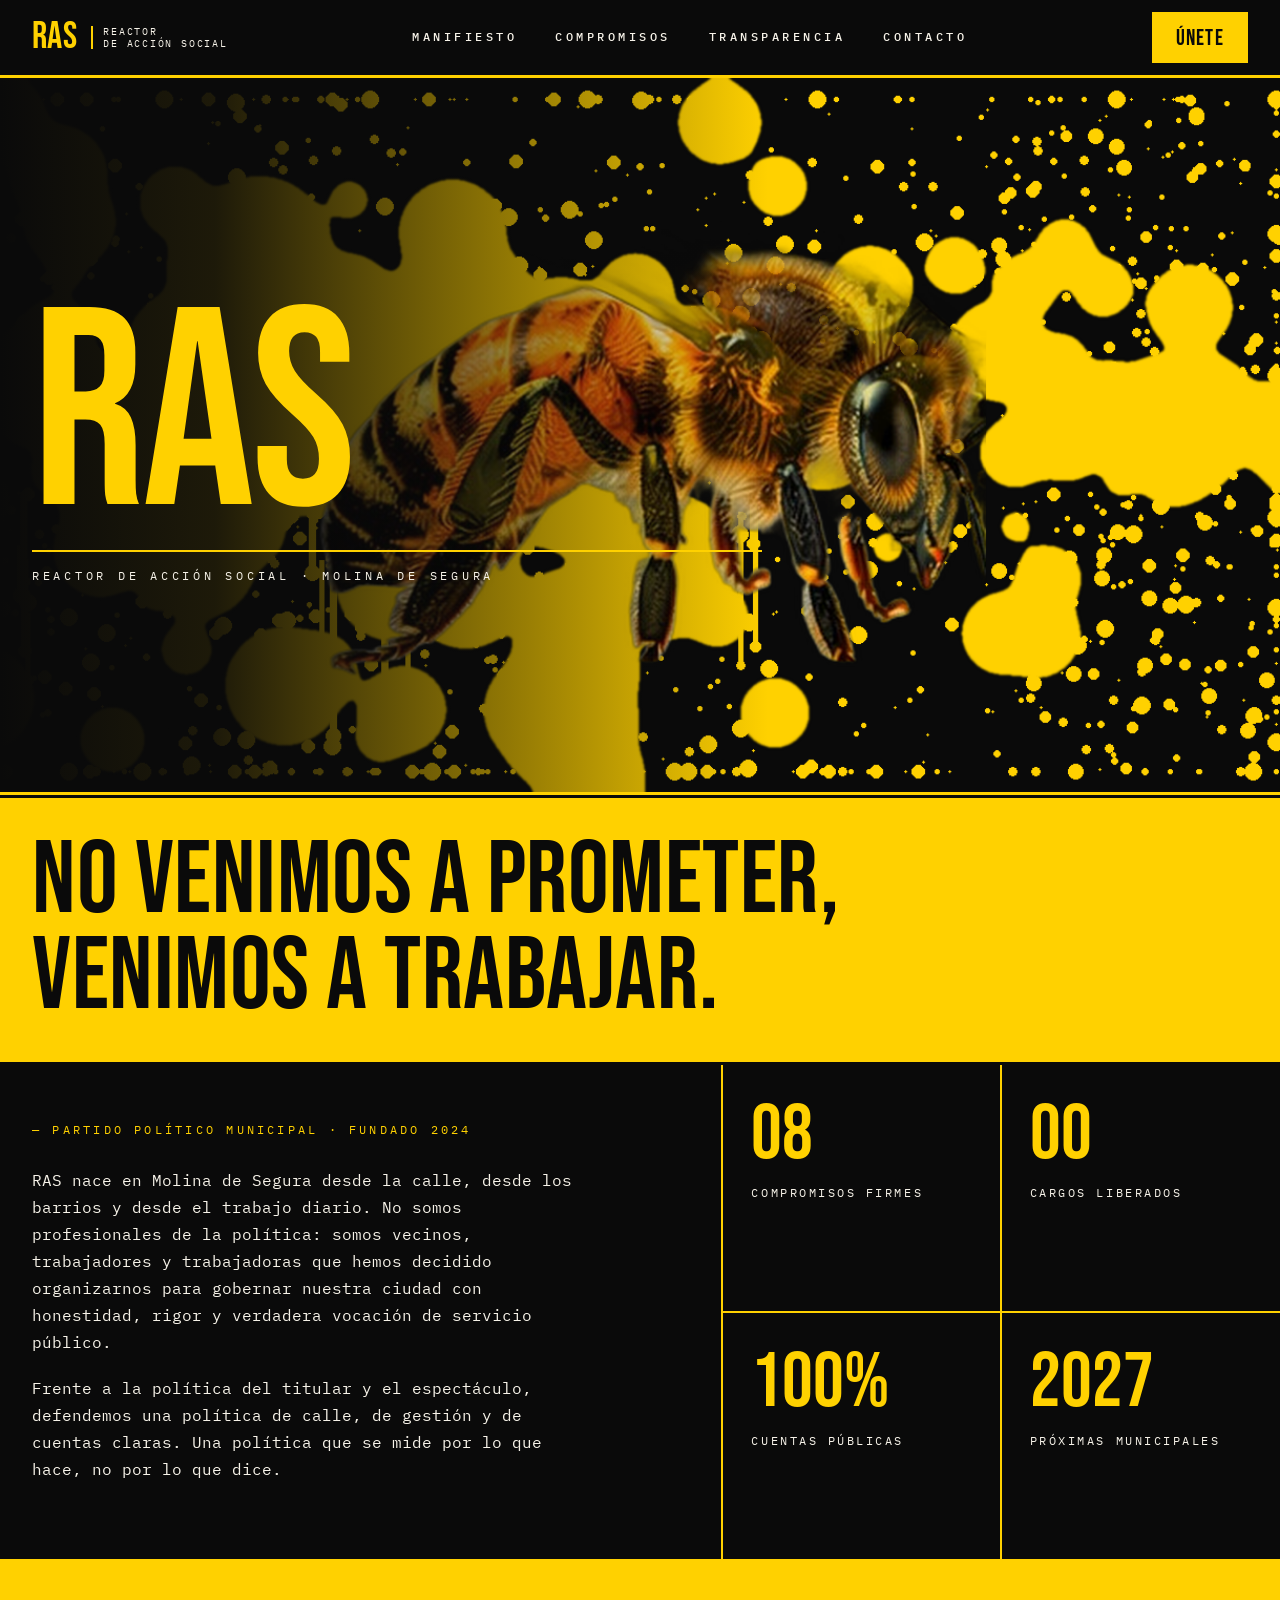
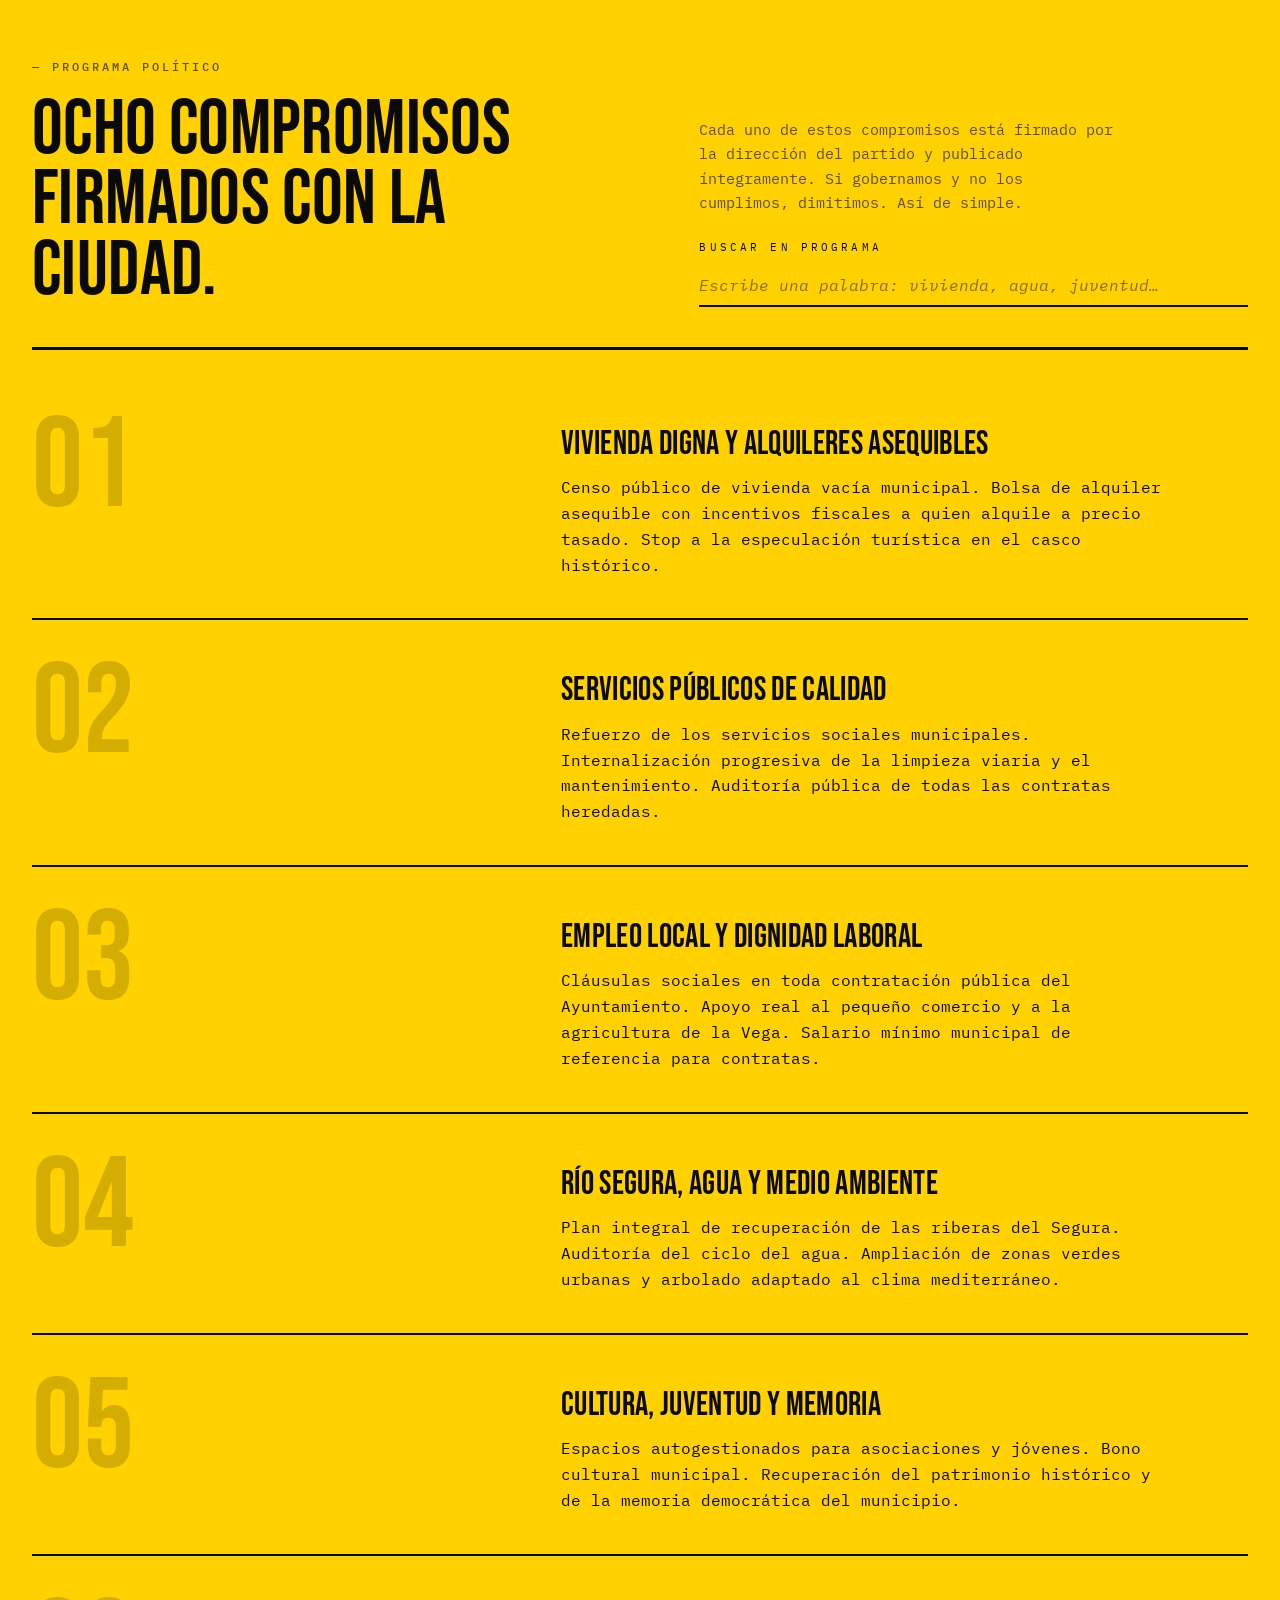
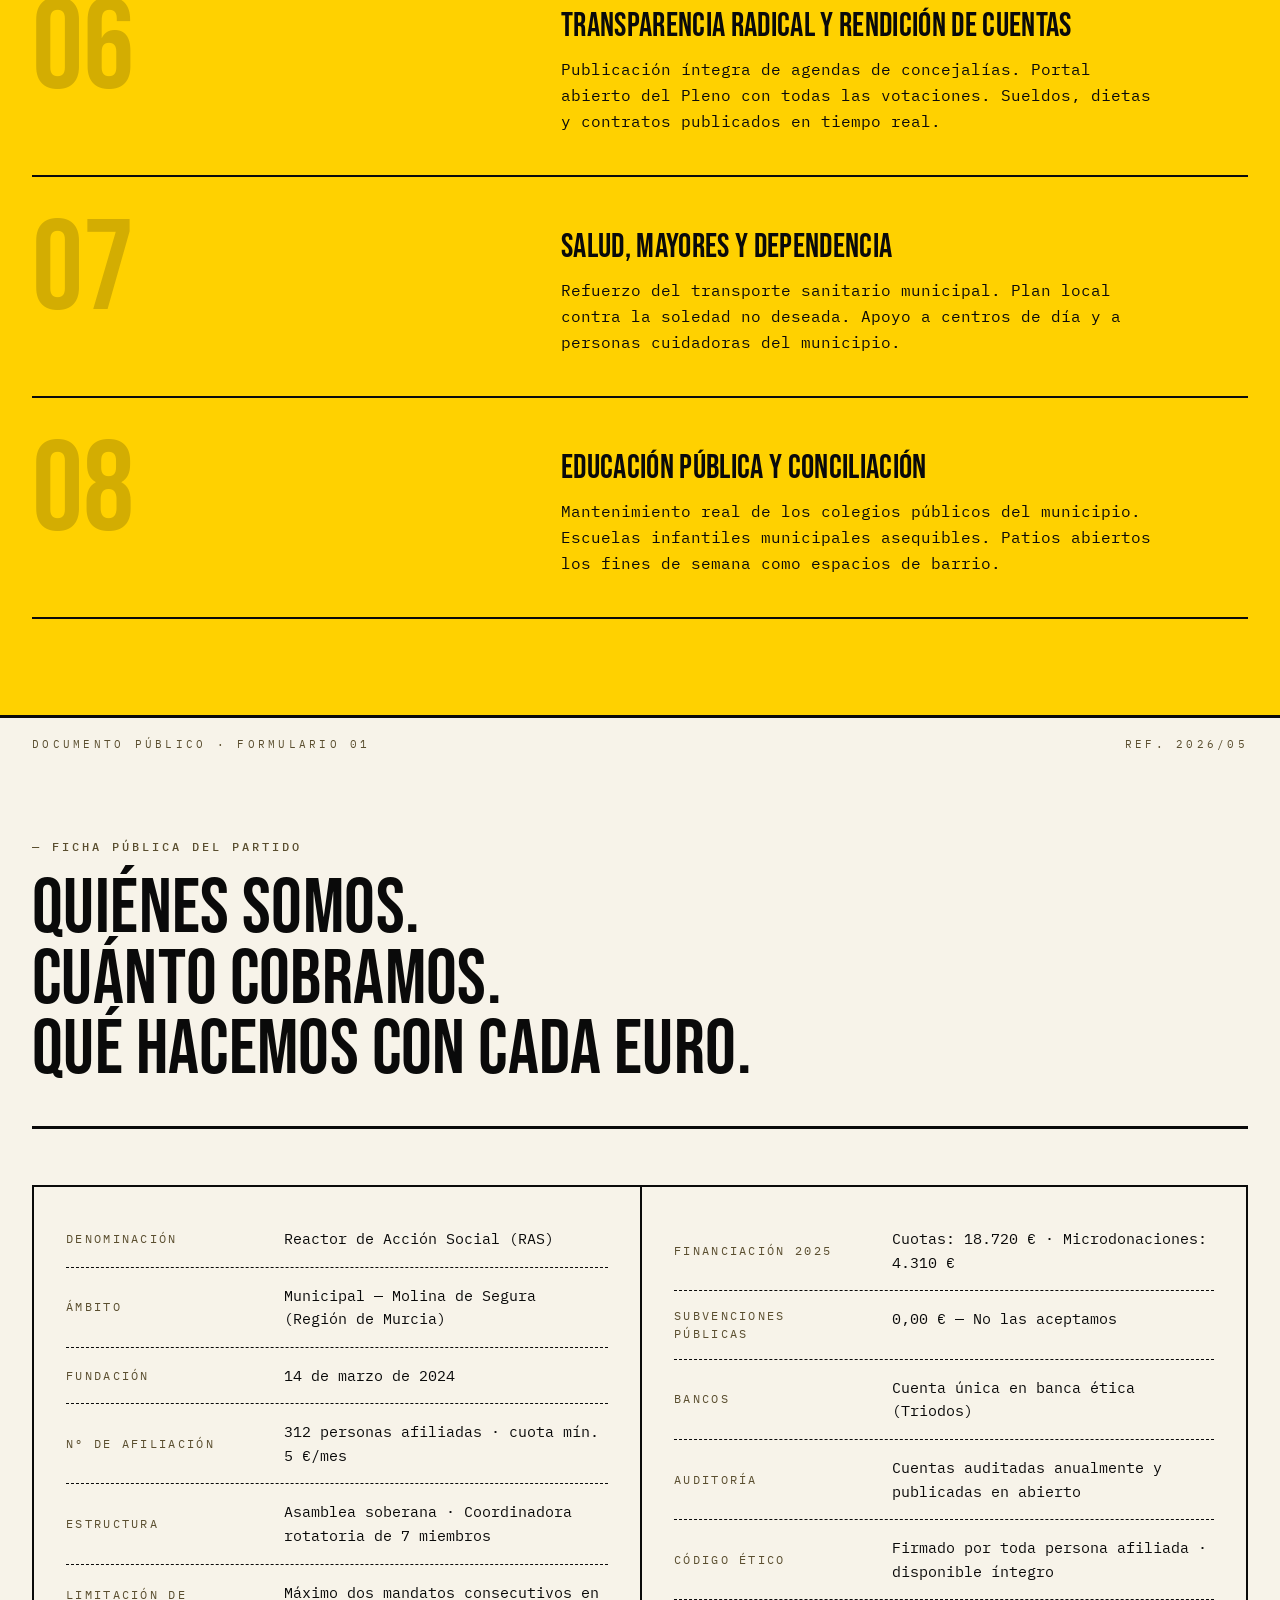
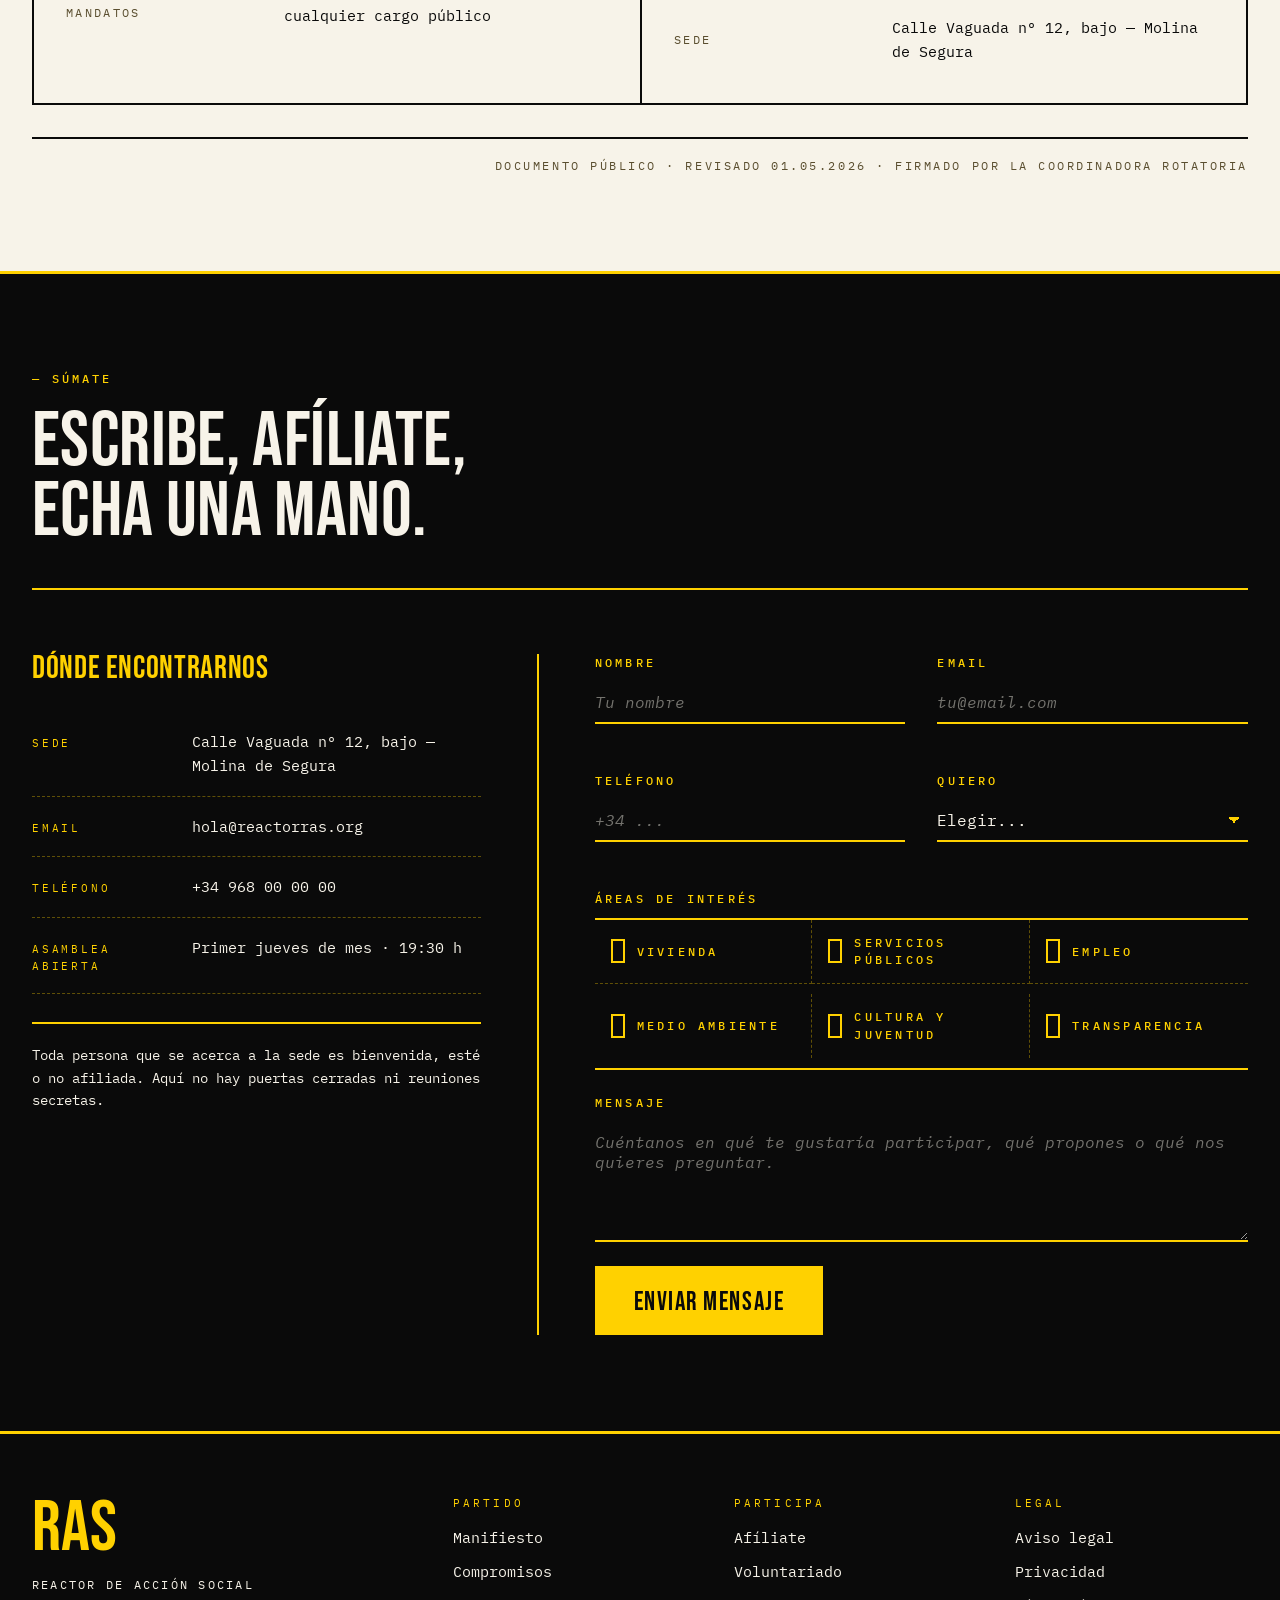
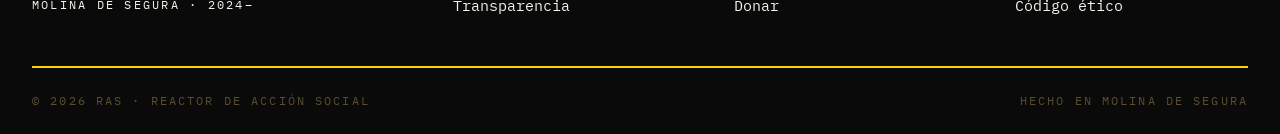
==== index.html @ 0bd6f257 "Actualizar domicilio al oficial (Calle Vaguada 12) y quitar horario inventado" ====
<!DOCTYPE html>
<html lang="es">
<head>
  <meta charset="UTF-8" />
  <meta name="viewport" content="width=device-width, initial-scale=1.0" />

  <title>RAS · Reactor de Acción Social — Molina de Segura</title>
  <meta name="description" content="RAS, Reactor de Acción Social. Partido político de Molina de Segura. No venimos a prometer, venimos a trabajar." />
  <meta property="og:title" content="RAS · Reactor de Acción Social" />
  <meta property="og:type" content="website" />
  <meta property="og:description" content="Partido político de Molina de Segura. No venimos a prometer, venimos a trabajar." />

  <link rel="preconnect" href="https://fonts.googleapis.com">
  <link rel="preconnect" href="https://fonts.gstatic.com" crossorigin>
  <link href="https://fonts.googleapis.com/css2?family=Bebas+Neue&family=IBM+Plex+Mono:wght@300;400;500;600;700&display=swap" rel="stylesheet">

  <link rel="stylesheet" href="styles.css" />
</head>
<body>

  <!-- ============================================================
       HEADER / NAVBAR
       ============================================================ -->
  <header class="navbar" id="navbar">
    <div class="navbar-inner">
      <a href="#" class="logo" aria-label="RAS — Reactor de Acción Social">
        <span class="logo-mark">RAS</span>
        <span class="logo-sub">Reactor<br/>de Acción Social</span>
      </a>

      <nav class="nav-links" aria-label="Navegación principal">
        <a href="#manifiesto">Manifiesto</a>
        <a href="#compromisos">Compromisos</a>
        <a href="#transparencia">Transparencia</a>
        <a href="#contacto">Contacto</a>
      </nav>

      <a href="#contacto" class="nav-cta">Únete</a>

      <button class="hamburger" id="hamburger" aria-label="Abrir menú" aria-expanded="false">
        <span></span><span></span><span></span>
      </button>
    </div>
  </header>

  <!-- mobile drawer -->
  <aside class="mobile-menu" id="mobileMenu" aria-hidden="true">
    <a href="#manifiesto">Manifiesto</a>
    <a href="#compromisos">Compromisos</a>
    <a href="#transparencia">Transparencia</a>
    <a href="#contacto">Contacto</a>
    <a href="#contacto" class="nav-cta nav-cta--mobile">Únete</a>
  </aside>

  <!-- ============================================================
       HERO
       ============================================================ -->
  <section class="hero" id="manifiesto">
    <div class="hero-mark">
      <div class="hero-mark-inner">
        <span class="hero-mark-text">RAS</span>
        <span class="hero-mark-sub">Reactor de Acción Social · Molina de Segura</span>
      </div>
    </div>

    <div class="hero-slogan">
      <p class="hero-slogan-text">No venimos a prometer,<br/>venimos a trabajar.</p>
    </div>

    <div class="hero-grid">
      <div class="hero-col hero-col--left">
        <p class="hero-eyebrow">— Partido político municipal · fundado 2024</p>
        <p class="hero-lead">
          RAS nace en Molina de Segura desde la calle, desde los barrios y desde el trabajo
          diario. No somos profesionales de la política: somos vecinos, trabajadores y trabajadoras
          que hemos decidido organizarnos para gobernar nuestra ciudad con honestidad,
          rigor y verdadera vocación de servicio público.
        </p>
        <p class="hero-lead">
          Frente a la política del titular y el espectáculo, defendemos una política de
          calle, de gestión y de cuentas claras. Una política que se mide por lo que hace,
          no por lo que dice.
        </p>
      </div>

      <div class="hero-col hero-col--right">
        <div class="hero-stat">
          <span class="hero-stat-num">08</span>
          <span class="hero-stat-lbl">Compromisos firmes</span>
        </div>
        <div class="hero-stat">
          <span class="hero-stat-num">00</span>
          <span class="hero-stat-lbl">Cargos liberados</span>
        </div>
        <div class="hero-stat">
          <span class="hero-stat-num">100%</span>
          <span class="hero-stat-lbl">Cuentas públicas</span>
        </div>
        <div class="hero-stat">
          <span class="hero-stat-num">2027</span>
          <span class="hero-stat-lbl">Próximas municipales</span>
        </div>
      </div>
    </div>
  </section>

  <!-- ============================================================
       COMPROMISOS
       ============================================================ -->
  <section class="compromisos" id="compromisos">
    <div class="compromisos-head">
      <div class="compromisos-head-left">
        <p class="section-eyebrow">— Programa político</p>
        <h2 class="section-title">Ocho compromisos<br/>firmados con la ciudad.</h2>
      </div>
      <div class="compromisos-head-right">
        <p class="section-note">
          Cada uno de estos compromisos está firmado por la dirección del partido y publicado
          íntegramente. Si gobernamos y no los cumplimos, dimitimos. Así de simple.
        </p>
        <div class="program-search">
          <label for="program-search-input" class="program-search-label">Buscar en programa</label>
          <input
            type="search"
            id="program-search-input"
            class="program-search-input"
            data-program-search
            placeholder="Escribe una palabra: vivienda, agua, juventud…"
            aria-label="Buscar en el programa político"
          />
        </div>
      </div>
    </div>

    <ol class="compromisos-list" data-program-list>
      <li class="compromiso" data-program-item>
        <span class="compromiso-num">01</span>
        <div class="compromiso-body">
          <h3 class="compromiso-title">Vivienda digna y alquileres asequibles</h3>
          <p class="compromiso-text">
            Censo público de vivienda vacía municipal. Bolsa de alquiler asequible
            con incentivos fiscales a quien alquile a precio tasado. Stop a la
            especulación turística en el casco histórico.
          </p>
        </div>
      </li>

      <li class="compromiso" data-program-item>
        <span class="compromiso-num">02</span>
        <div class="compromiso-body">
          <h3 class="compromiso-title">Servicios públicos de calidad</h3>
          <p class="compromiso-text">
            Refuerzo de los servicios sociales municipales. Internalización progresiva
            de la limpieza viaria y el mantenimiento. Auditoría pública de todas las
            contratas heredadas.
          </p>
        </div>
      </li>

      <li class="compromiso" data-program-item>
        <span class="compromiso-num">03</span>
        <div class="compromiso-body">
          <h3 class="compromiso-title">Empleo local y dignidad laboral</h3>
          <p class="compromiso-text">
            Cláusulas sociales en toda contratación pública del Ayuntamiento.
            Apoyo real al pequeño comercio y a la agricultura de la Vega. Salario
            mínimo municipal de referencia para contratas.
          </p>
        </div>
      </li>

      <li class="compromiso" data-program-item>
        <span class="compromiso-num">04</span>
        <div class="compromiso-body">
          <h3 class="compromiso-title">Río Segura, agua y medio ambiente</h3>
          <p class="compromiso-text">
            Plan integral de recuperación de las riberas del Segura. Auditoría del
            ciclo del agua. Ampliación de zonas verdes urbanas y arbolado adaptado
            al clima mediterráneo.
          </p>
        </div>
      </li>

      <li class="compromiso" data-program-item>
        <span class="compromiso-num">05</span>
        <div class="compromiso-body">
          <h3 class="compromiso-title">Cultura, juventud y memoria</h3>
          <p class="compromiso-text">
            Espacios autogestionados para asociaciones y jóvenes. Bono cultural
            municipal. Recuperación del patrimonio histórico y de la memoria democrática
            del municipio.
          </p>
        </div>
      </li>

      <li class="compromiso" data-program-item>
        <span class="compromiso-num">06</span>
        <div class="compromiso-body">
          <h3 class="compromiso-title">Transparencia radical y rendición de cuentas</h3>
          <p class="compromiso-text">
            Publicación íntegra de agendas de concejalías. Portal abierto del Pleno con
            todas las votaciones. Sueldos, dietas y contratos publicados en tiempo
            real.
          </p>
        </div>
      </li>

      <li class="compromiso" data-program-item>
        <span class="compromiso-num">07</span>
        <div class="compromiso-body">
          <h3 class="compromiso-title">Salud, mayores y dependencia</h3>
          <p class="compromiso-text">
            Refuerzo del transporte sanitario municipal. Plan local contra la soledad
            no deseada. Apoyo a centros de día y a personas cuidadoras del municipio.
          </p>
        </div>
      </li>

      <li class="compromiso" data-program-item>
        <span class="compromiso-num">08</span>
        <div class="compromiso-body">
          <h3 class="compromiso-title">Educación pública y conciliación</h3>
          <p class="compromiso-text">
            Mantenimiento real de los colegios públicos del municipio. Escuelas
            infantiles municipales asequibles. Patios abiertos los fines de semana
            como espacios de barrio.
          </p>
        </div>
      </li>
    </ol>

    <p class="compromisos-empty" data-program-empty hidden>
      No hay compromisos que coincidan con esa búsqueda.
    </p>
  </section>

  <!-- ============================================================
       TRANSPARENCIA
       ============================================================ -->
  <section class="transparencia" id="transparencia">
    <div class="transparencia-head">
      <p class="section-eyebrow">— Ficha pública del partido</p>
      <h2 class="section-title">Quiénes somos.<br/>Cuánto cobramos.<br/>Qué hacemos con cada euro.</h2>
    </div>

    <div class="transparencia-doc">
      <div class="transparencia-col">
        <dl class="ficha">
          <div class="ficha-row">
            <dt>Denominación</dt>
            <dd>Reactor de Acción Social (RAS)</dd>
          </div>
          <div class="ficha-row">
            <dt>Ámbito</dt>
            <dd>Municipal — Molina de Segura (Región de Murcia)</dd>
          </div>
          <div class="ficha-row">
            <dt>Fundación</dt>
            <dd>14 de marzo de 2024</dd>
          </div>
          <div class="ficha-row">
            <dt>Nº de afiliación</dt>
            <dd>312 personas afiliadas · cuota mín. 5 €/mes</dd>
          </div>
          <div class="ficha-row">
            <dt>Estructura</dt>
            <dd>Asamblea soberana · Coordinadora rotatoria de 7 miembros</dd>
          </div>
          <div class="ficha-row">
            <dt>Limitación de mandatos</dt>
            <dd>Máximo dos mandatos consecutivos en cualquier cargo público</dd>
          </div>
        </dl>
      </div>

      <div class="transparencia-col">
        <dl class="ficha">
          <div class="ficha-row">
            <dt>Financiación 2025</dt>
            <dd>Cuotas: 18.720 € · Microdonaciones: 4.310 €</dd>
          </div>
          <div class="ficha-row">
            <dt>Subvenciones públicas</dt>
            <dd>0,00 € — No las aceptamos</dd>
          </div>
          <div class="ficha-row">
            <dt>Bancos</dt>
            <dd>Cuenta única en banca ética (Triodos)</dd>
          </div>
          <div class="ficha-row">
            <dt>Auditoría</dt>
            <dd>Cuentas auditadas anualmente y publicadas en abierto</dd>
          </div>
          <div class="ficha-row">
            <dt>Código ético</dt>
            <dd>Firmado por toda persona afiliada · disponible íntegro</dd>
          </div>
          <div class="ficha-row">
            <dt>Sede</dt>
            <dd>Calle Vaguada nº 12, bajo — Molina de Segura</dd>
          </div>
        </dl>
      </div>
    </div>

    <p class="transparencia-stamp">
      Documento público · revisado 01.05.2026 · firmado por la coordinadora rotatoria
    </p>
  </section>

  <!-- ============================================================
       CONTACTO
       ============================================================ -->
  <section class="contacto" id="contacto">
    <div class="contacto-head">
      <p class="section-eyebrow">— Súmate</p>
      <h2 class="section-title">Escribe, afíliate,<br/>echa una mano.</h2>
    </div>

    <div class="contacto-grid">
      <aside class="contacto-info">
        <h3 class="contacto-info-title">Dónde encontrarnos</h3>
        <ul class="contacto-list">
          <li>
            <span class="contacto-label">Sede</span>
            <span class="contacto-value">Calle Vaguada nº 12, bajo — Molina de Segura</span>
          </li>
          <li>
            <span class="contacto-label">Email</span>
            <span class="contacto-value">hola@reactorras.org</span>
          </li>
          <li>
            <span class="contacto-label">Teléfono</span>
            <span class="contacto-value">+34 968 00 00 00</span>
          </li>
          <li>
            <span class="contacto-label">Asamblea abierta</span>
            <span class="contacto-value">Primer jueves de mes · 19:30 h</span>
          </li>
        </ul>
        <p class="contacto-note">
          Toda persona que se acerca a la sede es bienvenida, esté o no afiliada.
          Aquí no hay puertas cerradas ni reuniones secretas.
        </p>
      </aside>

      <form class="form" id="contactForm" novalidate>
        <div class="form-row">
          <div class="form-group">
            <label for="f-name">Nombre</label>
            <input type="text" id="f-name" name="name" required placeholder="Tu nombre" />
          </div>
          <div class="form-group">
            <label for="f-email">Email</label>
            <input type="email" id="f-email" name="email" required placeholder="tu@email.com" />
          </div>
        </div>

        <div class="form-row">
          <div class="form-group">
            <label for="f-phone">Teléfono</label>
            <input type="tel" id="f-phone" name="phone" placeholder="+34 ..." />
          </div>
          <div class="form-group">
            <label for="f-type">Quiero</label>
            <select id="f-type" name="type">
              <option value="">Elegir...</option>
              <option>Afiliarme al partido</option>
              <option>Colaborar como voluntario/a</option>
              <option>Proponer una idea</option>
              <option>Donación puntual</option>
              <option>Prensa / medios</option>
              <option>Otro</option>
            </select>
          </div>
        </div>

        <div class="form-group">
          <label>Áreas de interés</label>
          <div class="checkbox-grid">
            <label class="checkbox-item"><input type="checkbox" name="areas" value="Vivienda"> Vivienda</label>
            <label class="checkbox-item"><input type="checkbox" name="areas" value="Servicios públicos"> Servicios públicos</label>
            <label class="checkbox-item"><input type="checkbox" name="areas" value="Empleo"> Empleo</label>
            <label class="checkbox-item"><input type="checkbox" name="areas" value="Medio ambiente"> Medio ambiente</label>
            <label class="checkbox-item"><input type="checkbox" name="areas" value="Cultura y juventud"> Cultura y juventud</label>
            <label class="checkbox-item"><input type="checkbox" name="areas" value="Transparencia"> Transparencia</label>
          </div>
        </div>

        <div class="form-group">
          <label for="f-msg">Mensaje</label>
          <textarea id="f-msg" name="message" placeholder="Cuéntanos en qué te gustaría participar, qué propones o qué nos quieres preguntar."></textarea>
        </div>

        <button type="submit" class="form-submit">Enviar mensaje</button>

        <div class="form-success" id="formSuccess">
          ✓ Mensaje recibido. Te contestaremos personalmente en menos de 48 h.
        </div>
      </form>
    </div>
  </section>

  <!-- ============================================================
       FOOTER
       ============================================================ -->
  <footer class="footer">
    <div class="footer-inner">
      <div class="footer-brand">
        <span class="footer-mark">RAS</span>
        <p class="footer-tagline">Reactor de Acción Social<br/>Molina de Segura · 2024–</p>
      </div>

      <div class="footer-col">
        <h4>Partido</h4>
        <ul>
          <li><a href="#manifiesto">Manifiesto</a></li>
          <li><a href="#compromisos">Compromisos</a></li>
          <li><a href="#transparencia">Transparencia</a></li>
        </ul>
      </div>

      <div class="footer-col">
        <h4>Participa</h4>
        <ul>
          <li><a href="#contacto">Afíliate</a></li>
          <li><a href="#contacto">Voluntariado</a></li>
          <li><a href="#contacto">Donar</a></li>
        </ul>
      </div>

      <div class="footer-col">
        <h4>Legal</h4>
        <ul>
          <li><a href="aviso-legal.html">Aviso legal</a></li>
          <li><a href="privacidad.html">Privacidad</a></li>
          <li><a href="codigo-etico.html">Código ético</a></li>
        </ul>
      </div>
    </div>

    <div class="footer-bottom">
      <span>© 2026 RAS · Reactor de Acción Social</span>
      <span>Hecho en Molina de Segura</span>
    </div>
  </footer>

  <!-- mobile bottom nav -->
  <nav class="bottom-nav" aria-label="Navegación móvil">
    <a href="#manifiesto">Inicio</a>
    <a href="#compromisos">Programa</a>
    <a href="#transparencia">Cuentas</a>
    <a href="#contacto">Únete</a>
  </nav>

  <script src="script.js"></script>
</body>
</html>
---- styles.css ----
/* ============================================================
   RAS — Reactor de Acción Social
   Estética: cartel político europeo años 70/80
            + diseño editorial de revista independiente
   ============================================================ */

/* ------------------------------------------------------------
   1. RESET
   ------------------------------------------------------------ */
*, *::before, *::after { box-sizing: border-box; margin: 0; padding: 0; }
html { -webkit-font-smoothing: antialiased; -moz-osx-font-smoothing: grayscale; scroll-behavior: smooth; }
img, svg { display: block; max-width: 100%; }
button, input, select, textarea { font-family: inherit; font-size: inherit; color: inherit; background: none; border: none; }
a { color: inherit; text-decoration: none; }
ul, ol { list-style: none; }

/* ------------------------------------------------------------
   2. TOKENS
   ------------------------------------------------------------ */
:root {
  --negro: #0A0A0A;
  --amarillo: #FFD100;
  --papel: #F7F3E9;
  --rojo: #C41E3A;
  --muted: #5A4E2F;

  --rule: 2px;
  --rule-thick: 3px;

  --bn: "Bebas Neue", "Impact", "Arial Narrow", sans-serif;
  --mono: "IBM Plex Mono", ui-monospace, "Courier New", monospace;

  --nav-h: 78px;
  --gutter: 32px;
}

/* ------------------------------------------------------------
   3. BASE
   ------------------------------------------------------------ */
body {
  font-family: var(--mono);
  background: var(--papel);
  color: var(--negro);
  line-height: 1.55;
  font-size: 15px;
  font-weight: 400;
  overflow-x: hidden;
}

::selection { background: var(--amarillo); color: var(--negro); }

h1, h2, h3, h4 {
  font-family: var(--bn);
  font-weight: 400;
  line-height: 0.95;
  letter-spacing: 0.005em;
  text-transform: uppercase;
}

p { font-family: var(--mono); }

/* shared inline helpers */
.section-eyebrow {
  font-family: var(--mono);
  font-size: 0.75rem;
  font-weight: 500;
  letter-spacing: 0.25em;
  text-transform: uppercase;
  color: var(--muted);
  margin-bottom: 18px;
}

.section-title {
  font-family: var(--bn);
  font-size: clamp(2.6rem, 6vw, 5.2rem);
  line-height: 0.92;
  color: var(--negro);
}

.section-note {
  font-family: var(--mono);
  font-size: 0.92rem;
  color: var(--muted);
  line-height: 1.65;
  max-width: 46ch;
}

/* ------------------------------------------------------------
   4. NAVBAR
   ------------------------------------------------------------ */
.navbar {
  position: sticky;
  top: 0;
  z-index: 100;
  height: var(--nav-h);
  background: var(--negro);
  border-bottom: var(--rule-thick) solid var(--amarillo);
}
.navbar-inner {
  height: 100%;
  max-width: 1400px;
  margin: 0 auto;
  padding: 0 var(--gutter);
  display: grid;
  grid-template-columns: auto 1fr auto;
  align-items: center;
  gap: 40px;
}

.logo {
  display: flex;
  align-items: center;
  gap: 14px;
  color: var(--amarillo);
}
.logo-mark {
  font-family: var(--bn);
  font-size: 2.4rem;
  line-height: 0.9;
  color: var(--amarillo);
  letter-spacing: 0.01em;
}
.logo-sub {
  font-family: var(--mono);
  font-size: 0.62rem;
  font-weight: 400;
  letter-spacing: 0.18em;
  text-transform: uppercase;
  color: var(--papel);
  line-height: 1.2;
  border-left: var(--rule) solid var(--amarillo);
  padding-left: 10px;
}

.nav-links {
  display: flex;
  justify-content: center;
  gap: 38px;
}
.nav-links a {
  font-family: var(--mono);
  font-size: 0.78rem;
  font-weight: 500;
  letter-spacing: 0.28em;
  text-transform: uppercase;
  color: var(--papel);
  padding: 8px 0;
  border-bottom: var(--rule) solid transparent;
  transition: border-color 0.15s linear, color 0.15s linear;
}
.nav-links a:hover { color: var(--amarillo); border-bottom-color: var(--amarillo); }

.nav-cta {
  font-family: var(--bn);
  font-size: 1.35rem;
  letter-spacing: 0.06em;
  background: var(--amarillo);
  color: var(--negro);
  padding: 8px 22px 6px;
  border: var(--rule) solid var(--amarillo);
  transition: background 0.15s linear, color 0.15s linear;
}
.nav-cta:hover { background: var(--negro); color: var(--amarillo); }

.hamburger { display: none; flex-direction: column; gap: 5px; padding: 6px; cursor: pointer; }
.hamburger span { width: 26px; height: 2px; background: var(--amarillo); transition: transform 0.2s linear, opacity 0.2s linear; }
.hamburger.active span:nth-child(1) { transform: translateY(7px) rotate(45deg); }
.hamburger.active span:nth-child(2) { opacity: 0; }
.hamburger.active span:nth-child(3) { transform: translateY(-7px) rotate(-45deg); }

.mobile-menu {
  position: fixed;
  top: 0;
  right: -100%;
  width: 82%;
  max-width: 360px;
  height: 100vh;
  background: var(--negro);
  border-left: var(--rule-thick) solid var(--amarillo);
  padding: calc(var(--nav-h) + 24px) 28px 32px;
  display: flex;
  flex-direction: column;
  gap: 4px;
  transition: right 0.25s ease;
  z-index: 105;
}
.mobile-menu.open { right: 0; }
.mobile-menu a {
  font-family: var(--bn);
  font-size: 2rem;
  color: var(--papel);
  padding: 14px 0;
  border-bottom: var(--rule) solid rgba(255,209,0,0.2);
  letter-spacing: 0.04em;
}
.mobile-menu a:hover { color: var(--amarillo); }
.nav-cta--mobile { display: inline-block; align-self: flex-start; margin-top: 18px; border-bottom: none; }

/* ------------------------------------------------------------
   5. HERO
   ------------------------------------------------------------ */
.hero {
  background: var(--negro);
  color: var(--papel);
  padding: 0;
  position: relative;
}

.hero-mark {
  position: relative;
  padding: 80px var(--gutter) 60px;
  max-width: none;
  margin: 0;
  background: var(--negro);
  border-bottom: var(--rule-thick) solid var(--amarillo);
  overflow: hidden;
  min-height: clamp(440px, 56vw, 720px);
  display: flex;
  align-items: center;
}
.hero-mark::before {
  content: "";
  position: absolute;
  inset: 0;
  background-image: url("assets/hero-composite.png");
  background-repeat: no-repeat;
  background-position: center right;
  background-size: cover;
  pointer-events: none;
  z-index: 1;
}
.hero-mark::after {
  content: "";
  position: absolute;
  top: 0;
  bottom: 0;
  left: 0;
  width: 60%;
  background: linear-gradient(to right, var(--negro) 0%, rgba(10,10,10,0.92) 28%, rgba(10,10,10,0.4) 70%, rgba(10,10,10,0) 100%);
  pointer-events: none;
  z-index: 2;
}
.hero-mark-inner {
  position: relative;
  z-index: 3;
  max-width: 1600px;
  margin: 0 auto;
  width: 100%;
}
.hero-mark-text {
  display: block;
  font-family: var(--bn);
  color: var(--amarillo);
  font-size: clamp(7rem, 22vw, 18rem);
  line-height: 0.82;
  letter-spacing: -0.01em;
  text-align: left;
  max-width: 62%;
}
.hero-mark-sub {
  display: block;
  font-family: var(--mono);
  font-size: 0.78rem;
  letter-spacing: 0.3em;
  text-transform: uppercase;
  color: var(--papel);
  margin-top: 14px;
  padding-top: 14px;
  border-top: var(--rule) solid var(--amarillo);
  max-width: 60%;
}

.hero-slogan {
  margin-top: 0;
  background: var(--amarillo);
  color: var(--negro);
  border-top: var(--rule-thick) solid var(--negro);
  border-bottom: var(--rule-thick) solid var(--negro);
  padding: 36px var(--gutter);
}
.hero-slogan-text {
  font-family: var(--bn);
  font-size: clamp(2.6rem, 8vw, 6.4rem);
  line-height: 0.94;
  letter-spacing: 0.005em;
  text-transform: uppercase;
  max-width: 1600px;
  margin: 0 auto;
}

.hero-grid {
  background: var(--negro);
  color: var(--papel);
  display: grid;
  grid-template-columns: 1.3fr 1fr;
  max-width: 1600px;
  margin: 0 auto;
  border-bottom: var(--rule-thick) solid var(--amarillo);
}
.hero-col { padding: 56px var(--gutter); }
.hero-col--left {
  border-right: var(--rule) solid var(--amarillo);
}
.hero-eyebrow {
  font-family: var(--mono);
  font-size: 0.72rem;
  letter-spacing: 0.28em;
  text-transform: uppercase;
  color: var(--amarillo);
  margin-bottom: 28px;
}
.hero-lead {
  font-family: var(--mono);
  font-size: 1.02rem;
  line-height: 1.65;
  color: var(--papel);
  margin-bottom: 20px;
  max-width: 56ch;
}

.hero-col--right {
  display: grid;
  grid-template-columns: 1fr 1fr;
  padding: 0;
}
.hero-stat {
  padding: 36px 28px;
  border-bottom: var(--rule) solid var(--amarillo);
}
.hero-stat:nth-child(odd) { border-right: var(--rule) solid var(--amarillo); }
.hero-stat:nth-last-child(-n+2) { border-bottom: none; }
.hero-stat-num {
  display: block;
  font-family: var(--bn);
  font-size: clamp(3.4rem, 6vw, 5.4rem);
  color: var(--amarillo);
  line-height: 0.9;
}
.hero-stat-lbl {
  display: block;
  font-family: var(--mono);
  font-size: 0.72rem;
  letter-spacing: 0.22em;
  text-transform: uppercase;
  color: var(--papel);
  margin-top: 14px;
}

/* ------------------------------------------------------------
   6. COMPROMISOS
   ------------------------------------------------------------ */
.compromisos {
  background: var(--amarillo);
  color: var(--negro);
  padding: 96px var(--gutter);
}
.compromisos-head {
  max-width: 1600px;
  margin: 0 auto 56px;
  display: grid;
  grid-template-columns: 1.1fr 1fr;
  gap: 64px;
  padding-bottom: 40px;
  border-bottom: var(--rule-thick) solid var(--negro);
}
.compromisos-head-right {
  display: flex;
  flex-direction: column;
  justify-content: flex-end;
  gap: 24px;
}

.program-search {
  display: flex;
  flex-direction: column;
  gap: 8px;
}
.program-search-label {
  font-family: var(--mono);
  font-size: 0.7rem;
  letter-spacing: 0.28em;
  text-transform: uppercase;
  color: var(--negro);
}
.program-search-input {
  font-family: var(--mono);
  font-size: 1rem;
  background: transparent;
  color: var(--negro);
  padding: 10px 0;
  border-bottom: var(--rule) solid var(--negro);
  outline: none;
  width: 100%;
}
.program-search-input::placeholder { color: rgba(10,10,10,0.5); font-style: italic; }
.program-search-input:focus { border-bottom-width: var(--rule-thick); }

.compromisos-list {
  max-width: 1600px;
  margin: 0 auto;
}
.compromiso {
  display: grid;
  grid-template-columns: minmax(160px, 0.7fr) 1fr;
  gap: 48px;
  padding: 40px 0;
  border-top: var(--rule) solid var(--negro);
}
.compromiso:first-child { border-top: none; padding-top: 8px; }
.compromiso:last-child { border-bottom: var(--rule) solid var(--negro); }
.compromiso-num {
  font-family: var(--bn);
  font-size: clamp(5rem, 10vw, 9rem);
  line-height: 0.85;
  color: rgba(10,10,10,0.18);
  letter-spacing: 0;
}
.compromiso-body { padding-top: 14px; }
.compromiso-title {
  font-family: var(--bn);
  font-size: clamp(1.7rem, 2.6vw, 2.4rem);
  line-height: 1;
  margin-bottom: 14px;
  letter-spacing: 0.01em;
}
.compromiso-text {
  font-family: var(--mono);
  font-size: 0.98rem;
  line-height: 1.65;
  color: var(--negro);
  max-width: 60ch;
}
.compromiso[hidden] { display: none; }

.compromisos-empty {
  max-width: 1600px;
  margin: 32px auto 0;
  font-family: var(--mono);
  font-size: 0.95rem;
  color: var(--negro);
  border: var(--rule) dashed var(--negro);
  padding: 24px;
  text-align: center;
}

/* ------------------------------------------------------------
   7. TRANSPARENCIA
   ------------------------------------------------------------ */
.transparencia {
  background: var(--papel);
  color: var(--negro);
  padding: 96px var(--gutter);
  border-top: var(--rule-thick) solid var(--negro);
  position: relative;
}
.transparencia::before {
  content: "DOCUMENTO PÚBLICO · FORMULARIO 01";
  position: absolute;
  top: 18px;
  left: var(--gutter);
  font-family: var(--mono);
  font-size: 0.68rem;
  letter-spacing: 0.3em;
  color: var(--muted);
}
.transparencia::after {
  content: "REF. 2026/05";
  position: absolute;
  top: 18px;
  right: var(--gutter);
  font-family: var(--mono);
  font-size: 0.68rem;
  letter-spacing: 0.3em;
  color: var(--muted);
}

.transparencia-head {
  max-width: 1600px;
  margin: 24px auto 56px;
  padding-bottom: 40px;
  border-bottom: var(--rule-thick) solid var(--negro);
}

.transparencia-doc {
  max-width: 1600px;
  margin: 0 auto;
  display: grid;
  grid-template-columns: 1fr 1fr;
  border: var(--rule) solid var(--negro);
}
.transparencia-col {
  padding: 24px 32px;
}
.transparencia-col + .transparencia-col {
  border-left: var(--rule) solid var(--negro);
}

.ficha { display: flex; flex-direction: column; }
.ficha-row {
  display: grid;
  grid-template-columns: minmax(160px, 0.6fr) 1fr;
  gap: 24px;
  padding: 16px 0;
  border-bottom: 1px dashed var(--negro);
}
.ficha-row:last-child { border-bottom: none; }
.ficha-row dt {
  font-family: var(--mono);
  font-size: 0.72rem;
  letter-spacing: 0.2em;
  text-transform: uppercase;
  color: var(--muted);
  align-self: center;
}
.ficha-row dd {
  font-family: var(--mono);
  font-size: 0.95rem;
  color: var(--negro);
  line-height: 1.55;
}

.transparencia-stamp {
  max-width: 1600px;
  margin: 32px auto 0;
  font-family: var(--mono);
  font-size: 0.72rem;
  letter-spacing: 0.22em;
  text-transform: uppercase;
  color: var(--muted);
  text-align: right;
  padding-top: 18px;
  border-top: var(--rule) solid var(--negro);
}

/* ------------------------------------------------------------
   8. CONTACTO
   ------------------------------------------------------------ */
.contacto {
  background: var(--negro);
  color: var(--papel);
  padding: 96px var(--gutter);
  border-top: var(--rule-thick) solid var(--amarillo);
}
.contacto .section-eyebrow { color: var(--amarillo); }
.contacto .section-title { color: var(--papel); }

.contacto-head {
  max-width: 1600px;
  margin: 0 auto 64px;
  padding-bottom: 40px;
  border-bottom: var(--rule) solid var(--amarillo);
}

.contacto-grid {
  max-width: 1600px;
  margin: 0 auto;
  display: grid;
  grid-template-columns: 1fr 1.4fr;
  gap: 0;
}
.contacto-info {
  padding-right: 56px;
  border-right: var(--rule) solid var(--amarillo);
}
.contacto-info-title {
  font-family: var(--bn);
  font-size: 2rem;
  color: var(--amarillo);
  margin-bottom: 28px;
  letter-spacing: 0.02em;
}
.contacto-list { display: flex; flex-direction: column; }
.contacto-list li {
  padding: 18px 0;
  border-bottom: 1px dashed rgba(255,209,0,0.35);
  display: grid;
  grid-template-columns: minmax(140px, 0.5fr) 1fr;
  gap: 16px;
  align-items: baseline;
}
.contacto-label {
  font-family: var(--mono);
  font-size: 0.7rem;
  letter-spacing: 0.25em;
  text-transform: uppercase;
  color: var(--amarillo);
}
.contacto-value {
  font-family: var(--mono);
  font-size: 0.95rem;
  color: var(--papel);
}
.contacto-note {
  margin-top: 28px;
  font-family: var(--mono);
  font-size: 0.88rem;
  color: var(--papel);
  line-height: 1.6;
  padding-top: 20px;
  border-top: var(--rule) solid var(--amarillo);
}

/* form */
.form {
  padding-left: 56px;
}
.form-row {
  display: grid;
  grid-template-columns: 1fr 1fr;
  gap: 32px;
  margin-bottom: 24px;
}
.form-group { margin-bottom: 24px; display: flex; flex-direction: column; }
.form-group label {
  font-family: var(--mono);
  font-size: 0.72rem;
  font-weight: 500;
  letter-spacing: 0.28em;
  text-transform: uppercase;
  color: var(--amarillo);
  margin-bottom: 10px;
}
.form input,
.form select,
.form textarea {
  font-family: var(--mono);
  font-size: 1rem;
  color: var(--papel);
  background: transparent;
  border: none;
  border-bottom: var(--rule) solid var(--amarillo);
  padding: 10px 0;
  outline: none;
  border-radius: 0;
  width: 100%;
  transition: border-bottom-width 0.15s linear;
}
.form input::placeholder, .form textarea::placeholder { color: rgba(247,243,233,0.45); font-style: italic; }
.form input:focus,
.form select:focus,
.form textarea:focus {
  border-bottom-width: var(--rule-thick);
}
.form select {
  appearance: none;
  -webkit-appearance: none;
  background-image: linear-gradient(45deg, transparent 50%, var(--amarillo) 50%), linear-gradient(135deg, var(--amarillo) 50%, transparent 50%);
  background-position: calc(100% - 14px) center, calc(100% - 8px) center;
  background-size: 6px 6px, 6px 6px;
  background-repeat: no-repeat;
  cursor: pointer;
  padding-right: 28px;
}
.form select option { background: var(--negro); color: var(--papel); }
.form textarea { resize: vertical; min-height: 120px; }

.checkbox-grid {
  display: grid;
  grid-template-columns: 1fr 1fr 1fr;
  gap: 0;
  border-top: var(--rule) solid var(--amarillo);
  border-bottom: var(--rule) solid var(--amarillo);
}
.checkbox-item {
  display: flex;
  align-items: center;
  gap: 12px;
  padding: 14px 16px;
  font-family: var(--mono);
  font-size: 0.88rem;
  color: var(--papel);
  cursor: pointer;
  border-right: 1px dashed rgba(255,209,0,0.35);
  border-bottom: 1px dashed rgba(255,209,0,0.35);
  transition: background 0.15s linear, color 0.15s linear;
}
.checkbox-item:nth-child(3n) { border-right: none; }
.checkbox-item:nth-last-child(-n+3) { border-bottom: none; }
.checkbox-item input[type="checkbox"] {
  appearance: none;
  -webkit-appearance: none;
  width: 14px;
  height: 14px;
  border: var(--rule) solid var(--amarillo);
  background: transparent;
  cursor: pointer;
  position: relative;
  flex-shrink: 0;
}
.checkbox-item input[type="checkbox"]:checked { background: var(--amarillo); }
.checkbox-item.checked { background: rgba(255,209,0,0.08); color: var(--amarillo); }

.form-submit {
  font-family: var(--bn);
  font-size: 1.6rem;
  letter-spacing: 0.06em;
  background: var(--amarillo);
  color: var(--negro);
  padding: 18px 36px 14px;
  cursor: pointer;
  border: var(--rule-thick) solid var(--amarillo);
  transition: background 0.15s linear, color 0.15s linear;
}
.form-submit:hover { background: var(--negro); color: var(--amarillo); }

.form-success {
  display: none;
  margin-top: 20px;
  padding: 16px 20px;
  border: var(--rule) solid var(--amarillo);
  background: rgba(255,209,0,0.08);
  color: var(--amarillo);
  font-family: var(--mono);
  font-size: 0.9rem;
}
.form-success.show { display: block; }

/* ------------------------------------------------------------
   9. FOOTER
   ------------------------------------------------------------ */
.footer {
  background: var(--negro);
  color: var(--papel);
  padding: 64px var(--gutter) 24px;
  border-top: var(--rule-thick) solid var(--amarillo);
}
.footer-inner {
  max-width: 1600px;
  margin: 0 auto;
  display: grid;
  grid-template-columns: 1.6fr 1fr 1fr 1fr;
  gap: 48px;
  padding-bottom: 48px;
  border-bottom: var(--rule) solid var(--amarillo);
}
.footer-brand { display: flex; flex-direction: column; gap: 16px; }
.footer-mark {
  font-family: var(--bn);
  font-size: 4.5rem;
  color: var(--amarillo);
  line-height: 0.85;
}
.footer-tagline {
  font-family: var(--mono);
  font-size: 0.78rem;
  letter-spacing: 0.18em;
  text-transform: uppercase;
  color: var(--papel);
  line-height: 1.6;
}
.footer-col h4 {
  font-family: var(--mono);
  font-size: 0.7rem;
  letter-spacing: 0.28em;
  text-transform: uppercase;
  color: var(--amarillo);
  margin-bottom: 18px;
}
.footer-col ul { display: flex; flex-direction: column; gap: 10px; }
.footer-col a {
  font-family: var(--mono);
  font-size: 0.92rem;
  color: var(--papel);
  border-bottom: 1px solid transparent;
  transition: border-color 0.15s linear, color 0.15s linear;
}
.footer-col a:hover { border-bottom-color: var(--amarillo); color: var(--amarillo); }

.footer-bottom {
  max-width: 1600px;
  margin: 24px auto 0;
  display: flex;
  justify-content: space-between;
  gap: 16px;
  font-family: var(--mono);
  font-size: 0.74rem;
  letter-spacing: 0.18em;
  text-transform: uppercase;
  color: var(--muted);
}

/* ------------------------------------------------------------
   9b. LEGAL PAGES
   ------------------------------------------------------------ */
.legal {
  background: var(--papel);
  color: var(--negro);
  padding: 72px var(--gutter) 96px;
}
.legal-inner {
  max-width: 920px;
  margin: 0 auto;
}
.legal-back {
  display: inline-block;
  font-family: var(--mono);
  font-size: 0.72rem;
  letter-spacing: 0.25em;
  text-transform: uppercase;
  color: var(--muted);
  margin-bottom: 40px;
  padding-bottom: 4px;
  border-bottom: var(--rule) solid var(--negro);
}
.legal-back:hover { color: var(--negro); }
.legal-eyebrow {
  font-family: var(--mono);
  font-size: 0.72rem;
  letter-spacing: 0.28em;
  text-transform: uppercase;
  color: var(--muted);
  margin-bottom: 16px;
}
.legal-title {
  font-family: var(--bn);
  font-size: clamp(2.8rem, 7vw, 5rem);
  line-height: 0.92;
  margin-bottom: 18px;
}
.legal-updated {
  font-family: var(--mono);
  font-size: 0.78rem;
  color: var(--muted);
  padding-bottom: 32px;
  margin-bottom: 40px;
  border-bottom: var(--rule-thick) solid var(--negro);
}
.legal-section { margin-bottom: 44px; }
.legal-section h2 {
  font-family: var(--bn);
  font-size: clamp(1.5rem, 3vw, 2.1rem);
  line-height: 1;
  margin-bottom: 18px;
  padding-top: 10px;
  border-top: var(--rule) solid var(--negro);
  display: flex;
  gap: 16px;
  align-items: baseline;
}
.legal-section h2 .legal-num {
  font-family: var(--bn);
  font-size: 1.2em;
  color: var(--muted);
}
.legal-section h3 {
  font-family: var(--mono);
  font-size: 0.82rem;
  font-weight: 600;
  letter-spacing: 0.12em;
  text-transform: uppercase;
  margin: 24px 0 10px;
}
.legal-section p {
  font-family: var(--mono);
  font-size: 0.95rem;
  line-height: 1.75;
  color: var(--negro);
  margin-bottom: 16px;
}
.legal-section ul {
  list-style: none;
  margin: 0 0 16px;
}
.legal-section ul li {
  font-family: var(--mono);
  font-size: 0.95rem;
  line-height: 1.7;
  padding-left: 22px;
  position: relative;
  margin-bottom: 10px;
}
.legal-section ul li::before {
  content: "—";
  position: absolute;
  left: 0;
  color: var(--muted);
}
.legal-section a { border-bottom: 1px solid var(--negro); }
.legal-section a:hover { color: var(--muted); border-bottom-color: var(--muted); }
.legal-fill {
  background: var(--amarillo);
  color: var(--negro);
  font-weight: 700;
  padding: 1px 6px;
  letter-spacing: 0.05em;
}
.legal-data {
  border: var(--rule) solid var(--negro);
  margin: 8px 0 16px;
}
.legal-data div {
  display: grid;
  grid-template-columns: minmax(180px, 0.5fr) 1fr;
  gap: 20px;
  padding: 14px 20px;
  border-bottom: 1px dashed var(--negro);
}
.legal-data div:last-child { border-bottom: none; }
.legal-data dt {
  font-family: var(--mono);
  font-size: 0.72rem;
  letter-spacing: 0.16em;
  text-transform: uppercase;
  color: var(--muted);
  align-self: center;
}
.legal-data dd {
  font-family: var(--mono);
  font-size: 0.92rem;
  color: var(--negro);
}

/* ------------------------------------------------------------
   10. MOBILE BOTTOM NAV
   ------------------------------------------------------------ */
.bottom-nav {
  display: none;
  position: fixed;
  bottom: 0;
  left: 0;
  right: 0;
  background: var(--negro);
  border-top: var(--rule-thick) solid var(--amarillo);
  z-index: 90;
  grid-template-columns: repeat(4, 1fr);
}
.bottom-nav a {
  padding: 14px 0 12px;
  text-align: center;
  font-family: var(--mono);
  font-size: 0.7rem;
  letter-spacing: 0.22em;
  text-transform: uppercase;
  color: var(--papel);
  border-right: 1px solid rgba(255,209,0,0.25);
}
.bottom-nav a:last-child { border-right: none; }
.bottom-nav a:active { background: var(--amarillo); color: var(--negro); }

/* ------------------------------------------------------------
   11. RESPONSIVE
   ------------------------------------------------------------ */
@media (max-width: 1024px) {
  .nav-links { display: none; }
  .nav-cta { display: none; }
  .hamburger { display: flex; justify-self: end; }
  .navbar-inner { grid-template-columns: auto 1fr auto; }

  .hero-grid { grid-template-columns: 1fr; }
  .hero-col--left { border-right: none; border-bottom: var(--rule) solid var(--amarillo); }

  .compromisos-head { grid-template-columns: 1fr; gap: 32px; }
  .transparencia-doc { grid-template-columns: 1fr; }
  .transparencia-col + .transparencia-col { border-left: none; border-top: var(--rule) solid var(--negro); }

  .contacto-grid { grid-template-columns: 1fr; }
  .contacto-info { padding-right: 0; padding-bottom: 48px; border-right: none; border-bottom: var(--rule) solid var(--amarillo); margin-bottom: 48px; }
  .form { padding-left: 0; }

  .footer-inner { grid-template-columns: 1fr 1fr; }
}

@media (max-width: 720px) {
  :root { --gutter: 20px; --nav-h: 64px; }

  .logo-mark { font-size: 2rem; }
  .logo-sub { font-size: 0.55rem; }

  .hero { padding: 0; }
  .hero-mark {
    padding: 32px var(--gutter) 24px;
    min-height: 0;
    align-items: flex-start;
  }
  .hero-mark::before {
    inset: auto 0 0 0;
    height: 64%;
    background-size: cover;
    background-position: center bottom;
  }
  .hero-mark::after {
    top: 0;
    bottom: 0;
    left: 0;
    width: 100%;
    background: linear-gradient(to bottom, var(--negro) 0%, var(--negro) 36%, rgba(10,10,10,0.6) 62%, rgba(10,10,10,0.15) 100%);
  }
  .hero-mark-text { font-size: clamp(5rem, 28vw, 9rem); max-width: 100%; }
  .hero-mark-sub { max-width: 100%; }
  .hero-slogan { margin-top: 0; padding: 26px var(--gutter); }
  .hero-slogan-text { font-size: clamp(2.4rem, 11vw, 4rem); line-height: 0.96; }
  .hero-col { padding: 36px var(--gutter); }
  .hero-stat { padding: 24px 18px; }
  .hero-stat-num { font-size: 3rem; }

  .compromisos { padding: 64px var(--gutter); }
  .compromiso { grid-template-columns: 1fr; gap: 8px; padding: 28px 0; }
  .compromiso-num { font-size: 4rem; line-height: 1; }
  .compromiso-title { font-size: 1.6rem; }

  .transparencia { padding: 80px var(--gutter) 64px; }
  .ficha-row { grid-template-columns: 1fr; gap: 6px; }
  .transparencia-col { padding: 20px; }

  .contacto { padding: 64px var(--gutter); }
  .form-row { grid-template-columns: 1fr; gap: 0; }
  .checkbox-grid { grid-template-columns: 1fr 1fr; }
  .checkbox-item:nth-child(3n) { border-right: 1px dashed rgba(255,209,0,0.35); }
  .checkbox-item:nth-child(2n) { border-right: none; }
  .checkbox-item:nth-last-child(-n+3) { border-bottom: 1px dashed rgba(255,209,0,0.35); }
  .checkbox-item:nth-last-child(-n+2) { border-bottom: none; }

  .footer-inner { grid-template-columns: 1fr; gap: 32px; }
  .footer-bottom { flex-direction: column; gap: 8px; }

  .legal { padding: 48px var(--gutter) 80px; }
  .legal-data div { grid-template-columns: 1fr; gap: 4px; }

  .bottom-nav { display: grid; }
  body { padding-bottom: 56px; }
}
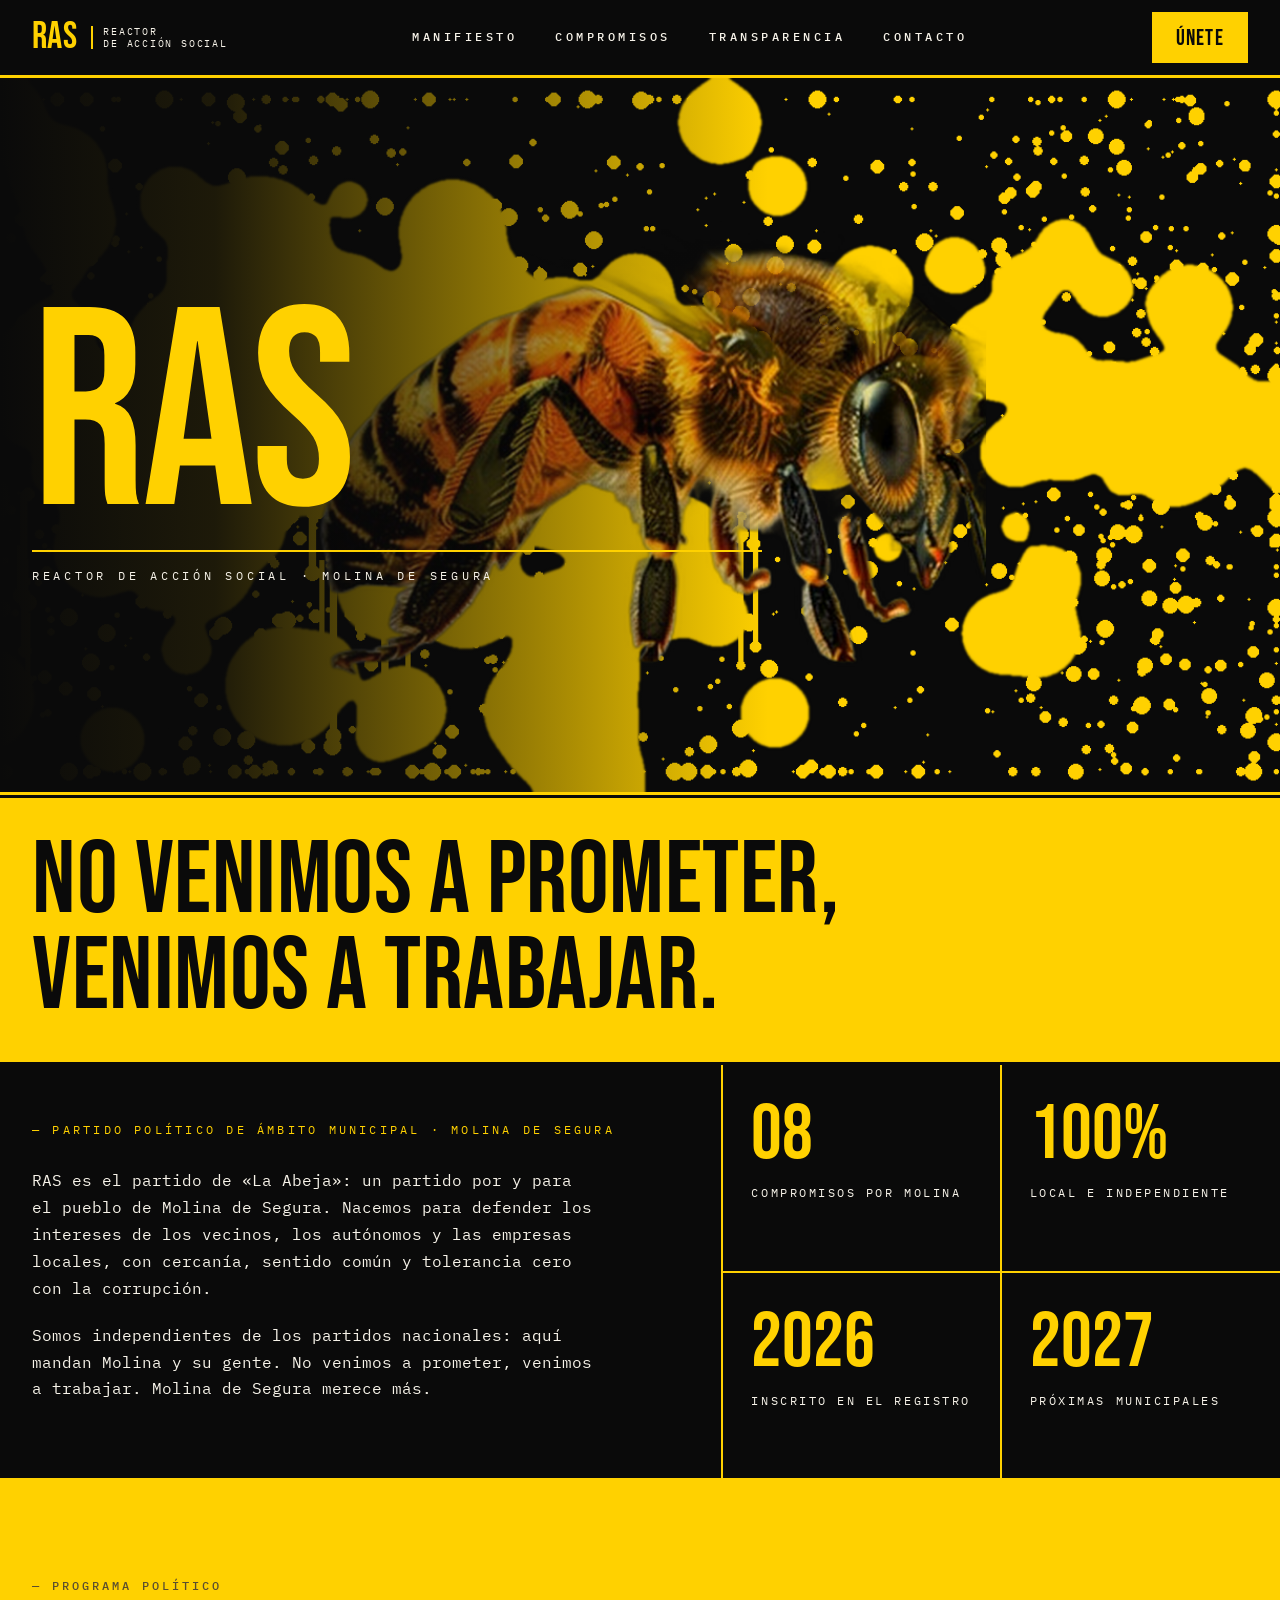
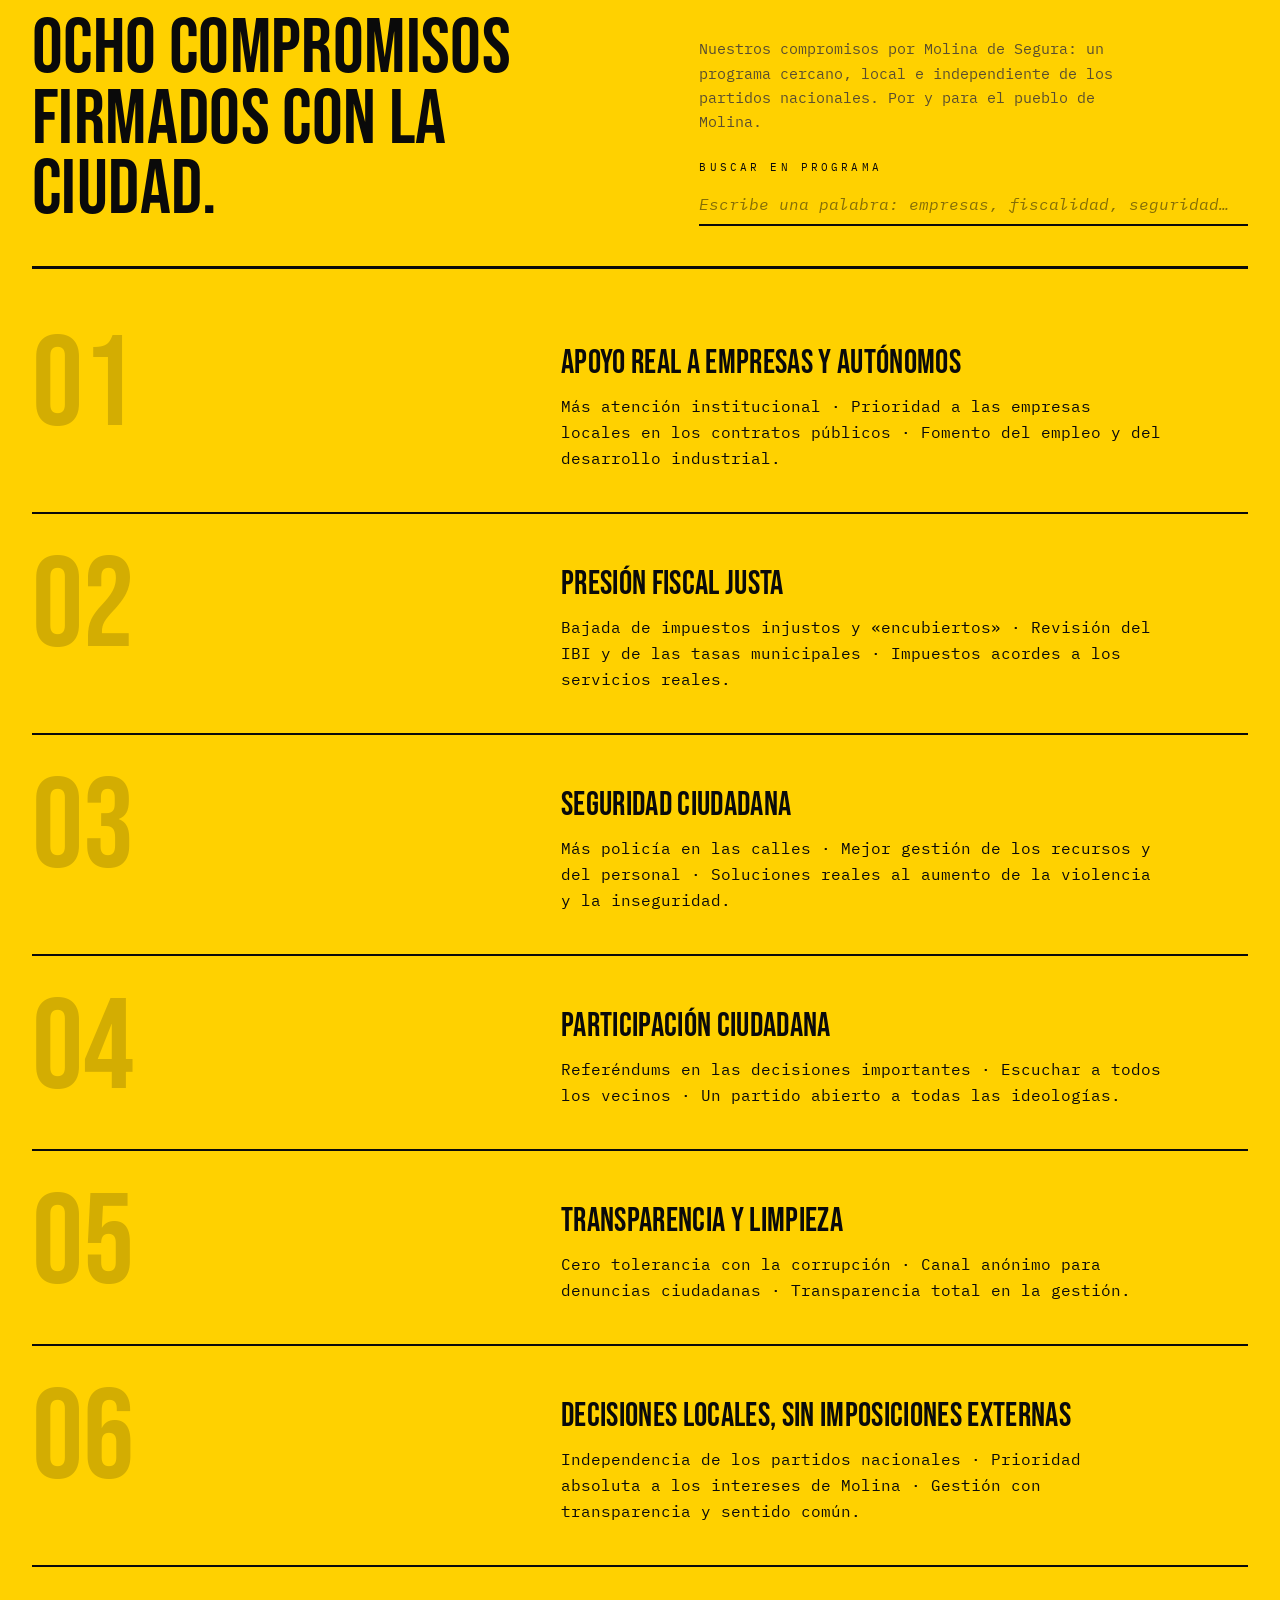
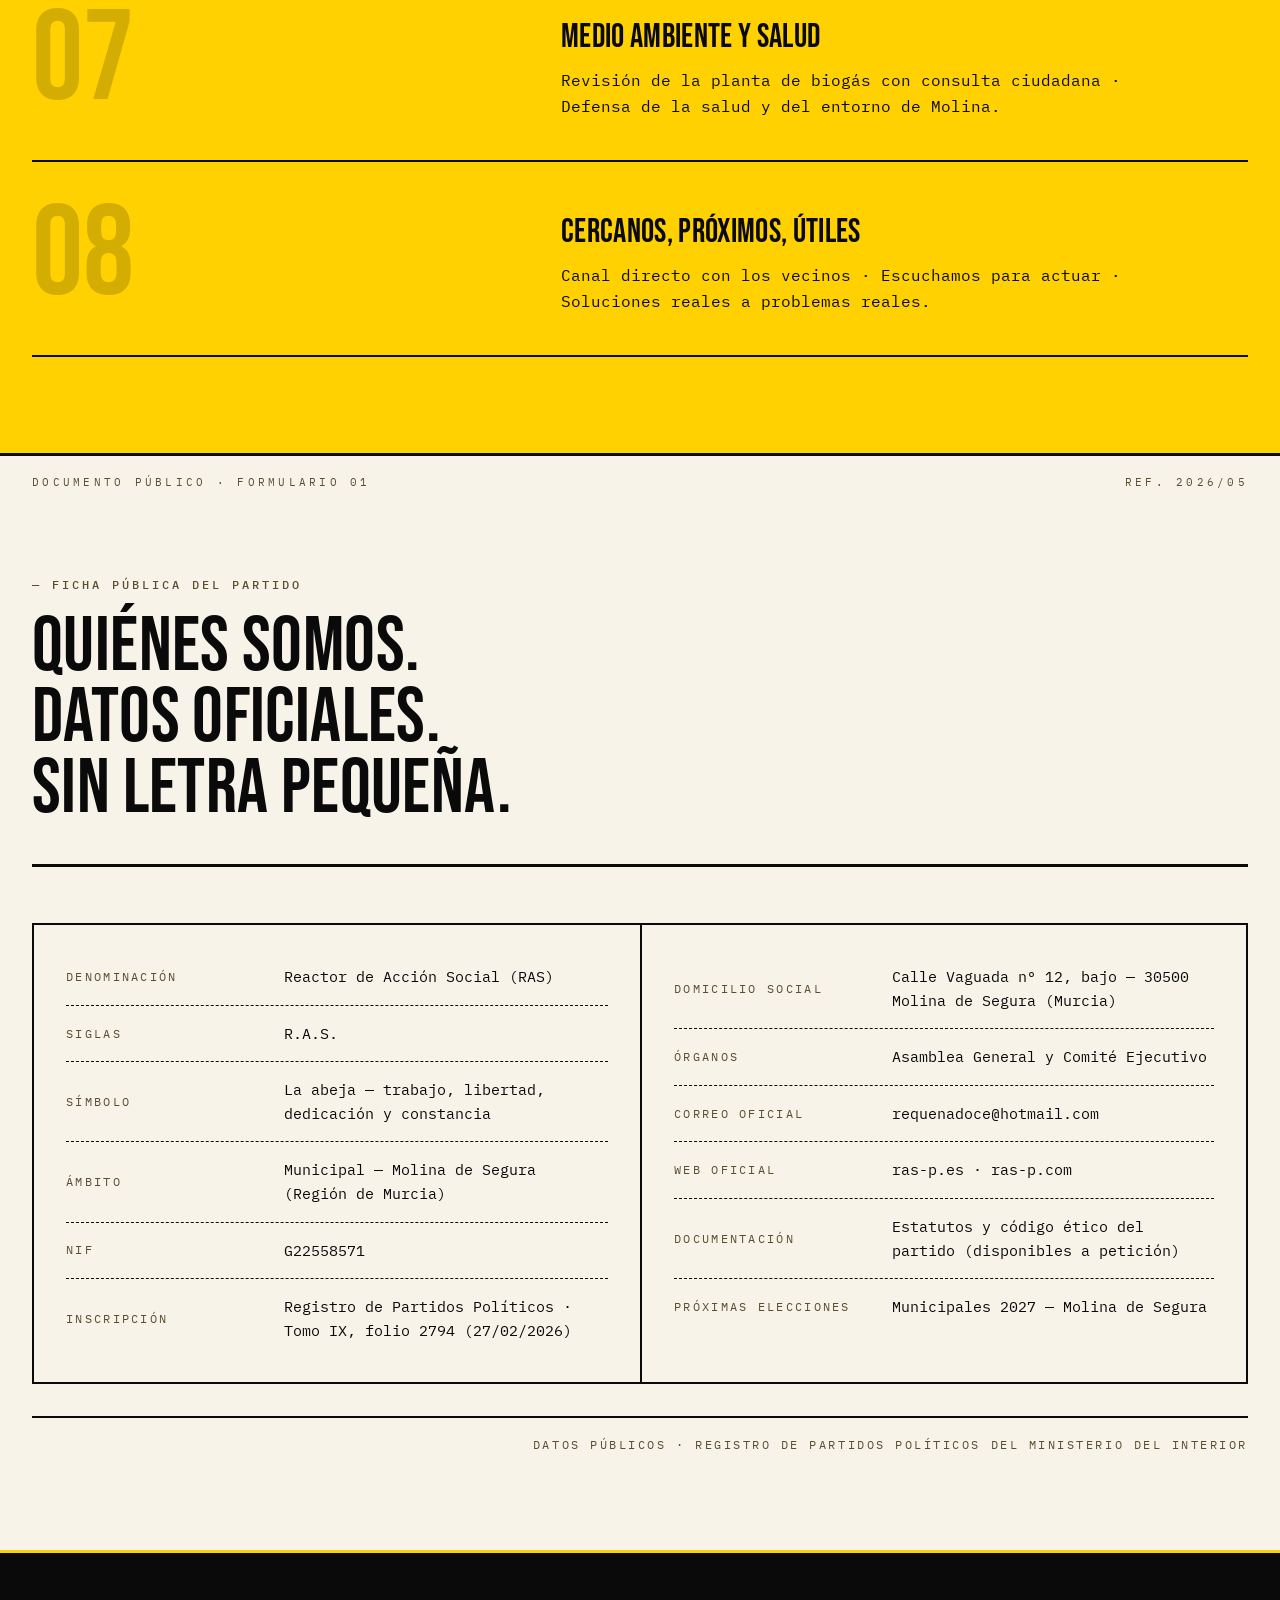
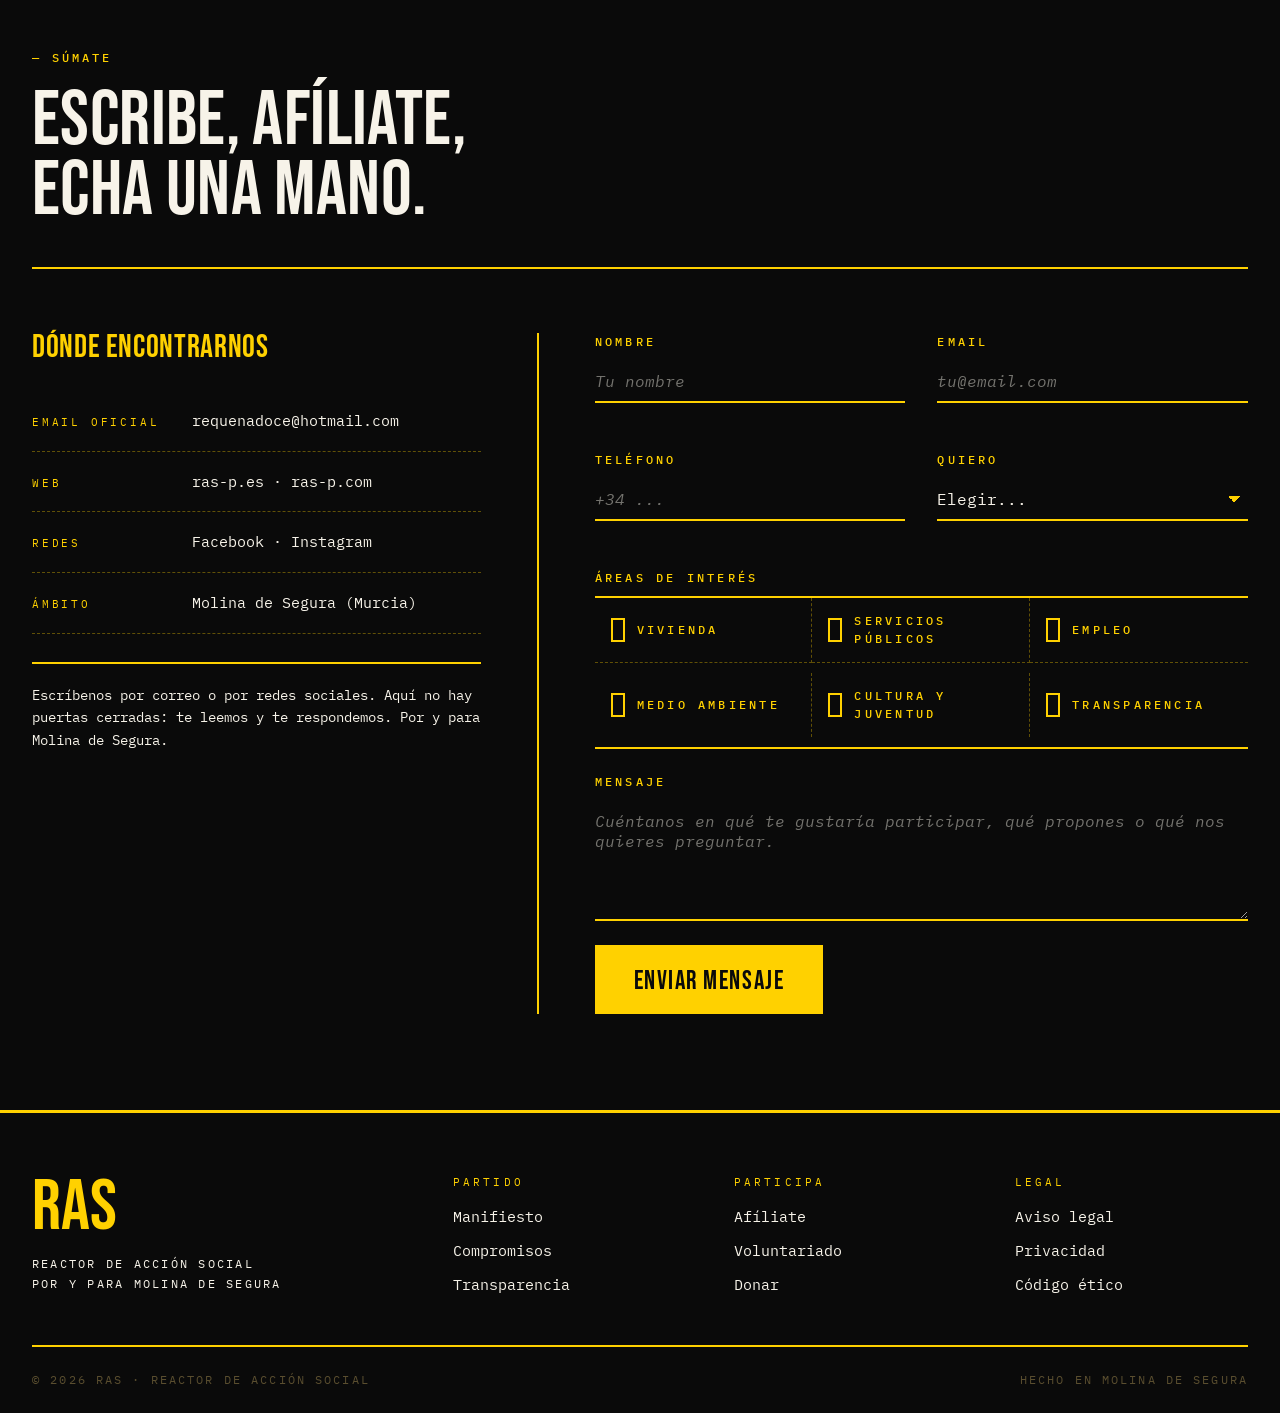
==== commit e1af880a: "Sustituir contenido de ejemplo por datos reales (8 compromisos, email, web, transparencia)" ====
--- a/index.html
+++ b/index.html
@@ -69,32 +69,30 @@
 
     <div class="hero-grid">
       <div class="hero-col hero-col--left">
-        <p class="hero-eyebrow">— Partido político municipal · fundado 2024</p>
+        <p class="hero-eyebrow">— Partido político de ámbito municipal · Molina de Segura</p>
         <p class="hero-lead">
-          RAS nace en Molina de Segura desde la calle, desde los barrios y desde el trabajo
-          diario. No somos profesionales de la política: somos vecinos, trabajadores y trabajadoras
-          que hemos decidido organizarnos para gobernar nuestra ciudad con honestidad,
-          rigor y verdadera vocación de servicio público.
+          RAS es el partido de «La Abeja»: un partido por y para el pueblo de Molina de
+          Segura. Nacemos para defender los intereses de los vecinos, los autónomos y las
+          empresas locales, con cercanía, sentido común y tolerancia cero con la corrupción.
         </p>
         <p class="hero-lead">
-          Frente a la política del titular y el espectáculo, defendemos una política de
-          calle, de gestión y de cuentas claras. Una política que se mide por lo que hace,
-          no por lo que dice.
+          Somos independientes de los partidos nacionales: aquí mandan Molina y su gente.
+          No venimos a prometer, venimos a trabajar. Molina de Segura merece más.
         </p>
       </div>
 
       <div class="hero-col hero-col--right">
         <div class="hero-stat">
           <span class="hero-stat-num">08</span>
-          <span class="hero-stat-lbl">Compromisos firmes</span>
-        </div>
-        <div class="hero-stat">
-          <span class="hero-stat-num">00</span>
-          <span class="hero-stat-lbl">Cargos liberados</span>
+          <span class="hero-stat-lbl">Compromisos por Molina</span>
         </div>
         <div class="hero-stat">
           <span class="hero-stat-num">100%</span>
-          <span class="hero-stat-lbl">Cuentas públicas</span>
+          <span class="hero-stat-lbl">Local e independiente</span>
+        </div>
+        <div class="hero-stat">
+          <span class="hero-stat-num">2026</span>
+          <span class="hero-stat-lbl">Inscrito en el Registro</span>
         </div>
         <div class="hero-stat">
           <span class="hero-stat-num">2027</span>
@@ -115,8 +113,8 @@
       </div>
       <div class="compromisos-head-right">
         <p class="section-note">
-          Cada uno de estos compromisos está firmado por la dirección del partido y publicado
-          íntegramente. Si gobernamos y no los cumplimos, dimitimos. Así de simple.
+          Nuestros compromisos por Molina de Segura: un programa cercano, local e
+          independiente de los partidos nacionales. Por y para el pueblo de Molina.
         </p>
         <div class="program-search">
           <label for="program-search-input" class="program-search-label">Buscar en programa</label>
@@ -125,7 +123,7 @@
             id="program-search-input"
             class="program-search-input"
             data-program-search
-            placeholder="Escribe una palabra: vivienda, agua, juventud…"
+            placeholder="Escribe una palabra: empresas, fiscalidad, seguridad…"
             aria-label="Buscar en el programa político"
           />
         </div>
@@ -136,11 +134,10 @@
       <li class="compromiso" data-program-item>
         <span class="compromiso-num">01</span>
         <div class="compromiso-body">
-          <h3 class="compromiso-title">Vivienda digna y alquileres asequibles</h3>
-          <p class="compromiso-text">
-            Censo público de vivienda vacía municipal. Bolsa de alquiler asequible
-            con incentivos fiscales a quien alquile a precio tasado. Stop a la
-            especulación turística en el casco histórico.
+          <h3 class="compromiso-title">Apoyo real a empresas y autónomos</h3>
+          <p class="compromiso-text">
+            Más atención institucional · Prioridad a las empresas locales en los
+            contratos públicos · Fomento del empleo y del desarrollo industrial.
           </p>
         </div>
       </li>
@@ -148,11 +145,10 @@
       <li class="compromiso" data-program-item>
         <span class="compromiso-num">02</span>
         <div class="compromiso-body">
-          <h3 class="compromiso-title">Servicios públicos de calidad</h3>
-          <p class="compromiso-text">
-            Refuerzo de los servicios sociales municipales. Internalización progresiva
-            de la limpieza viaria y el mantenimiento. Auditoría pública de todas las
-            contratas heredadas.
+          <h3 class="compromiso-title">Presión fiscal justa</h3>
+          <p class="compromiso-text">
+            Bajada de impuestos injustos y «encubiertos» · Revisión del IBI y de las
+            tasas municipales · Impuestos acordes a los servicios reales.
           </p>
         </div>
       </li>
@@ -160,11 +156,10 @@
       <li class="compromiso" data-program-item>
         <span class="compromiso-num">03</span>
         <div class="compromiso-body">
-          <h3 class="compromiso-title">Empleo local y dignidad laboral</h3>
-          <p class="compromiso-text">
-            Cláusulas sociales en toda contratación pública del Ayuntamiento.
-            Apoyo real al pequeño comercio y a la agricultura de la Vega. Salario
-            mínimo municipal de referencia para contratas.
+          <h3 class="compromiso-title">Seguridad ciudadana</h3>
+          <p class="compromiso-text">
+            Más policía en las calles · Mejor gestión de los recursos y del personal ·
+            Soluciones reales al aumento de la violencia y la inseguridad.
           </p>
         </div>
       </li>
@@ -172,11 +167,10 @@
       <li class="compromiso" data-program-item>
         <span class="compromiso-num">04</span>
         <div class="compromiso-body">
-          <h3 class="compromiso-title">Río Segura, agua y medio ambiente</h3>
-          <p class="compromiso-text">
-            Plan integral de recuperación de las riberas del Segura. Auditoría del
-            ciclo del agua. Ampliación de zonas verdes urbanas y arbolado adaptado
-            al clima mediterráneo.
+          <h3 class="compromiso-title">Participación ciudadana</h3>
+          <p class="compromiso-text">
+            Referéndums en las decisiones importantes · Escuchar a todos los vecinos ·
+            Un partido abierto a todas las ideologías.
           </p>
         </div>
       </li>
@@ -184,11 +178,10 @@
       <li class="compromiso" data-program-item>
         <span class="compromiso-num">05</span>
         <div class="compromiso-body">
-          <h3 class="compromiso-title">Cultura, juventud y memoria</h3>
-          <p class="compromiso-text">
-            Espacios autogestionados para asociaciones y jóvenes. Bono cultural
-            municipal. Recuperación del patrimonio histórico y de la memoria democrática
-            del municipio.
+          <h3 class="compromiso-title">Transparencia y limpieza</h3>
+          <p class="compromiso-text">
+            Cero tolerancia con la corrupción · Canal anónimo para denuncias
+            ciudadanas · Transparencia total en la gestión.
           </p>
         </div>
       </li>
@@ -196,11 +189,10 @@
       <li class="compromiso" data-program-item>
         <span class="compromiso-num">06</span>
         <div class="compromiso-body">
-          <h3 class="compromiso-title">Transparencia radical y rendición de cuentas</h3>
-          <p class="compromiso-text">
-            Publicación íntegra de agendas de concejalías. Portal abierto del Pleno con
-            todas las votaciones. Sueldos, dietas y contratos publicados en tiempo
-            real.
+          <h3 class="compromiso-title">Decisiones locales, sin imposiciones externas</h3>
+          <p class="compromiso-text">
+            Independencia de los partidos nacionales · Prioridad absoluta a los
+            intereses de Molina · Gestión con transparencia y sentido común.
           </p>
         </div>
       </li>
@@ -208,10 +200,10 @@
       <li class="compromiso" data-program-item>
         <span class="compromiso-num">07</span>
         <div class="compromiso-body">
-          <h3 class="compromiso-title">Salud, mayores y dependencia</h3>
-          <p class="compromiso-text">
-            Refuerzo del transporte sanitario municipal. Plan local contra la soledad
-            no deseada. Apoyo a centros de día y a personas cuidadoras del municipio.
+          <h3 class="compromiso-title">Medio ambiente y salud</h3>
+          <p class="compromiso-text">
+            Revisión de la planta de biogás con consulta ciudadana · Defensa de la
+            salud y del entorno de Molina.
           </p>
         </div>
       </li>
@@ -219,11 +211,10 @@
       <li class="compromiso" data-program-item>
         <span class="compromiso-num">08</span>
         <div class="compromiso-body">
-          <h3 class="compromiso-title">Educación pública y conciliación</h3>
-          <p class="compromiso-text">
-            Mantenimiento real de los colegios públicos del municipio. Escuelas
-            infantiles municipales asequibles. Patios abiertos los fines de semana
-            como espacios de barrio.
+          <h3 class="compromiso-title">Cercanos, próximos, útiles</h3>
+          <p class="compromiso-text">
+            Canal directo con los vecinos · Escuchamos para actuar · Soluciones reales
+            a problemas reales.
           </p>
         </div>
       </li>
@@ -240,7 +231,7 @@
   <section class="transparencia" id="transparencia">
     <div class="transparencia-head">
       <p class="section-eyebrow">— Ficha pública del partido</p>
-      <h2 class="section-title">Quiénes somos.<br/>Cuánto cobramos.<br/>Qué hacemos con cada euro.</h2>
+      <h2 class="section-title">Quiénes somos.<br/>Datos oficiales.<br/>Sin letra pequeña.</h2>
     </div>
 
     <div class="transparencia-doc">
@@ -251,24 +242,24 @@
             <dd>Reactor de Acción Social (RAS)</dd>
           </div>
           <div class="ficha-row">
+            <dt>Siglas</dt>
+            <dd>R.A.S.</dd>
+          </div>
+          <div class="ficha-row">
+            <dt>Símbolo</dt>
+            <dd>La abeja — trabajo, libertad, dedicación y constancia</dd>
+          </div>
+          <div class="ficha-row">
             <dt>Ámbito</dt>
             <dd>Municipal — Molina de Segura (Región de Murcia)</dd>
           </div>
           <div class="ficha-row">
-            <dt>Fundación</dt>
-            <dd>14 de marzo de 2024</dd>
-          </div>
-          <div class="ficha-row">
-            <dt>Nº de afiliación</dt>
-            <dd>312 personas afiliadas · cuota mín. 5 €/mes</dd>
-          </div>
-          <div class="ficha-row">
-            <dt>Estructura</dt>
-            <dd>Asamblea soberana · Coordinadora rotatoria de 7 miembros</dd>
-          </div>
-          <div class="ficha-row">
-            <dt>Limitación de mandatos</dt>
-            <dd>Máximo dos mandatos consecutivos en cualquier cargo público</dd>
+            <dt>NIF</dt>
+            <dd>G22558571</dd>
+          </div>
+          <div class="ficha-row">
+            <dt>Inscripción</dt>
+            <dd>Registro de Partidos Políticos · Tomo IX, folio 2794 (27/02/2026)</dd>
           </div>
         </dl>
       </div>
@@ -276,35 +267,35 @@
       <div class="transparencia-col">
         <dl class="ficha">
           <div class="ficha-row">
-            <dt>Financiación 2025</dt>
-            <dd>Cuotas: 18.720 € · Microdonaciones: 4.310 €</dd>
-          </div>
-          <div class="ficha-row">
-            <dt>Subvenciones públicas</dt>
-            <dd>0,00 € — No las aceptamos</dd>
-          </div>
-          <div class="ficha-row">
-            <dt>Bancos</dt>
-            <dd>Cuenta única en banca ética (Triodos)</dd>
-          </div>
-          <div class="ficha-row">
-            <dt>Auditoría</dt>
-            <dd>Cuentas auditadas anualmente y publicadas en abierto</dd>
-          </div>
-          <div class="ficha-row">
-            <dt>Código ético</dt>
-            <dd>Firmado por toda persona afiliada · disponible íntegro</dd>
-          </div>
-          <div class="ficha-row">
-            <dt>Sede</dt>
-            <dd>Calle Vaguada nº 12, bajo — Molina de Segura</dd>
+            <dt>Domicilio social</dt>
+            <dd>Calle Vaguada nº 12, bajo — 30500 Molina de Segura (Murcia)</dd>
+          </div>
+          <div class="ficha-row">
+            <dt>Órganos</dt>
+            <dd>Asamblea General y Comité Ejecutivo</dd>
+          </div>
+          <div class="ficha-row">
+            <dt>Correo oficial</dt>
+            <dd>requenadoce@hotmail.com</dd>
+          </div>
+          <div class="ficha-row">
+            <dt>Web oficial</dt>
+            <dd>ras-p.es · ras-p.com</dd>
+          </div>
+          <div class="ficha-row">
+            <dt>Documentación</dt>
+            <dd>Estatutos y código ético del partido (disponibles a petición)</dd>
+          </div>
+          <div class="ficha-row">
+            <dt>Próximas elecciones</dt>
+            <dd>Municipales 2027 — Molina de Segura</dd>
           </div>
         </dl>
       </div>
     </div>
 
     <p class="transparencia-stamp">
-      Documento público · revisado 01.05.2026 · firmado por la coordinadora rotatoria
+      Datos públicos · Registro de Partidos Políticos del Ministerio del Interior
     </p>
   </section>
 
@@ -322,25 +313,25 @@
         <h3 class="contacto-info-title">Dónde encontrarnos</h3>
         <ul class="contacto-list">
           <li>
-            <span class="contacto-label">Sede</span>
-            <span class="contacto-value">Calle Vaguada nº 12, bajo — Molina de Segura</span>
+            <span class="contacto-label">Email oficial</span>
+            <span class="contacto-value">requenadoce@hotmail.com</span>
           </li>
           <li>
-            <span class="contacto-label">Email</span>
-            <span class="contacto-value">hola@reactorras.org</span>
+            <span class="contacto-label">Web</span>
+            <span class="contacto-value">ras-p.es · ras-p.com</span>
           </li>
           <li>
-            <span class="contacto-label">Teléfono</span>
-            <span class="contacto-value">+34 968 00 00 00</span>
+            <span class="contacto-label">Redes</span>
+            <span class="contacto-value">Facebook · Instagram</span>
           </li>
           <li>
-            <span class="contacto-label">Asamblea abierta</span>
-            <span class="contacto-value">Primer jueves de mes · 19:30 h</span>
+            <span class="contacto-label">Ámbito</span>
+            <span class="contacto-value">Molina de Segura (Murcia)</span>
           </li>
         </ul>
         <p class="contacto-note">
-          Toda persona que se acerca a la sede es bienvenida, esté o no afiliada.
-          Aquí no hay puertas cerradas ni reuniones secretas.
+          Escríbenos por correo o por redes sociales. Aquí no hay puertas cerradas:
+          te leemos y te respondemos. Por y para Molina de Segura.
         </p>
       </aside>
 
@@ -408,7 +399,7 @@
     <div class="footer-inner">
       <div class="footer-brand">
         <span class="footer-mark">RAS</span>
-        <p class="footer-tagline">Reactor de Acción Social<br/>Molina de Segura · 2024–</p>
+        <p class="footer-tagline">Reactor de Acción Social<br/>Por y para Molina de Segura</p>
       </div>
 
       <div class="footer-col">
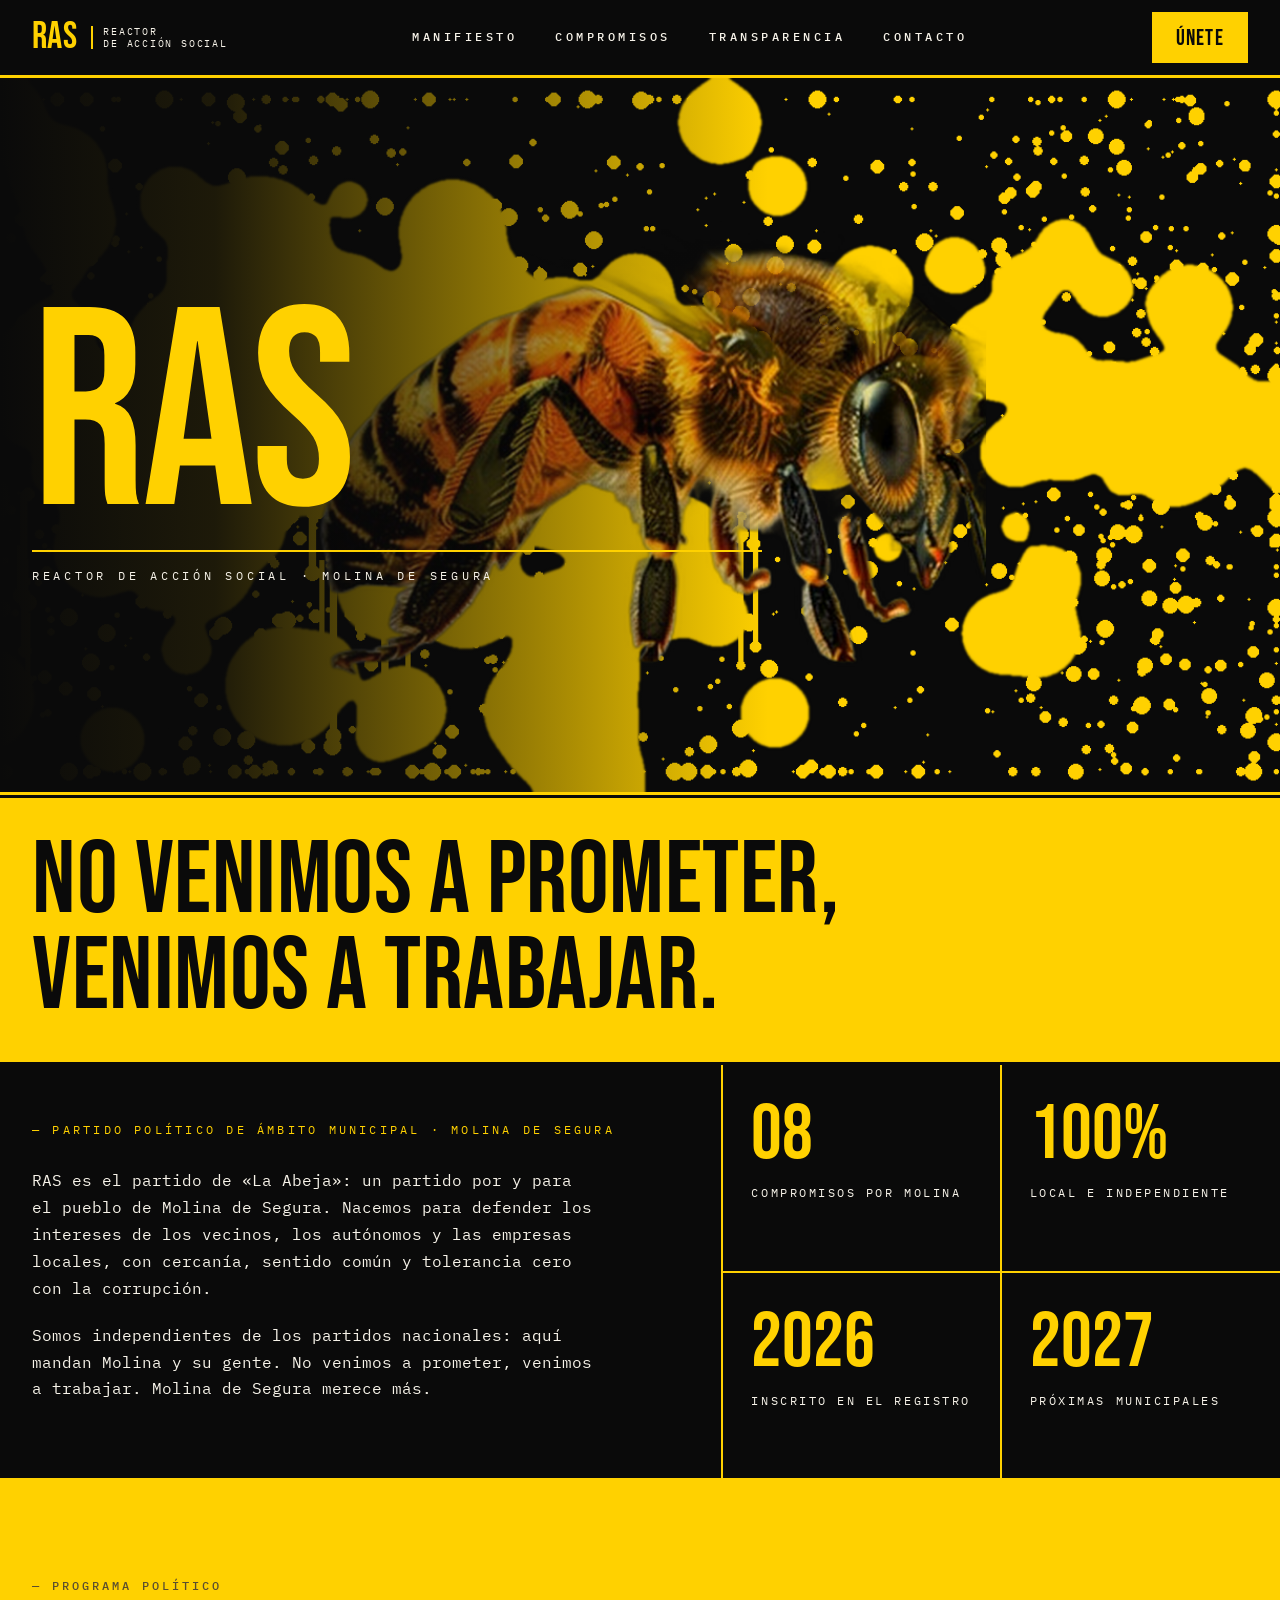
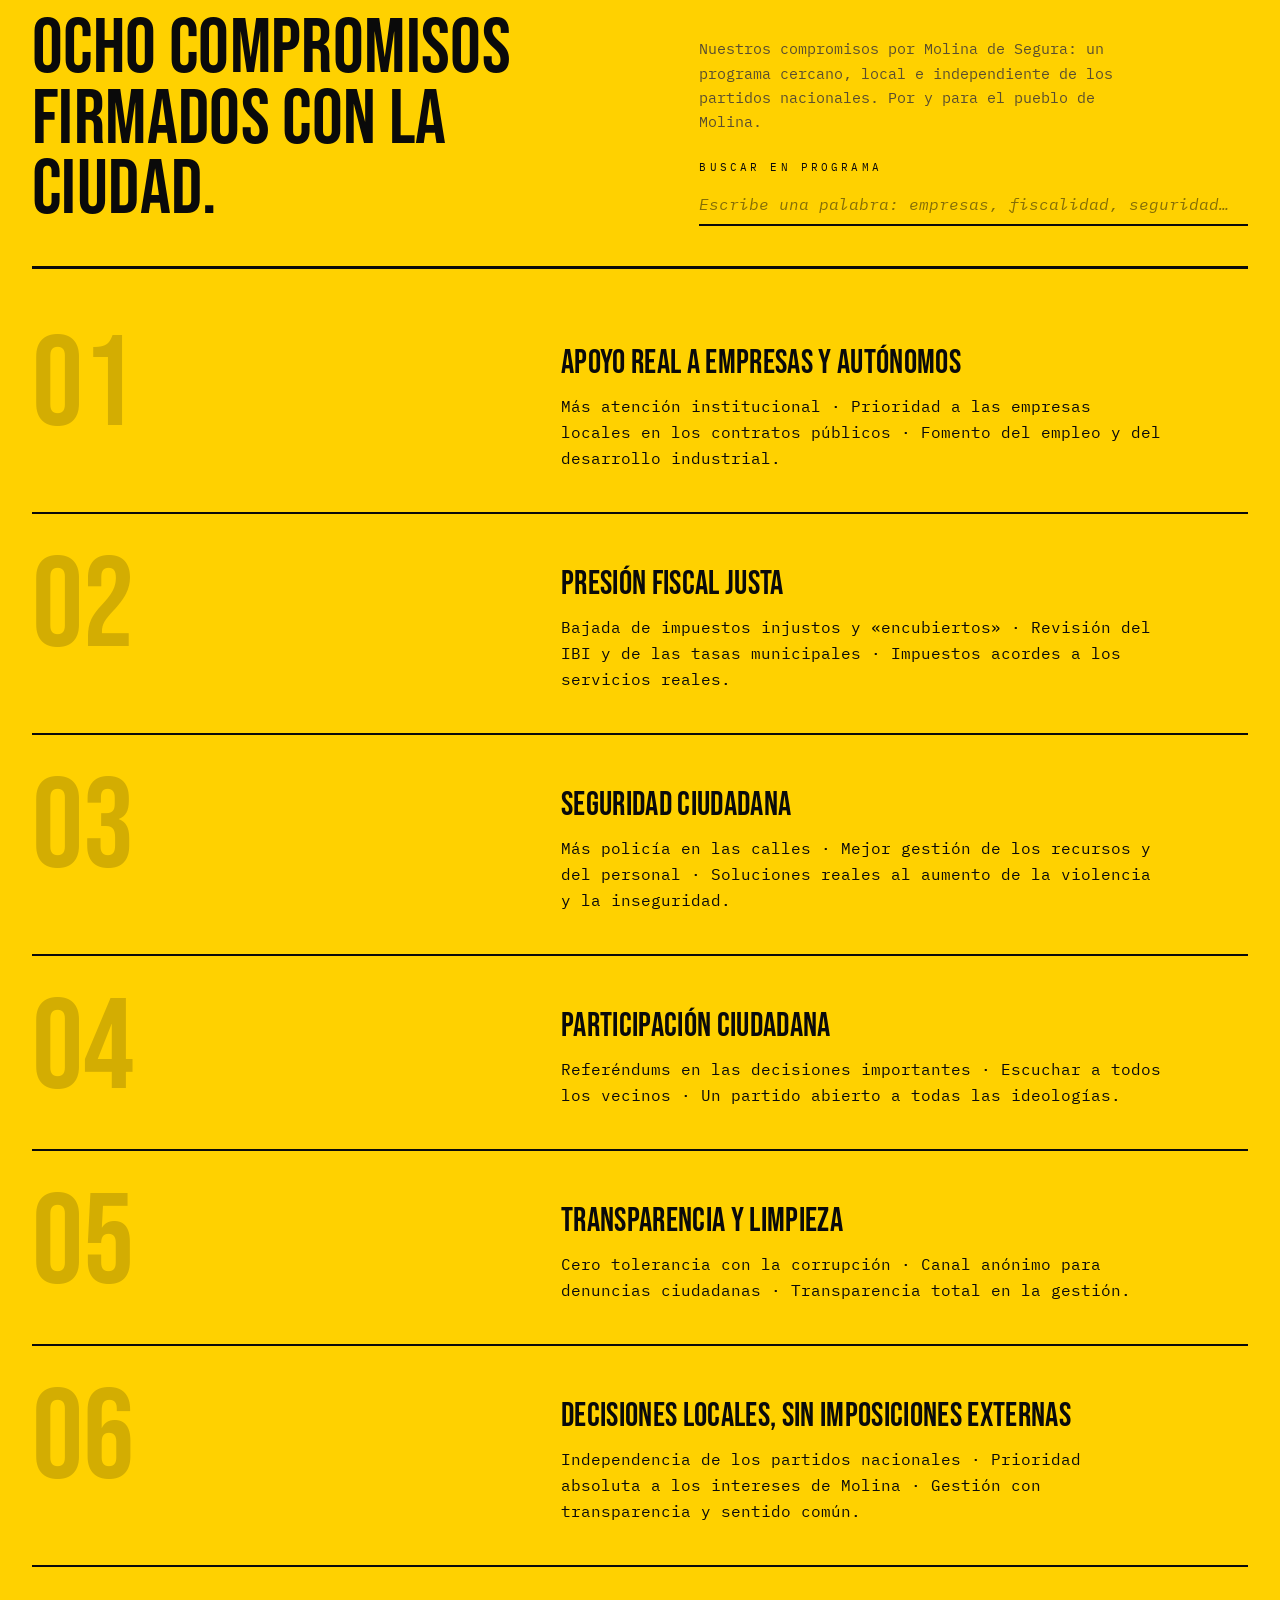
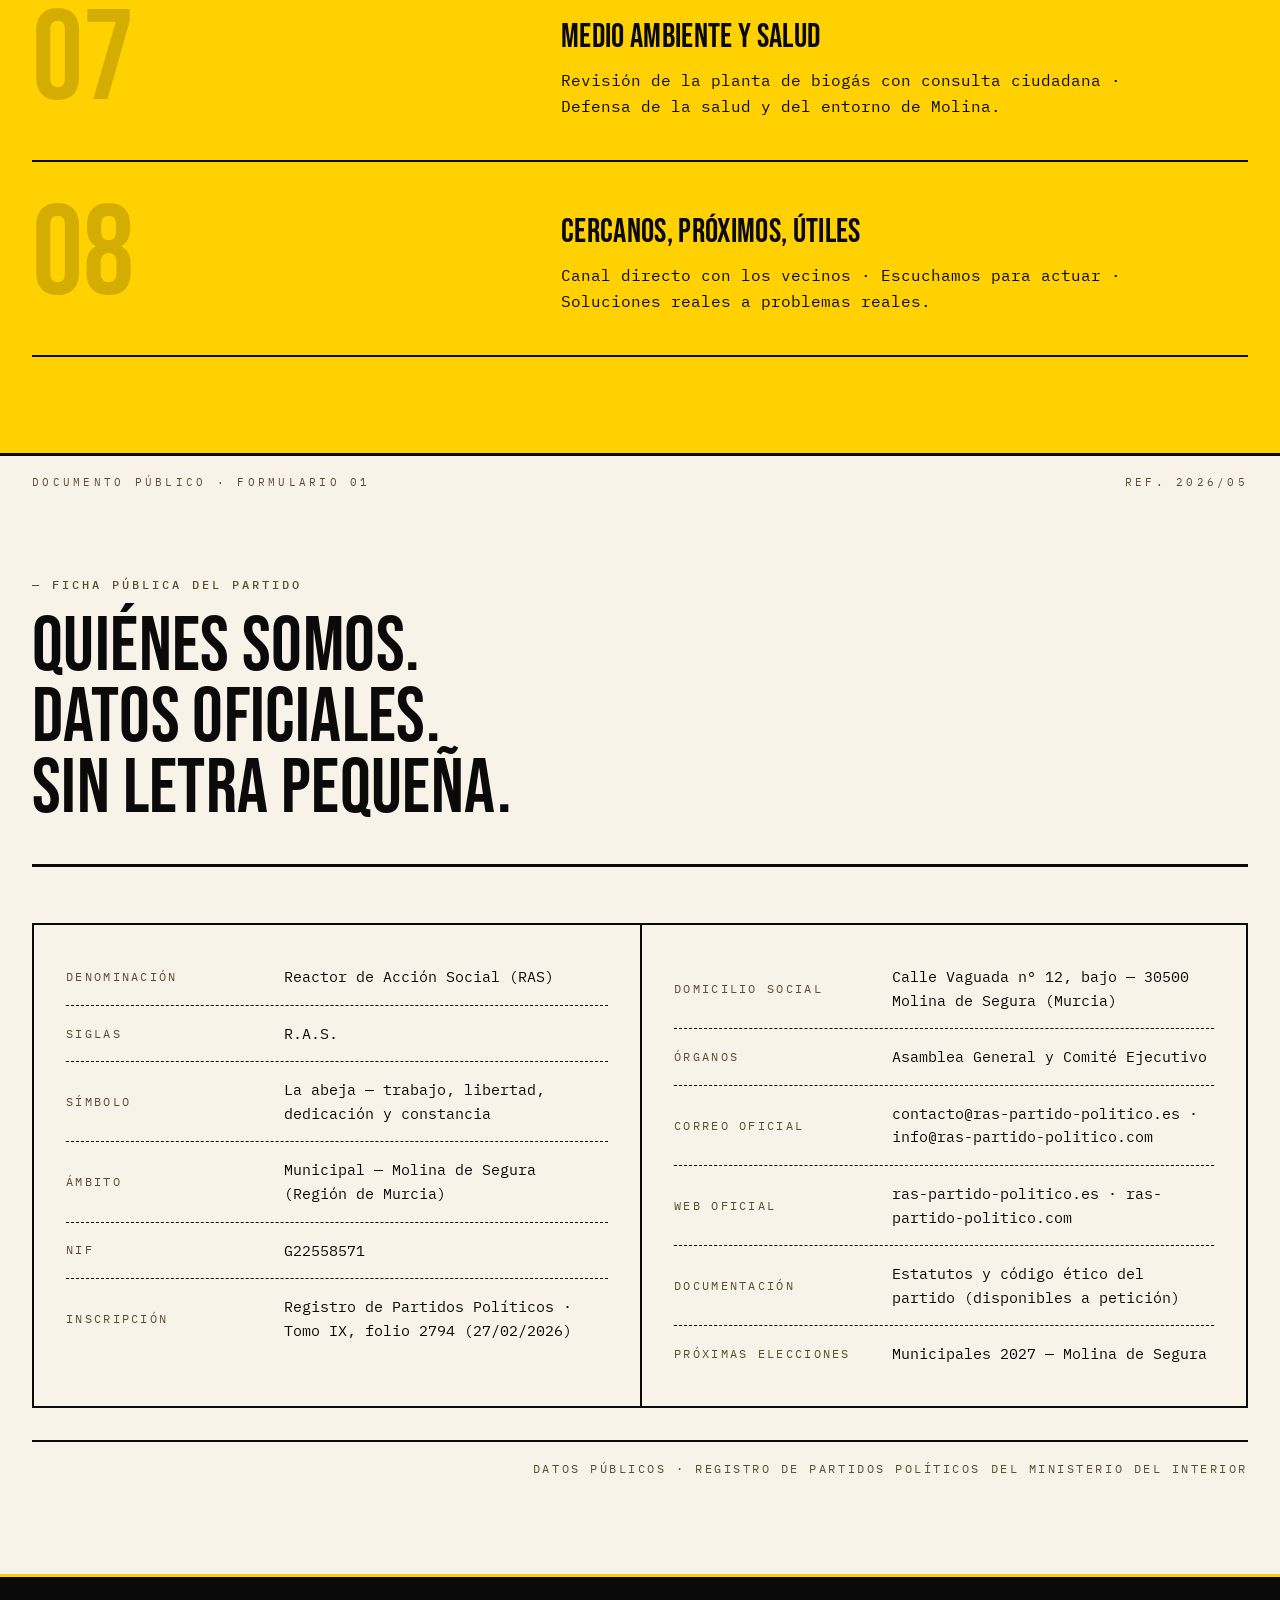
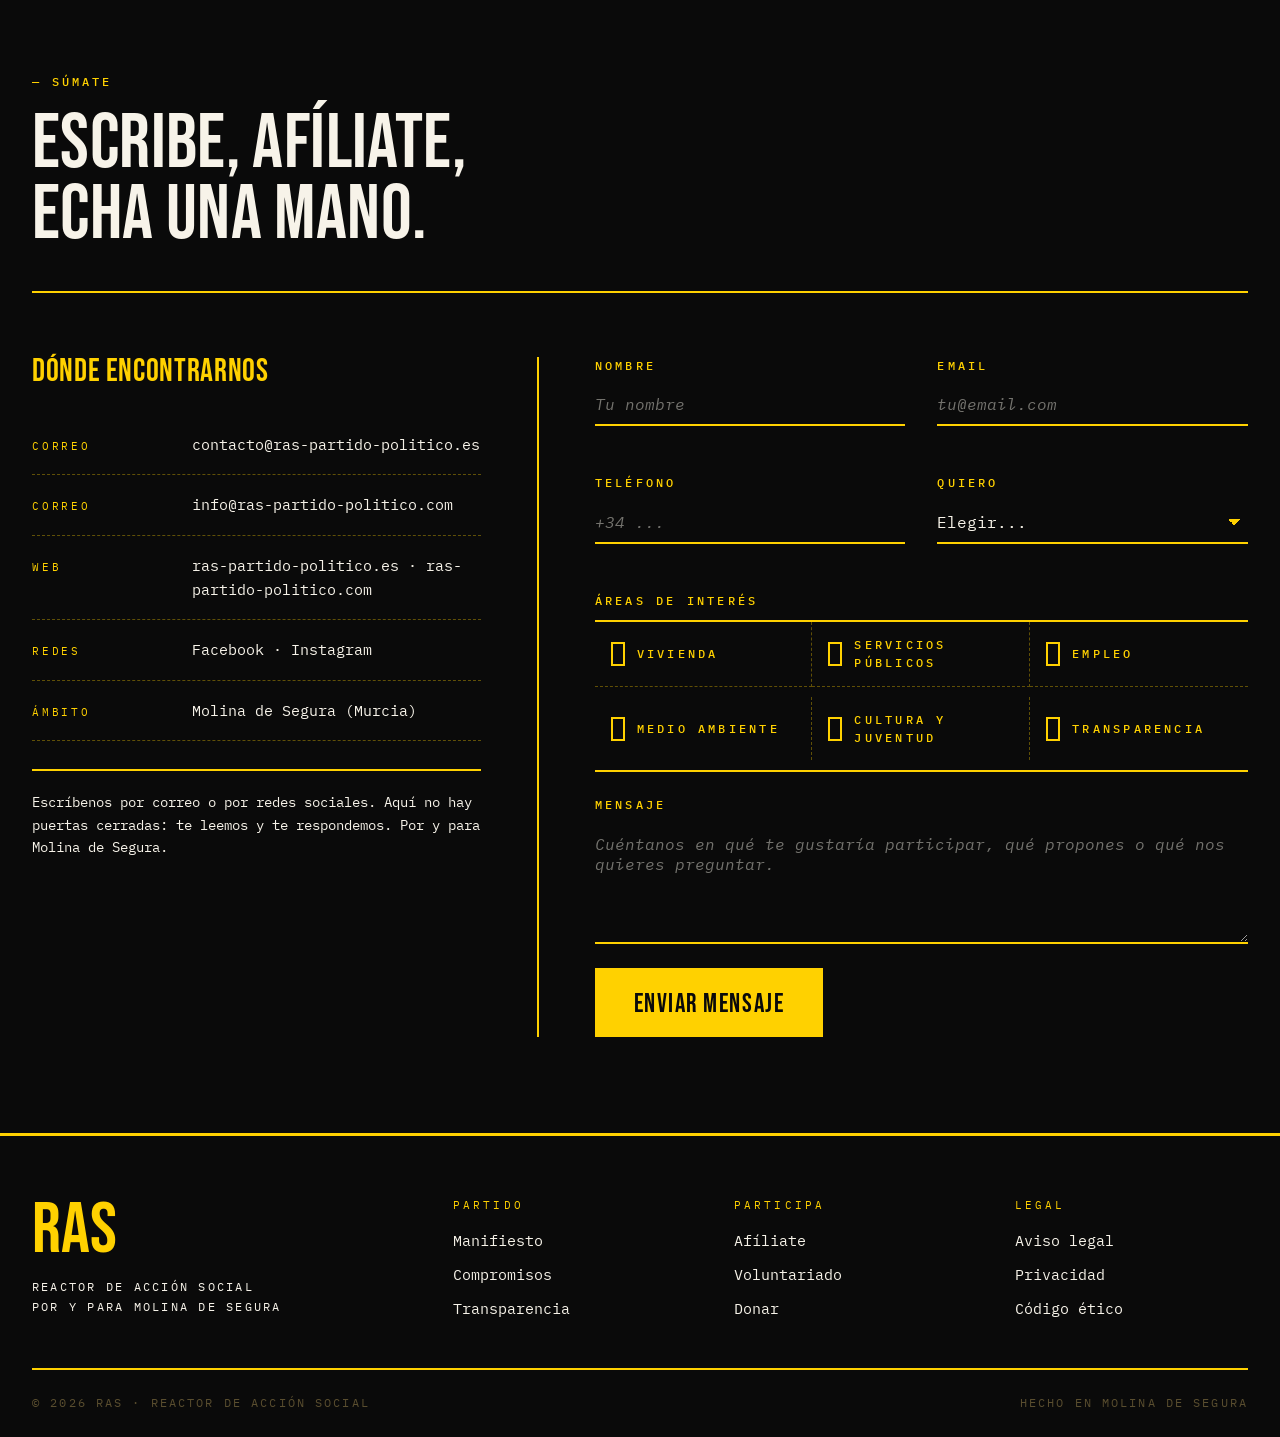
==== commit 14b3d285: "Actualizar dominio (ras-partido-politico.es/.com) y correos oficiales" ====
--- a/index.html
+++ b/index.html
@@ -276,11 +276,11 @@
           </div>
           <div class="ficha-row">
             <dt>Correo oficial</dt>
-            <dd>requenadoce@hotmail.com</dd>
+            <dd>contacto@ras-partido-politico.es · info@ras-partido-politico.com</dd>
           </div>
           <div class="ficha-row">
             <dt>Web oficial</dt>
-            <dd>ras-p.es · ras-p.com</dd>
+            <dd>ras-partido-politico.es · ras-partido-politico.com</dd>
           </div>
           <div class="ficha-row">
             <dt>Documentación</dt>
@@ -313,12 +313,16 @@
         <h3 class="contacto-info-title">Dónde encontrarnos</h3>
         <ul class="contacto-list">
           <li>
-            <span class="contacto-label">Email oficial</span>
-            <span class="contacto-value">requenadoce@hotmail.com</span>
+            <span class="contacto-label">Correo</span>
+            <span class="contacto-value">contacto@ras-partido-politico.es</span>
+          </li>
+          <li>
+            <span class="contacto-label">Correo</span>
+            <span class="contacto-value">info@ras-partido-politico.com</span>
           </li>
           <li>
             <span class="contacto-label">Web</span>
-            <span class="contacto-value">ras-p.es · ras-p.com</span>
+            <span class="contacto-value">ras-partido-politico.es · ras-partido-politico.com</span>
           </li>
           <li>
             <span class="contacto-label">Redes</span>
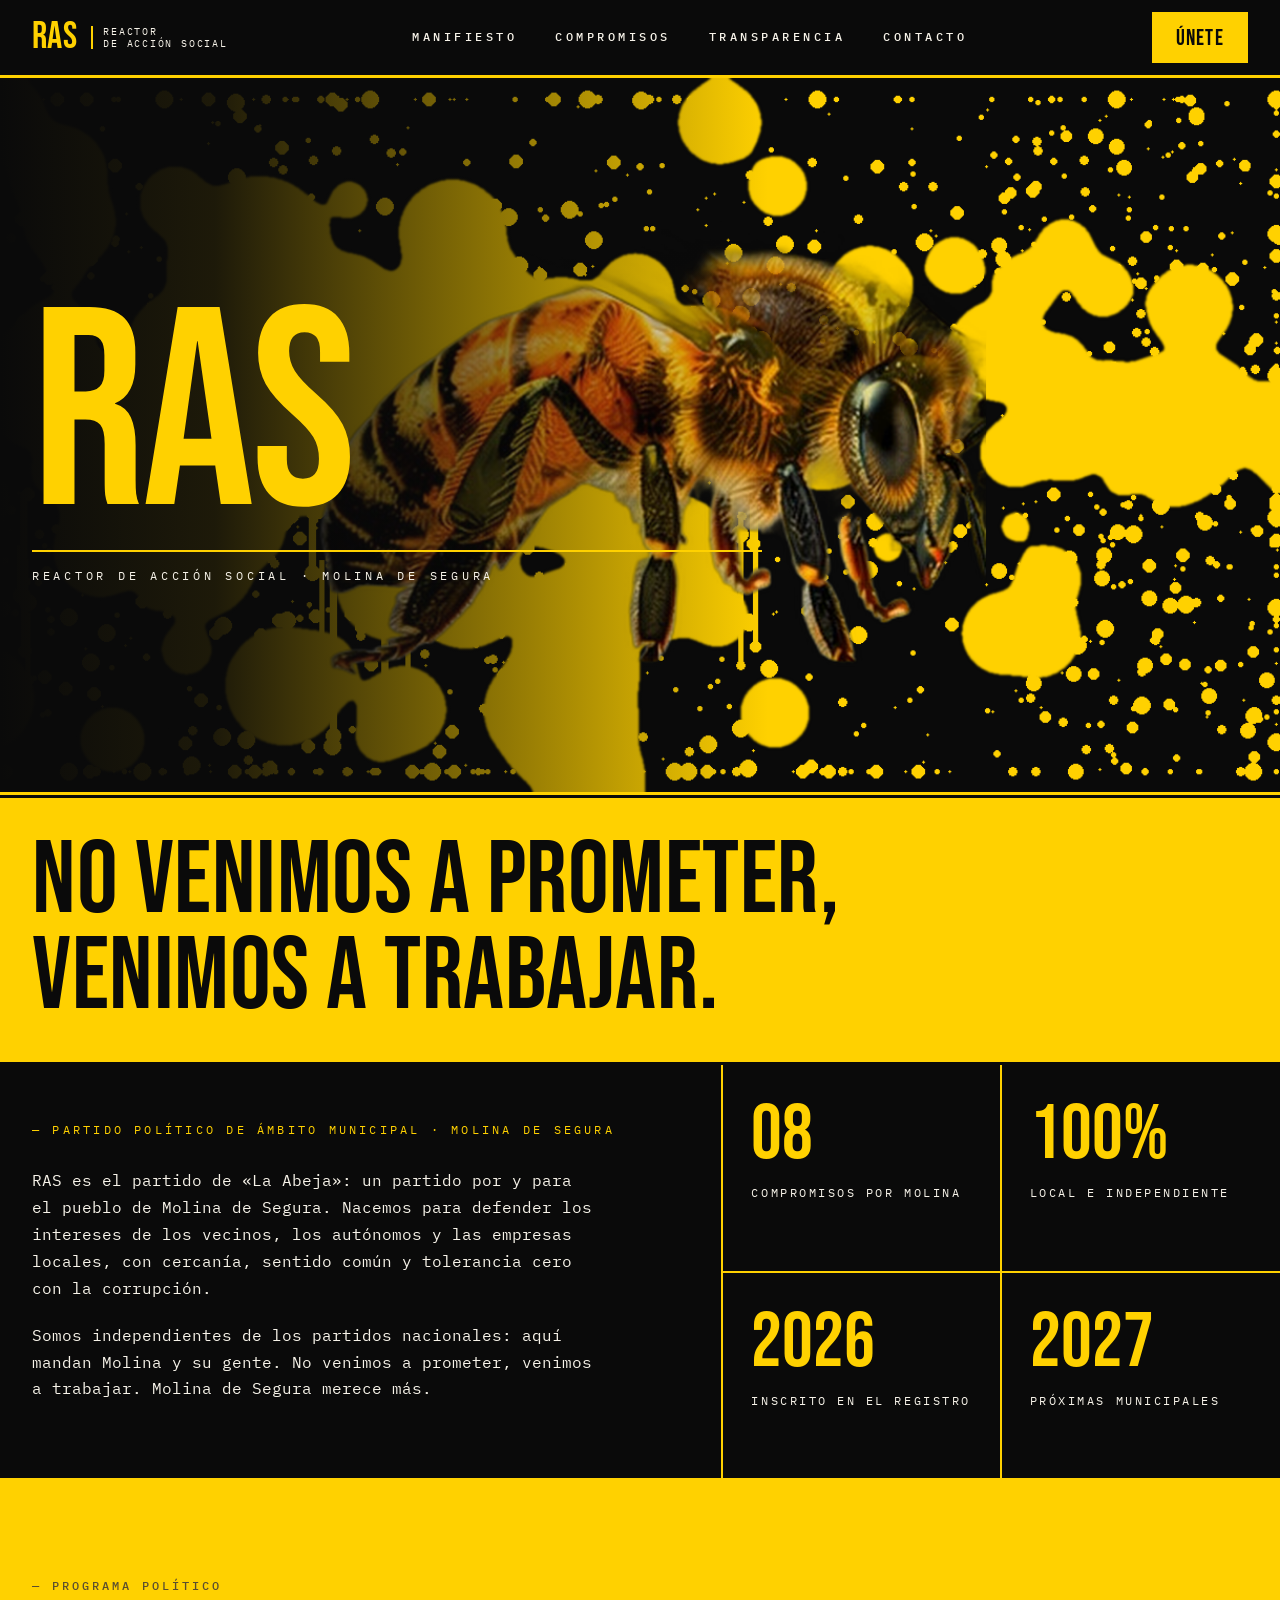
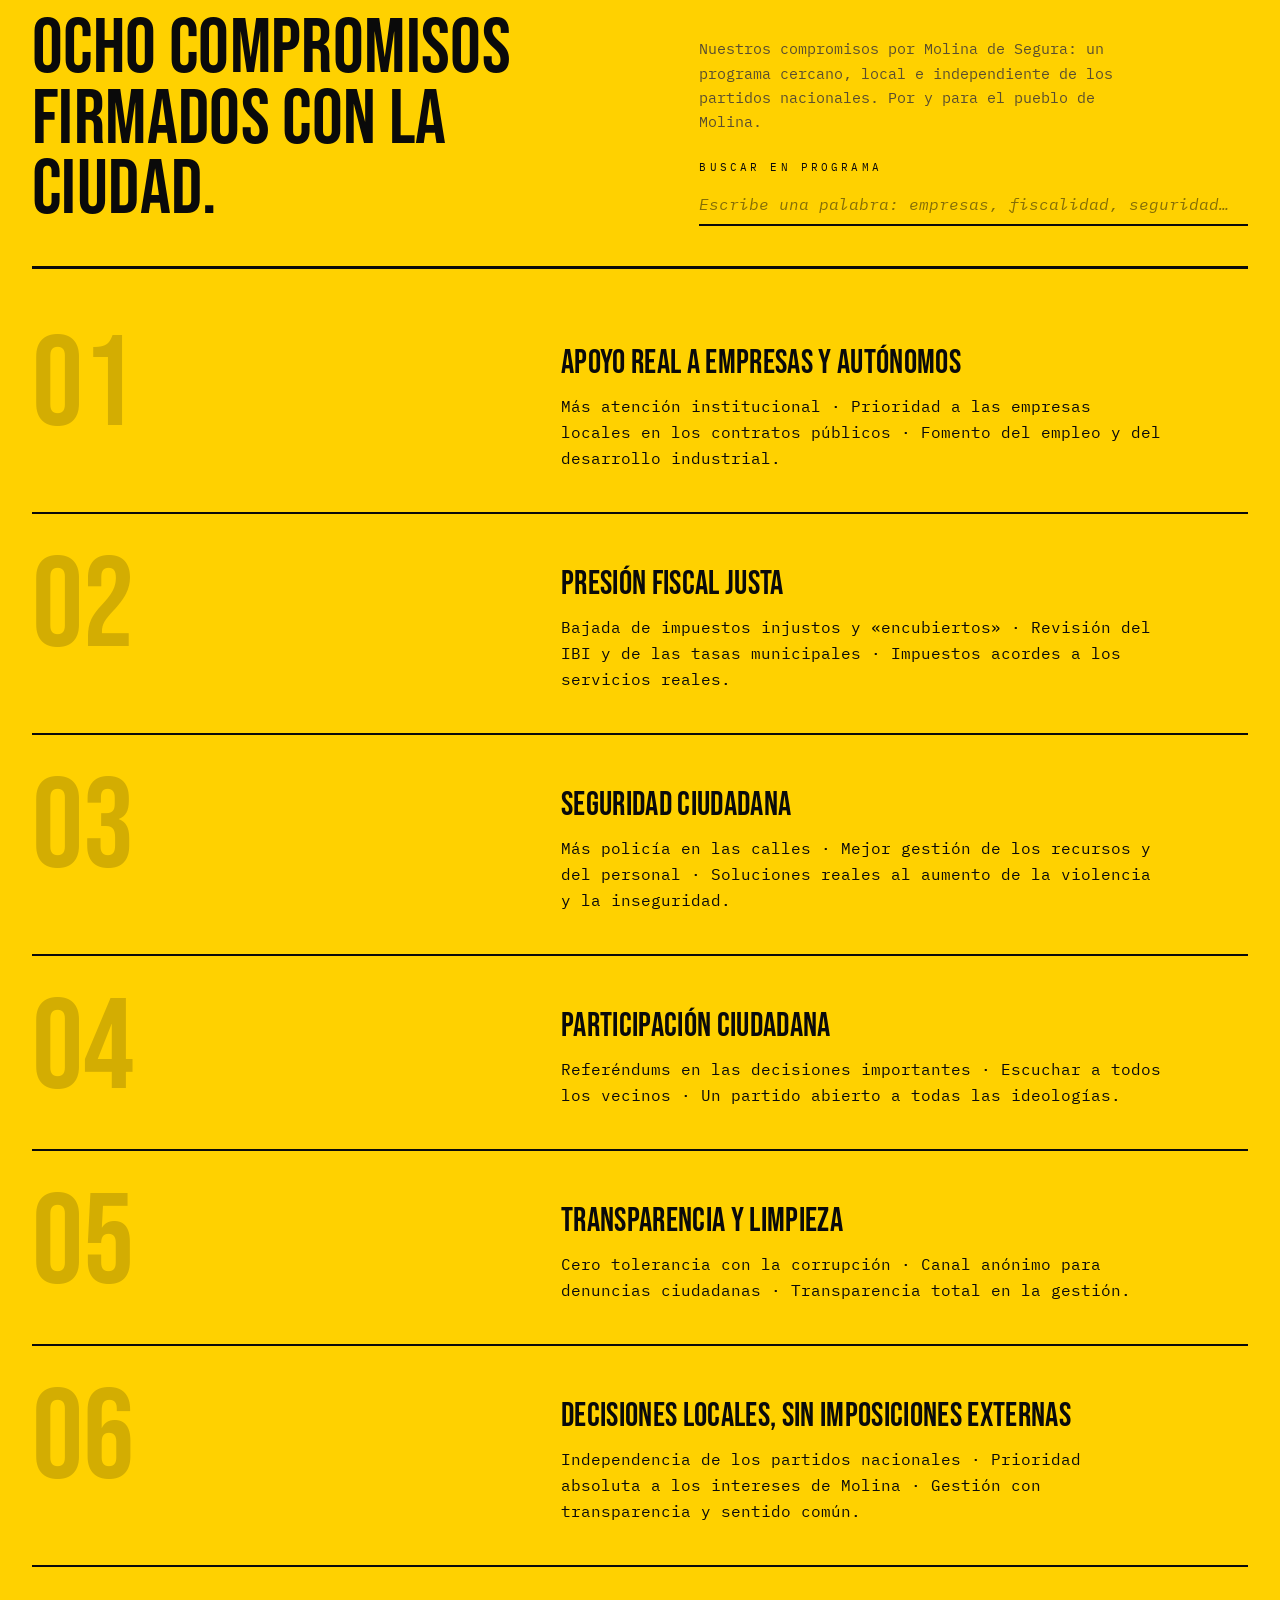
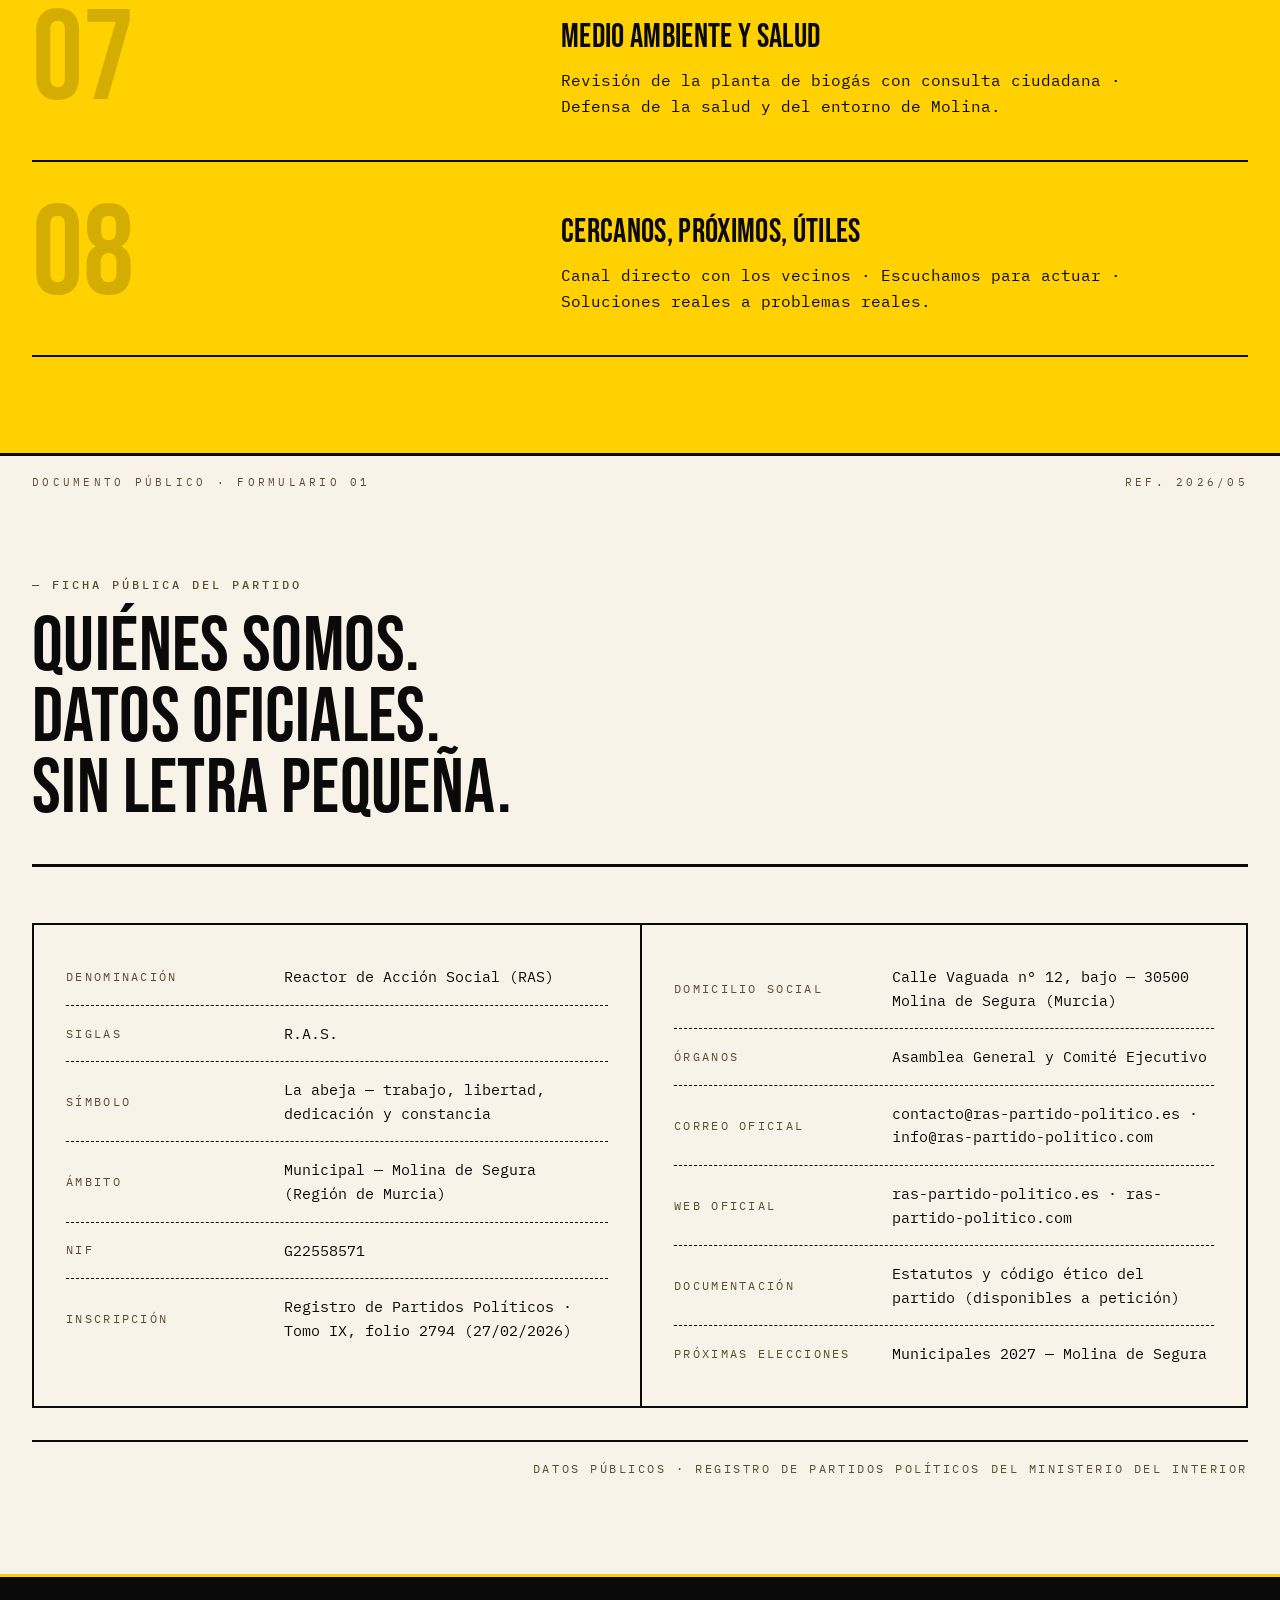
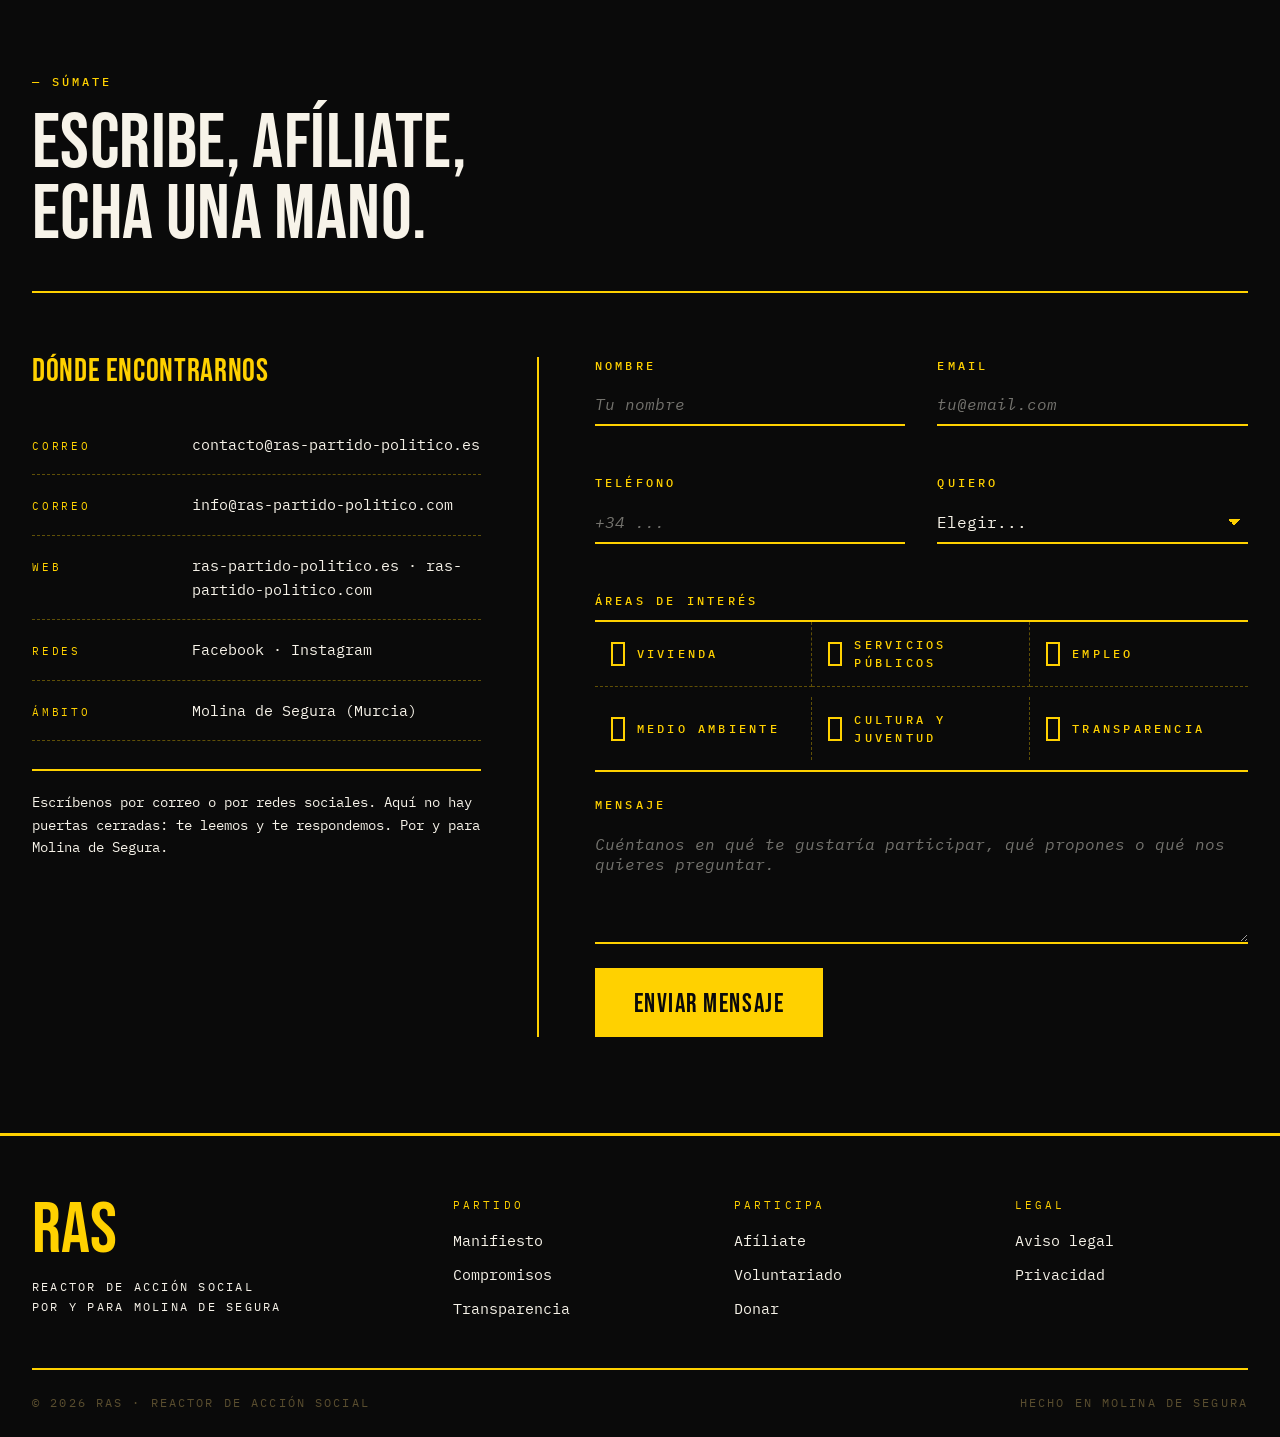
==== commit 879c99cc: "Ocultar enlace de código ético del footer hasta tener los estatutos" ====
--- a/index.html
+++ b/index.html
@@ -429,7 +429,6 @@
         <ul>
           <li><a href="aviso-legal.html">Aviso legal</a></li>
           <li><a href="privacidad.html">Privacidad</a></li>
-          <li><a href="codigo-etico.html">Código ético</a></li>
         </ul>
       </div>
     </div>
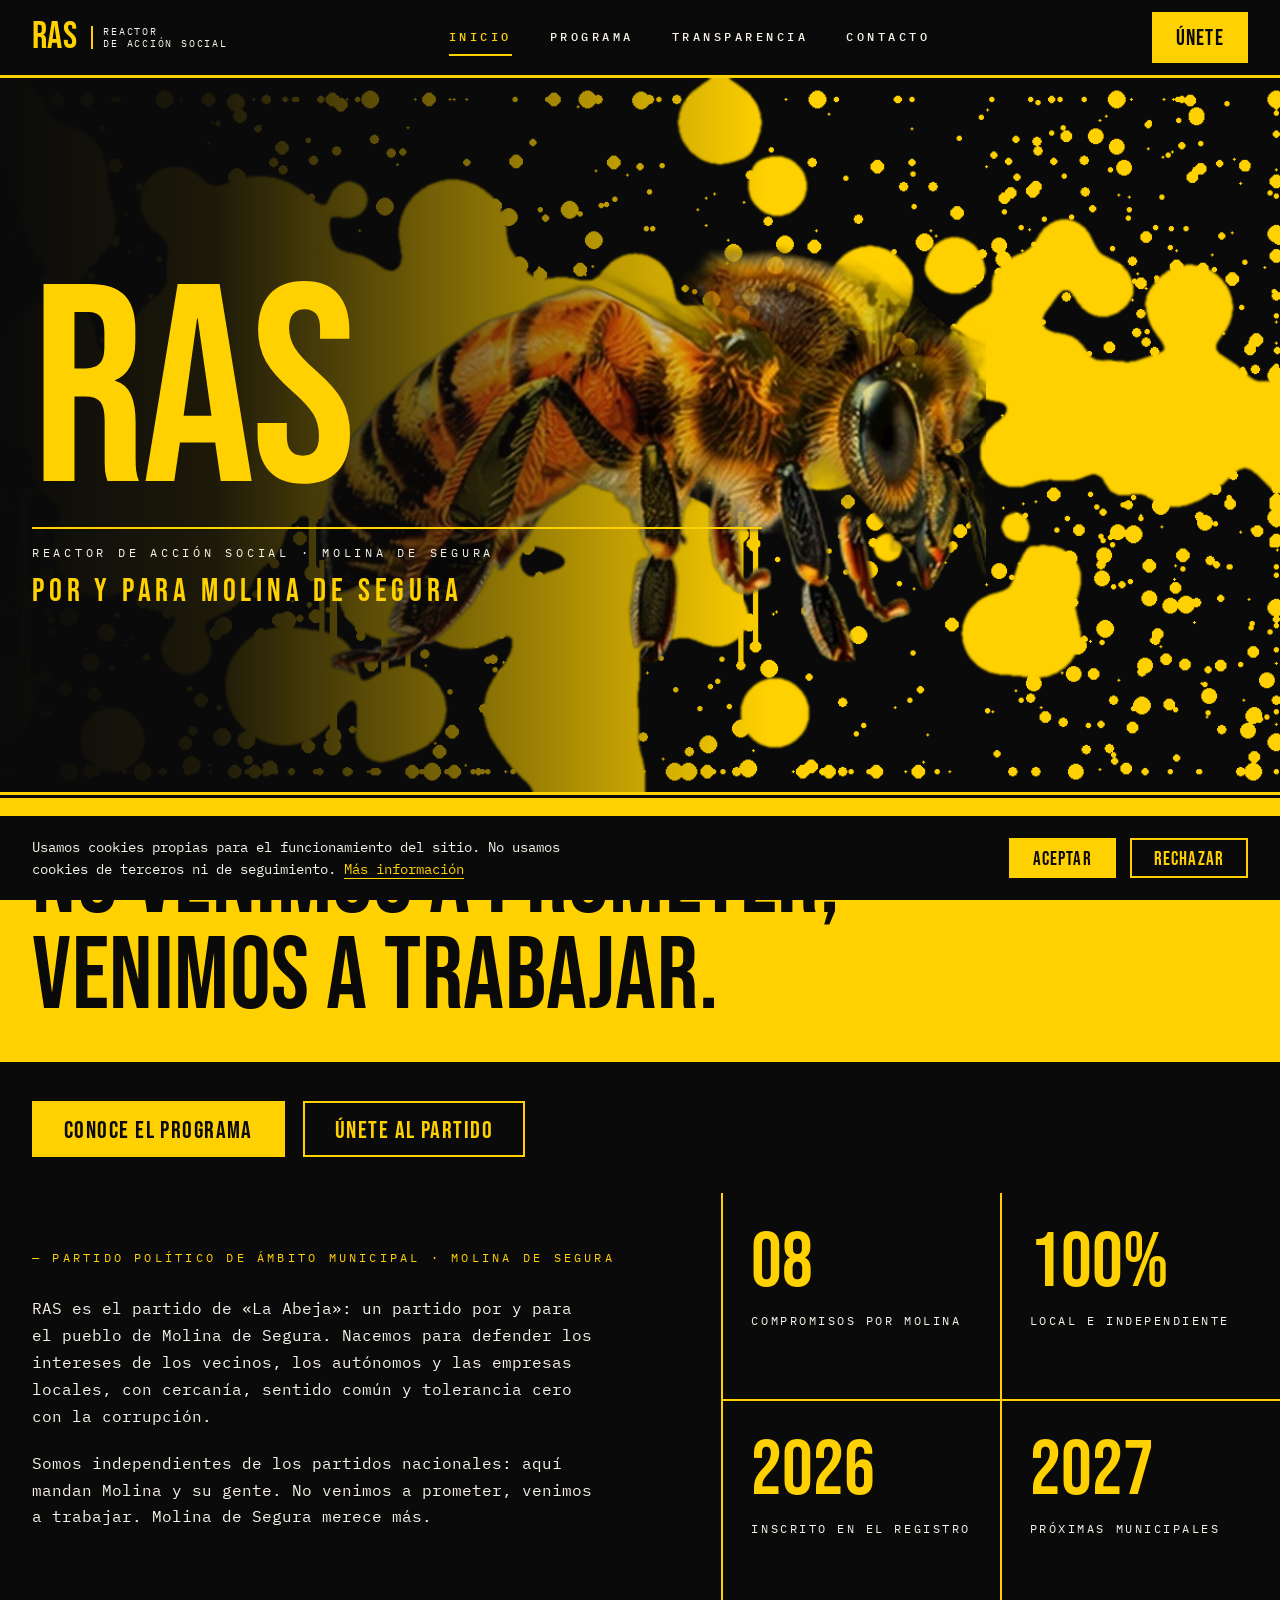
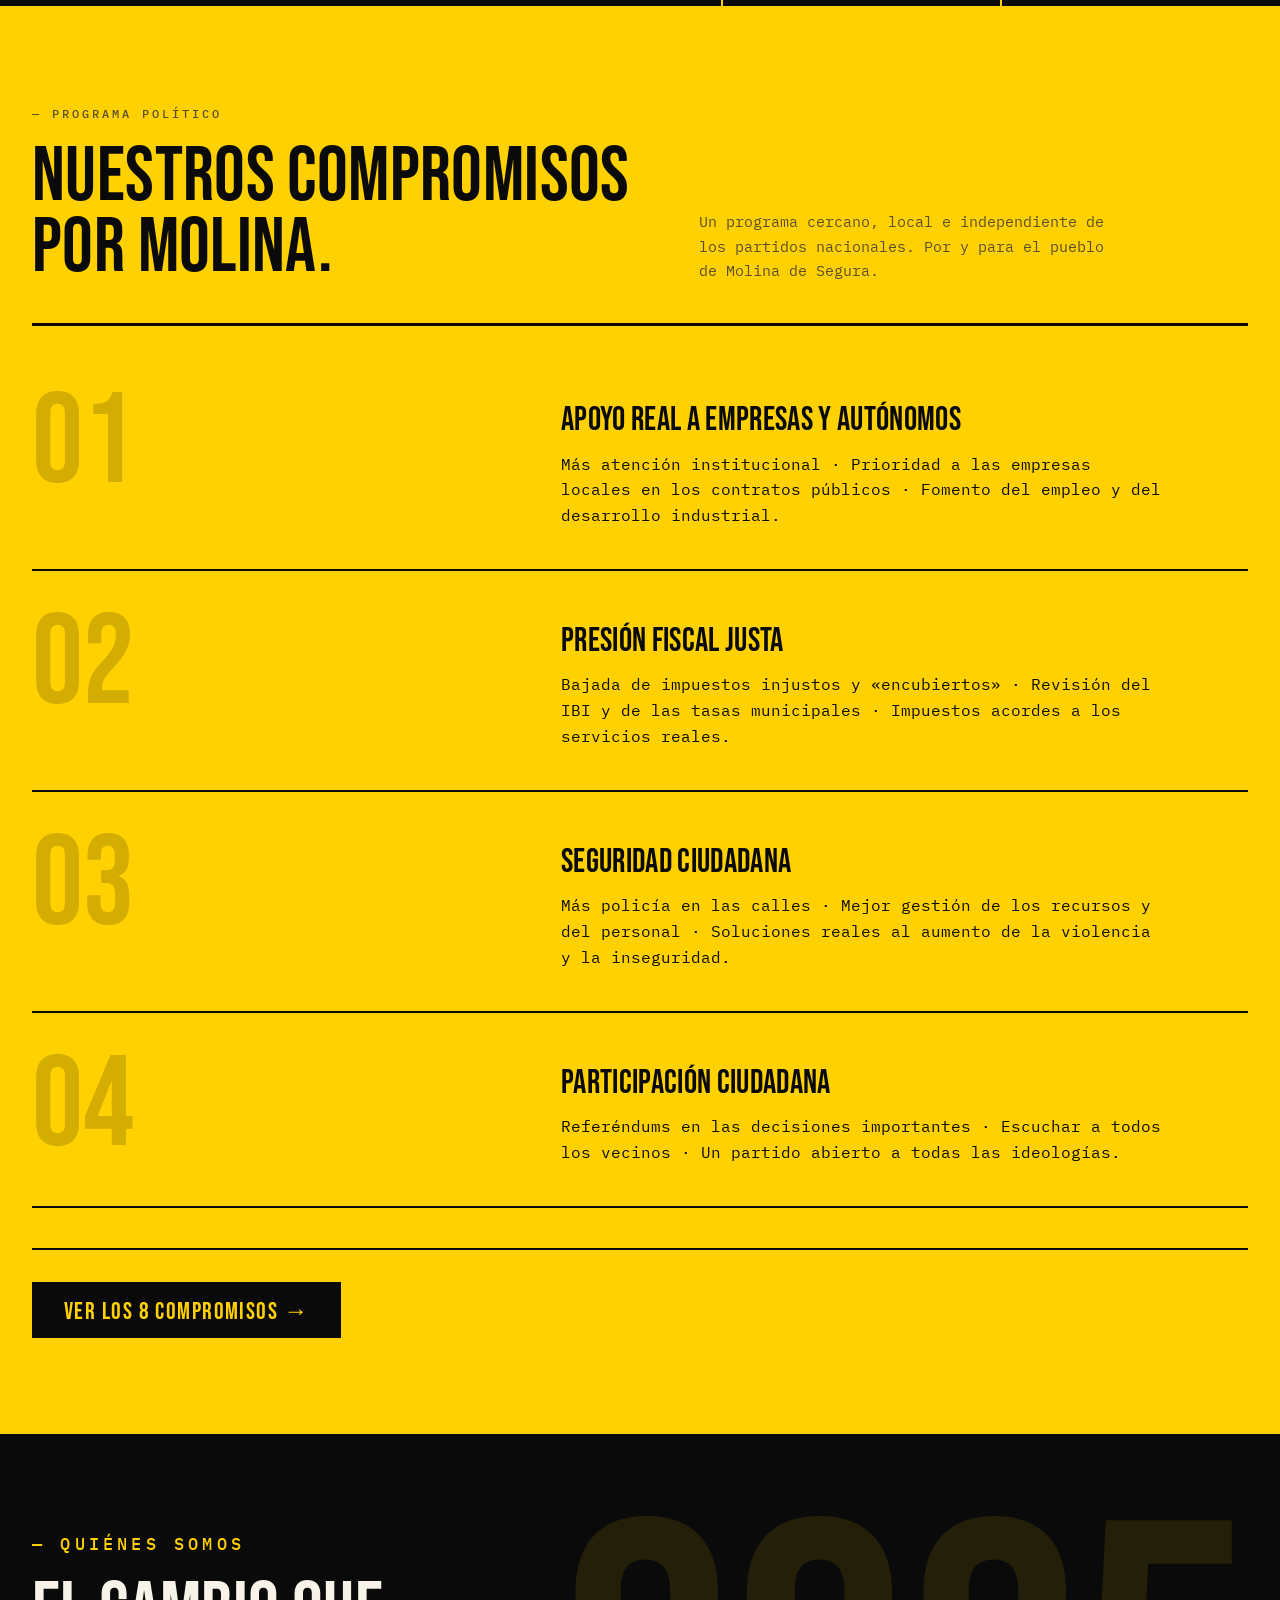
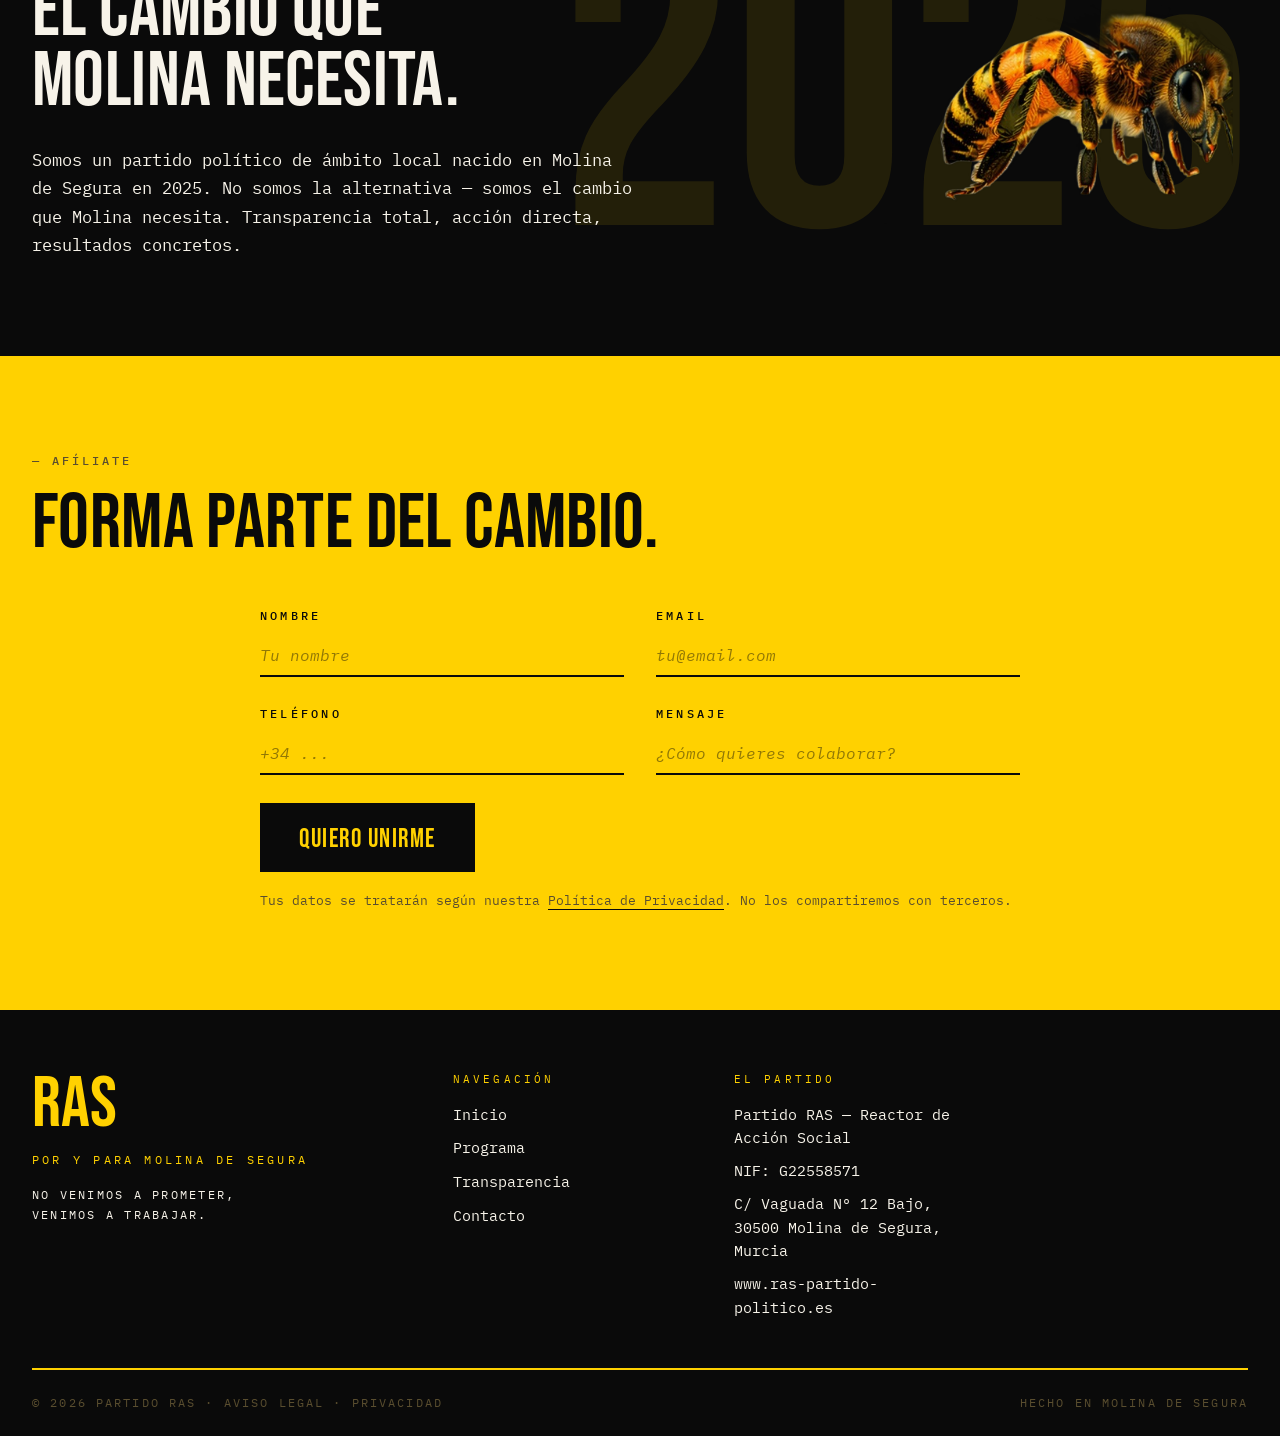
==== commit 22c397b6: "feat: web completa partido RAS v1.0" ====
--- a/index.html
+++ b/index.html
@@ -1,19 +1,22 @@
 <!DOCTYPE html>
 <html lang="es">
 <head>
+  <!-- ============================================================
+       META
+       ============================================================ -->
   <meta charset="UTF-8" />
   <meta name="viewport" content="width=device-width, initial-scale=1.0" />
-
   <title>RAS · Reactor de Acción Social — Molina de Segura</title>
-  <meta name="description" content="RAS, Reactor de Acción Social. Partido político de Molina de Segura. No venimos a prometer, venimos a trabajar." />
-  <meta property="og:title" content="RAS · Reactor de Acción Social" />
+  <meta name="description" content="Partido RAS, Reactor de Acción Social. Partido político de ámbito local de Molina de Segura. Por y para Molina de Segura: no venimos a prometer, venimos a trabajar." />
+  <meta property="og:title" content="RAS · Reactor de Acción Social — Molina de Segura" />
   <meta property="og:type" content="website" />
-  <meta property="og:description" content="Partido político de Molina de Segura. No venimos a prometer, venimos a trabajar." />
-
+  <meta property="og:description" content="Partido político de ámbito local de Molina de Segura. No venimos a prometer, venimos a trabajar." />
+  <link rel="canonical" href="https://www.ras-partido-politico.es/" />
+
+  <!-- FUENTES -->
   <link rel="preconnect" href="https://fonts.googleapis.com">
   <link rel="preconnect" href="https://fonts.gstatic.com" crossorigin>
   <link href="https://fonts.googleapis.com/css2?family=Bebas+Neue&family=IBM+Plex+Mono:wght@300;400;500;600;700&display=swap" rel="stylesheet">
-
   <link rel="stylesheet" href="styles.css" />
 </head>
 <body>
@@ -23,48 +26,52 @@
        ============================================================ -->
   <header class="navbar" id="navbar">
     <div class="navbar-inner">
-      <a href="#" class="logo" aria-label="RAS — Reactor de Acción Social">
+      <a href="index.html" class="logo" aria-label="RAS — Reactor de Acción Social">
         <span class="logo-mark">RAS</span>
         <span class="logo-sub">Reactor<br/>de Acción Social</span>
       </a>
-
       <nav class="nav-links" aria-label="Navegación principal">
-        <a href="#manifiesto">Manifiesto</a>
-        <a href="#compromisos">Compromisos</a>
-        <a href="#transparencia">Transparencia</a>
-        <a href="#contacto">Contacto</a>
+        <a href="index.html" aria-current="page">Inicio</a>
+        <a href="programa.html">Programa</a>
+        <a href="transparencia.html">Transparencia</a>
+        <a href="contacto.html">Contacto</a>
       </nav>
-
-      <a href="#contacto" class="nav-cta">Únete</a>
-
+      <a href="#unete" class="nav-cta">Únete</a>
       <button class="hamburger" id="hamburger" aria-label="Abrir menú" aria-expanded="false">
         <span></span><span></span><span></span>
       </button>
     </div>
   </header>
 
-  <!-- mobile drawer -->
+  <!-- menú móvil -->
   <aside class="mobile-menu" id="mobileMenu" aria-hidden="true">
-    <a href="#manifiesto">Manifiesto</a>
-    <a href="#compromisos">Compromisos</a>
-    <a href="#transparencia">Transparencia</a>
-    <a href="#contacto">Contacto</a>
-    <a href="#contacto" class="nav-cta nav-cta--mobile">Únete</a>
+    <a href="index.html">Inicio</a>
+    <a href="programa.html">Programa</a>
+    <a href="transparencia.html">Transparencia</a>
+    <a href="contacto.html">Contacto</a>
+    <a href="#unete" class="nav-cta nav-cta--mobile">Únete</a>
   </aside>
 
   <!-- ============================================================
        HERO
        ============================================================ -->
-  <section class="hero" id="manifiesto">
+  <section class="hero" id="inicio">
     <div class="hero-mark">
       <div class="hero-mark-inner">
         <span class="hero-mark-text">RAS</span>
         <span class="hero-mark-sub">Reactor de Acción Social · Molina de Segura</span>
+        <span class="hero-mark-slogan">Por y para Molina de Segura</span>
       </div>
     </div>
 
     <div class="hero-slogan">
       <p class="hero-slogan-text">No venimos a prometer,<br/>venimos a trabajar.</p>
+    </div>
+
+    <!-- CTAs bajo el lema -->
+    <div class="hero-cta-row">
+      <a href="programa.html" class="btn btn-solid">Conoce el programa</a>
+      <a href="#unete" class="btn btn-outline">Únete al partido</a>
     </div>
 
     <div class="hero-grid">
@@ -103,35 +110,24 @@
   </section>
 
   <!-- ============================================================
-       COMPROMISOS
+       COMPROMISOS (resumen — solo 4 en el index)
        ============================================================ -->
   <section class="compromisos" id="compromisos">
     <div class="compromisos-head">
       <div class="compromisos-head-left">
         <p class="section-eyebrow">— Programa político</p>
-        <h2 class="section-title">Ocho compromisos<br/>firmados con la ciudad.</h2>
+        <h2 class="section-title">Nuestros compromisos<br/>por Molina.</h2>
       </div>
       <div class="compromisos-head-right">
         <p class="section-note">
-          Nuestros compromisos por Molina de Segura: un programa cercano, local e
-          independiente de los partidos nacionales. Por y para el pueblo de Molina.
+          Un programa cercano, local e independiente de los partidos nacionales.
+          Por y para el pueblo de Molina de Segura.
         </p>
-        <div class="program-search">
-          <label for="program-search-input" class="program-search-label">Buscar en programa</label>
-          <input
-            type="search"
-            id="program-search-input"
-            class="program-search-input"
-            data-program-search
-            placeholder="Escribe una palabra: empresas, fiscalidad, seguridad…"
-            aria-label="Buscar en el programa político"
-          />
-        </div>
-      </div>
-    </div>
-
-    <ol class="compromisos-list" data-program-list>
-      <li class="compromiso" data-program-item>
+      </div>
+    </div>
+
+    <ol class="compromisos-list">
+      <li class="compromiso">
         <span class="compromiso-num">01</span>
         <div class="compromiso-body">
           <h3 class="compromiso-title">Apoyo real a empresas y autónomos</h3>
@@ -141,8 +137,7 @@
           </p>
         </div>
       </li>
-
-      <li class="compromiso" data-program-item>
+      <li class="compromiso">
         <span class="compromiso-num">02</span>
         <div class="compromiso-body">
           <h3 class="compromiso-title">Presión fiscal justa</h3>
@@ -152,8 +147,7 @@
           </p>
         </div>
       </li>
-
-      <li class="compromiso" data-program-item>
+      <li class="compromiso">
         <span class="compromiso-num">03</span>
         <div class="compromiso-body">
           <h3 class="compromiso-title">Seguridad ciudadana</h3>
@@ -163,8 +157,7 @@
           </p>
         </div>
       </li>
-
-      <li class="compromiso" data-program-item>
+      <li class="compromiso">
         <span class="compromiso-num">04</span>
         <div class="compromiso-body">
           <h3 class="compromiso-title">Participación ciudadana</h3>
@@ -174,226 +167,76 @@
           </p>
         </div>
       </li>
-
-      <li class="compromiso" data-program-item>
-        <span class="compromiso-num">05</span>
-        <div class="compromiso-body">
-          <h3 class="compromiso-title">Transparencia y limpieza</h3>
-          <p class="compromiso-text">
-            Cero tolerancia con la corrupción · Canal anónimo para denuncias
-            ciudadanas · Transparencia total en la gestión.
-          </p>
-        </div>
-      </li>
-
-      <li class="compromiso" data-program-item>
-        <span class="compromiso-num">06</span>
-        <div class="compromiso-body">
-          <h3 class="compromiso-title">Decisiones locales, sin imposiciones externas</h3>
-          <p class="compromiso-text">
-            Independencia de los partidos nacionales · Prioridad absoluta a los
-            intereses de Molina · Gestión con transparencia y sentido común.
-          </p>
-        </div>
-      </li>
-
-      <li class="compromiso" data-program-item>
-        <span class="compromiso-num">07</span>
-        <div class="compromiso-body">
-          <h3 class="compromiso-title">Medio ambiente y salud</h3>
-          <p class="compromiso-text">
-            Revisión de la planta de biogás con consulta ciudadana · Defensa de la
-            salud y del entorno de Molina.
-          </p>
-        </div>
-      </li>
-
-      <li class="compromiso" data-program-item>
-        <span class="compromiso-num">08</span>
-        <div class="compromiso-body">
-          <h3 class="compromiso-title">Cercanos, próximos, útiles</h3>
-          <p class="compromiso-text">
-            Canal directo con los vecinos · Escuchamos para actuar · Soluciones reales
-            a problemas reales.
-          </p>
-        </div>
-      </li>
     </ol>
 
-    <p class="compromisos-empty" data-program-empty hidden>
-      No hay compromisos que coincidan con esa búsqueda.
-    </p>
+    <div class="compromisos-more">
+      <a href="programa.html" class="btn btn-dark">Ver los 8 compromisos →</a>
+    </div>
   </section>
 
   <!-- ============================================================
-       TRANSPARENCIA
-       ============================================================ -->
-  <section class="transparencia" id="transparencia">
-    <div class="transparencia-head">
-      <p class="section-eyebrow">— Ficha pública del partido</p>
-      <h2 class="section-title">Quiénes somos.<br/>Datos oficiales.<br/>Sin letra pequeña.</h2>
-    </div>
-
-    <div class="transparencia-doc">
-      <div class="transparencia-col">
-        <dl class="ficha">
-          <div class="ficha-row">
-            <dt>Denominación</dt>
-            <dd>Reactor de Acción Social (RAS)</dd>
-          </div>
-          <div class="ficha-row">
-            <dt>Siglas</dt>
-            <dd>R.A.S.</dd>
-          </div>
-          <div class="ficha-row">
-            <dt>Símbolo</dt>
-            <dd>La abeja — trabajo, libertad, dedicación y constancia</dd>
-          </div>
-          <div class="ficha-row">
-            <dt>Ámbito</dt>
-            <dd>Municipal — Molina de Segura (Región de Murcia)</dd>
-          </div>
-          <div class="ficha-row">
-            <dt>NIF</dt>
-            <dd>G22558571</dd>
-          </div>
-          <div class="ficha-row">
-            <dt>Inscripción</dt>
-            <dd>Registro de Partidos Políticos · Tomo IX, folio 2794 (27/02/2026)</dd>
-          </div>
-        </dl>
-      </div>
-
-      <div class="transparencia-col">
-        <dl class="ficha">
-          <div class="ficha-row">
-            <dt>Domicilio social</dt>
-            <dd>Calle Vaguada nº 12, bajo — 30500 Molina de Segura (Murcia)</dd>
-          </div>
-          <div class="ficha-row">
-            <dt>Órganos</dt>
-            <dd>Asamblea General y Comité Ejecutivo</dd>
-          </div>
-          <div class="ficha-row">
-            <dt>Correo oficial</dt>
-            <dd>contacto@ras-partido-politico.es · info@ras-partido-politico.com</dd>
-          </div>
-          <div class="ficha-row">
-            <dt>Web oficial</dt>
-            <dd>ras-partido-politico.es · ras-partido-politico.com</dd>
-          </div>
-          <div class="ficha-row">
-            <dt>Documentación</dt>
-            <dd>Estatutos y código ético del partido (disponibles a petición)</dd>
-          </div>
-          <div class="ficha-row">
-            <dt>Próximas elecciones</dt>
-            <dd>Municipales 2027 — Molina de Segura</dd>
-          </div>
-        </dl>
-      </div>
-    </div>
-
-    <p class="transparencia-stamp">
-      Datos públicos · Registro de Partidos Políticos del Ministerio del Interior
-    </p>
+       QUIÉNES SOMOS
+       ============================================================ -->
+  <section class="about" id="quienes-somos">
+    <span class="about-year" aria-hidden="true">2025</span>
+    <div class="about-grid">
+      <div class="about-text">
+        <p class="section-eyebrow">— Quiénes somos</p>
+        <h2 class="section-title">El cambio que<br/>Molina necesita.</h2>
+        <!-- EDITAR: texto definitivo del cliente -->
+        <p>
+          Somos un partido político de ámbito local nacido en Molina de Segura en 2025.
+          No somos la alternativa — somos el cambio que Molina necesita. Transparencia total,
+          acción directa, resultados concretos.
+        </p>
+      </div>
+      <div class="about-bee">
+        <img src="assets/bee.png" alt="La abeja, símbolo del Partido RAS" />
+      </div>
+    </div>
   </section>
 
   <!-- ============================================================
-       CONTACTO
-       ============================================================ -->
-  <section class="contacto" id="contacto">
-    <div class="contacto-head">
-      <p class="section-eyebrow">— Súmate</p>
-      <h2 class="section-title">Escribe, afíliate,<br/>echa una mano.</h2>
-    </div>
-
-    <div class="contacto-grid">
-      <aside class="contacto-info">
-        <h3 class="contacto-info-title">Dónde encontrarnos</h3>
-        <ul class="contacto-list">
-          <li>
-            <span class="contacto-label">Correo</span>
-            <span class="contacto-value">contacto@ras-partido-politico.es</span>
-          </li>
-          <li>
-            <span class="contacto-label">Correo</span>
-            <span class="contacto-value">info@ras-partido-politico.com</span>
-          </li>
-          <li>
-            <span class="contacto-label">Web</span>
-            <span class="contacto-value">ras-partido-politico.es · ras-partido-politico.com</span>
-          </li>
-          <li>
-            <span class="contacto-label">Redes</span>
-            <span class="contacto-value">Facebook · Instagram</span>
-          </li>
-          <li>
-            <span class="contacto-label">Ámbito</span>
-            <span class="contacto-value">Molina de Segura (Murcia)</span>
-          </li>
-        </ul>
-        <p class="contacto-note">
-          Escríbenos por correo o por redes sociales. Aquí no hay puertas cerradas:
-          te leemos y te respondemos. Por y para Molina de Segura.
-        </p>
-      </aside>
-
-      <form class="form" id="contactForm" novalidate>
-        <div class="form-row">
-          <div class="form-group">
-            <label for="f-name">Nombre</label>
-            <input type="text" id="f-name" name="name" required placeholder="Tu nombre" />
-          </div>
-          <div class="form-group">
-            <label for="f-email">Email</label>
-            <input type="email" id="f-email" name="email" required placeholder="tu@email.com" />
-          </div>
-        </div>
-
-        <div class="form-row">
-          <div class="form-group">
-            <label for="f-phone">Teléfono</label>
-            <input type="tel" id="f-phone" name="phone" placeholder="+34 ..." />
-          </div>
-          <div class="form-group">
-            <label for="f-type">Quiero</label>
-            <select id="f-type" name="type">
-              <option value="">Elegir...</option>
-              <option>Afiliarme al partido</option>
-              <option>Colaborar como voluntario/a</option>
-              <option>Proponer una idea</option>
-              <option>Donación puntual</option>
-              <option>Prensa / medios</option>
-              <option>Otro</option>
-            </select>
-          </div>
-        </div>
-
+       ÚNETE
+       ============================================================ -->
+  <section class="unete" id="unete">
+    <div class="unete-head">
+      <p class="section-eyebrow">— Afíliate</p>
+      <h2 class="section-title">Forma parte del cambio.</h2>
+    </div>
+
+    <form class="form-light" data-contact-form
+          data-mailto-to="contacto@ras-partido-politico.es"
+          data-mailto-subject="Solicitud de afiliación — web RAS">
+      <div class="form-row">
         <div class="form-group">
-          <label>Áreas de interés</label>
-          <div class="checkbox-grid">
-            <label class="checkbox-item"><input type="checkbox" name="areas" value="Vivienda"> Vivienda</label>
-            <label class="checkbox-item"><input type="checkbox" name="areas" value="Servicios públicos"> Servicios públicos</label>
-            <label class="checkbox-item"><input type="checkbox" name="areas" value="Empleo"> Empleo</label>
-            <label class="checkbox-item"><input type="checkbox" name="areas" value="Medio ambiente"> Medio ambiente</label>
-            <label class="checkbox-item"><input type="checkbox" name="areas" value="Cultura y juventud"> Cultura y juventud</label>
-            <label class="checkbox-item"><input type="checkbox" name="areas" value="Transparencia"> Transparencia</label>
-          </div>
-        </div>
-
+          <label for="u-name">Nombre</label>
+          <input type="text" id="u-name" name="nombre" data-label="Nombre" required placeholder="Tu nombre" />
+        </div>
         <div class="form-group">
-          <label for="f-msg">Mensaje</label>
-          <textarea id="f-msg" name="message" placeholder="Cuéntanos en qué te gustaría participar, qué propones o qué nos quieres preguntar."></textarea>
-        </div>
-
-        <button type="submit" class="form-submit">Enviar mensaje</button>
-
-        <div class="form-success" id="formSuccess">
-          ✓ Mensaje recibido. Te contestaremos personalmente en menos de 48 h.
-        </div>
-      </form>
-    </div>
+          <label for="u-email">Email</label>
+          <input type="email" id="u-email" name="email" data-label="Email" required placeholder="tu@email.com" />
+        </div>
+      </div>
+      <div class="form-row">
+        <div class="form-group">
+          <label for="u-phone">Teléfono</label>
+          <input type="tel" id="u-phone" name="telefono" data-label="Teléfono" placeholder="+34 ..." />
+        </div>
+        <div class="form-group">
+          <label for="u-msg">Mensaje</label>
+          <input type="text" id="u-msg" name="mensaje" data-label="Mensaje" placeholder="¿Cómo quieres colaborar?" />
+        </div>
+      </div>
+      <button type="submit" class="form-submit">Quiero unirme</button>
+      <p class="form-note">
+        Tus datos se tratarán según nuestra <a href="privacidad.html">Política de Privacidad</a>.
+        No los compartiremos con terceros.
+      </p>
+      <div class="form-success" data-form-success>
+        ✓ Gracias. Se abrirá tu cliente de correo para enviarnos la solicitud.
+      </div>
+    </form>
   </section>
 
   <!-- ============================================================
@@ -403,49 +246,55 @@
     <div class="footer-inner">
       <div class="footer-brand">
         <span class="footer-mark">RAS</span>
-        <p class="footer-tagline">Reactor de Acción Social<br/>Por y para Molina de Segura</p>
-      </div>
-
+        <p class="footer-slogan">Por y para Molina de Segura</p>
+        <p class="footer-tagline">No venimos a prometer,<br/>venimos a trabajar.</p>
+      </div>
       <div class="footer-col">
-        <h4>Partido</h4>
+        <h4>Navegación</h4>
         <ul>
-          <li><a href="#manifiesto">Manifiesto</a></li>
-          <li><a href="#compromisos">Compromisos</a></li>
-          <li><a href="#transparencia">Transparencia</a></li>
+          <li><a href="index.html">Inicio</a></li>
+          <li><a href="programa.html">Programa</a></li>
+          <li><a href="transparencia.html">Transparencia</a></li>
+          <li><a href="contacto.html">Contacto</a></li>
         </ul>
       </div>
-
       <div class="footer-col">
-        <h4>Participa</h4>
+        <h4>El partido</h4>
         <ul>
-          <li><a href="#contacto">Afíliate</a></li>
-          <li><a href="#contacto">Voluntariado</a></li>
-          <li><a href="#contacto">Donar</a></li>
+          <li>Partido RAS — Reactor de Acción Social</li>
+          <li>NIF: G22558571</li>
+          <li>C/ Vaguada Nº 12 Bajo, 30500 Molina de Segura, Murcia</li>
+          <li><a href="https://www.ras-partido-politico.es">www.ras-partido-politico.es</a></li>
         </ul>
       </div>
-
-      <div class="footer-col">
-        <h4>Legal</h4>
-        <ul>
-          <li><a href="aviso-legal.html">Aviso legal</a></li>
-          <li><a href="privacidad.html">Privacidad</a></li>
-        </ul>
-      </div>
-    </div>
-
+    </div>
     <div class="footer-bottom">
-      <span>© 2026 RAS · Reactor de Acción Social</span>
+      <span>© 2026 Partido RAS · <a href="aviso-legal.html">Aviso legal</a> · <a href="privacidad.html">Privacidad</a></span>
       <span>Hecho en Molina de Segura</span>
     </div>
   </footer>
 
-  <!-- mobile bottom nav -->
+  <!-- navegación inferior móvil -->
   <nav class="bottom-nav" aria-label="Navegación móvil">
-    <a href="#manifiesto">Inicio</a>
-    <a href="#compromisos">Programa</a>
-    <a href="#transparencia">Cuentas</a>
-    <a href="#contacto">Únete</a>
+    <a href="index.html">Inicio</a>
+    <a href="programa.html">Programa</a>
+    <a href="transparencia.html">Cuentas</a>
+    <a href="contacto.html">Contacto</a>
   </nav>
+
+  <!-- ============================================================
+       BANNER DE COOKIES
+       ============================================================ -->
+  <div class="cookie-banner hidden" id="cookieBanner" role="dialog" aria-label="Aviso de cookies">
+    <p class="cookie-text">
+      Usamos cookies propias para el funcionamiento del sitio. No usamos cookies de terceros
+      ni de seguimiento. <a href="privacidad.html">Más información</a>
+    </p>
+    <div class="cookie-actions">
+      <button type="button" class="btn btn-solid" id="cookieAccept">Aceptar</button>
+      <button type="button" class="btn btn-outline" id="cookieReject">Rechazar</button>
+    </div>
+  </div>
 
   <script src="script.js"></script>
 </body>
--- a/styles.css
+++ b/styles.css
@@ -149,6 +149,7 @@
   transition: border-color 0.15s linear, color 0.15s linear;
 }
 .nav-links a:hover { color: var(--amarillo); border-bottom-color: var(--amarillo); }
+.nav-links a[aria-current="page"] { color: var(--amarillo); border-bottom-color: var(--amarillo); }
 
 .nav-cta {
   font-family: var(--bn);
@@ -287,6 +288,17 @@
   max-width: 1600px;
   margin: 0 auto;
 }
+.hero-mark-slogan {
+  display: block;
+  font-family: var(--bn);
+  font-size: 2rem; /* 32px en desktop */
+  letter-spacing: 0.15em;
+  text-transform: uppercase;
+  color: var(--amarillo);
+  text-align: left;
+  line-height: 1;
+  margin-top: 14px;
+}
 
 .hero-grid {
   background: var(--negro);
@@ -747,6 +759,13 @@
   text-transform: uppercase;
   color: var(--papel);
   line-height: 1.6;
+}
+.footer-slogan {
+  font-family: var(--mono);
+  font-size: 0.72rem;
+  letter-spacing: 0.28em;
+  text-transform: uppercase;
+  color: var(--amarillo);
 }
 .footer-col h4 {
   font-family: var(--mono);
@@ -987,6 +1006,7 @@
   }
   .hero-mark-text { font-size: clamp(5rem, 28vw, 9rem); max-width: 100%; }
   .hero-mark-sub { max-width: 100%; }
+  .hero-mark-slogan { font-size: 1.5rem; }
   .hero-slogan { margin-top: 0; padding: 26px var(--gutter); }
   .hero-slogan-text { font-size: clamp(2.4rem, 11vw, 4rem); line-height: 0.96; }
   .hero-col { padding: 36px var(--gutter); }
@@ -1019,3 +1039,425 @@
   .bottom-nav { display: grid; }
   body { padding-bottom: 56px; }
 }
+
+/* ============================================================
+   12. BOTONES / CTA
+   ============================================================ */
+.btn {
+  display: inline-block;
+  font-family: var(--bn);
+  font-size: 1.5rem;
+  line-height: 1;
+  letter-spacing: 0.06em;
+  text-transform: uppercase;
+  padding: 16px 30px 12px;
+  border: var(--rule) solid transparent;
+  cursor: pointer;
+  border-radius: 0;
+  transition: background 0.15s linear, color 0.15s linear;
+}
+/* amarillo sólido, texto negro */
+.btn-solid { background: var(--amarillo); color: var(--negro); border-color: var(--amarillo); }
+.btn-solid:hover { background: var(--negro); color: var(--amarillo); border-color: var(--amarillo); }
+/* outline amarillo (sobre fondo negro) */
+.btn-outline { background: transparent; color: var(--amarillo); border-color: var(--amarillo); }
+.btn-outline:hover { background: var(--amarillo); color: var(--negro); }
+/* negro sólido, texto amarillo */
+.btn-dark { background: var(--negro); color: var(--amarillo); border-color: var(--negro); }
+.btn-dark:hover { background: transparent; color: var(--negro); }
+
+/* ============================================================
+   13. HERO — CTAs bajo el lema
+   ============================================================ */
+.hero-cta-row {
+  background: var(--negro);
+  display: flex;
+  flex-wrap: wrap;
+  gap: 18px;
+  padding: 36px var(--gutter);
+  max-width: 1600px;
+  margin: 0 auto;
+}
+
+/* ============================================================
+   14. QUIÉNES SOMOS
+   ============================================================ */
+.about {
+  position: relative;
+  background: var(--negro);
+  color: var(--papel);
+  padding: 96px var(--gutter);
+  overflow: hidden;
+}
+.about-year {
+  position: absolute;
+  top: 50%;
+  right: 2%;
+  transform: translateY(-50%);
+  font-family: var(--bn);
+  font-size: clamp(14rem, 34vw, 32rem);
+  line-height: 0.8;
+  color: rgba(255,209,0,0.10);
+  pointer-events: none;
+  z-index: 0;
+}
+.about-grid {
+  position: relative;
+  z-index: 1;
+  max-width: 1600px;
+  margin: 0 auto;
+  display: grid;
+  grid-template-columns: 60% 40%;
+  align-items: center;
+  gap: 48px;
+}
+.about-text .section-eyebrow { color: var(--amarillo); }
+.about-text .section-title { color: var(--papel); margin-bottom: 28px; }
+.about-text p {
+  font-family: var(--mono);
+  font-size: 1.05rem;
+  line-height: 1.7;
+  color: var(--papel);
+  max-width: 60ch;
+}
+.about-bee {
+  display: flex;
+  justify-content: center;
+  align-items: center;
+}
+.about-bee img { width: 100%; max-width: 360px; height: auto; }
+
+/* ============================================================
+   15. ÚNETE + FORMULARIOS SOBRE FONDO CLARO
+   ============================================================ */
+.unete {
+  background: var(--amarillo);
+  color: var(--negro);
+  padding: 96px var(--gutter);
+}
+.unete-head { max-width: 1600px; margin: 0 auto 48px; }
+.unete .section-eyebrow { color: var(--muted); }
+.unete .section-title { color: var(--negro); }
+
+/* formulario sobre fondo claro (amarillo/papel): bordes negros */
+.form-light {
+  max-width: 760px;
+  margin: 0 auto;
+}
+.contacto-grid .form-light { max-width: none; margin: 0; }
+.form-light .form-row {
+  display: grid;
+  grid-template-columns: 1fr 1fr;
+  gap: 32px;
+  margin-bottom: 0;
+}
+.form-light .form-group { margin-bottom: 28px; display: flex; flex-direction: column; }
+.form-light label {
+  font-family: var(--mono);
+  font-size: 0.72rem;
+  font-weight: 500;
+  letter-spacing: 0.28em;
+  text-transform: uppercase;
+  color: var(--negro);
+  margin-bottom: 10px;
+}
+.form-light input,
+.form-light textarea {
+  font-family: var(--mono);
+  font-size: 1rem;
+  color: var(--negro);
+  background: transparent;
+  border: none;
+  border-bottom: var(--rule) solid var(--negro);
+  padding: 10px 0;
+  outline: none;
+  border-radius: 0;
+  width: 100%;
+  transition: border-bottom-width 0.15s linear;
+}
+.form-light input::placeholder,
+.form-light textarea::placeholder { color: rgba(10,10,10,0.45); font-style: italic; }
+.form-light input:focus,
+.form-light textarea:focus { border-bottom-width: var(--rule-thick); }
+.form-light textarea { resize: vertical; min-height: 120px; }
+.form-light .form-submit {
+  font-family: var(--bn);
+  font-size: 1.6rem;
+  letter-spacing: 0.06em;
+  background: var(--negro);
+  color: var(--amarillo);
+  padding: 18px 36px 14px;
+  cursor: pointer;
+  border: var(--rule-thick) solid var(--negro);
+  border-radius: 0;
+  transition: background 0.15s linear, color 0.15s linear;
+}
+.form-light .form-submit:hover { background: transparent; color: var(--negro); }
+.form-note {
+  font-family: var(--mono);
+  font-size: 0.82rem;
+  line-height: 1.6;
+  color: var(--muted);
+  margin-top: 18px;
+}
+.form-note a { border-bottom: 1px solid var(--negro); }
+.form-light .form-success {
+  display: none;
+  margin-top: 20px;
+  padding: 16px 20px;
+  border: var(--rule) solid var(--negro);
+  background: rgba(10,10,10,0.06);
+  color: var(--negro);
+  font-family: var(--mono);
+  font-size: 0.9rem;
+}
+.form-light .form-success.show { display: block; }
+
+/* ============================================================
+   15b. CONTACTO sobre fondo claro (dos columnas)
+   ============================================================ */
+.contacto-light {
+  display: grid;
+  grid-template-columns: 1fr 1.4fr;
+  gap: 0;
+  align-items: start;
+}
+.contacto-data { padding-right: 56px; border-right: var(--rule) solid var(--negro); }
+.contacto-data-title {
+  font-family: var(--bn);
+  font-size: 2rem;
+  color: var(--negro);
+  margin-bottom: 28px;
+  letter-spacing: 0.02em;
+}
+.contacto-data ul { display: flex; flex-direction: column; }
+.contacto-data li {
+  padding: 18px 0;
+  border-bottom: 1px dashed var(--negro);
+  display: flex;
+  flex-direction: column;
+  gap: 6px;
+}
+.contacto-data .clabel {
+  font-family: var(--mono);
+  font-size: 0.7rem;
+  letter-spacing: 0.25em;
+  text-transform: uppercase;
+  color: var(--muted);
+}
+.contacto-data .cvalue { font-family: var(--mono); font-size: 0.98rem; color: var(--negro); }
+.contacto-data .cvalue a { border-bottom: 1px solid var(--negro); }
+.contacto-light .form-light { padding-left: 56px; max-width: none; margin: 0; }
+
+/* ============================================================
+   16. RESUMEN COMPROMISOS (botón ver más)
+   ============================================================ */
+.compromisos-more {
+  max-width: 1600px;
+  margin: 40px auto 0;
+  padding-top: 32px;
+  border-top: var(--rule) solid var(--negro);
+}
+
+/* ============================================================
+   17. CABECERA DE PÁGINA (franja negra con título grande)
+   ============================================================ */
+.page-header {
+  background: var(--negro);
+  color: var(--amarillo);
+  padding: 80px var(--gutter) 64px;
+  border-bottom: var(--rule-thick) solid var(--amarillo);
+}
+.page-header-inner { max-width: 1600px; margin: 0 auto; }
+.page-header-title {
+  font-family: var(--bn);
+  font-size: clamp(4rem, 14vw, 11rem);
+  line-height: 0.86;
+  color: var(--amarillo);
+  letter-spacing: 0.01em;
+}
+.page-header-sub {
+  font-family: var(--mono);
+  font-size: 0.95rem;
+  letter-spacing: 0.04em;
+  color: var(--papel);
+  margin-top: 18px;
+  max-width: 60ch;
+}
+
+/* ============================================================
+   18. PROGRAMA — compromisos a ancho completo, alternos papel/negro
+   ============================================================ */
+.programa-search {
+  background: var(--papel);
+  padding: 48px var(--gutter) 8px;
+}
+.programa-search .program-search {
+  max-width: 1600px;
+  margin: 0 auto;
+}
+.comp-band {
+  padding: 44px var(--gutter);
+  border-bottom: var(--rule) solid var(--negro);
+  background: var(--papel);
+}
+.comp-band:first-child { border-top: var(--rule) solid var(--negro); }
+.comp-band[hidden] { display: none; }
+.comp-band-inner {
+  max-width: 1600px;
+  margin: 0 auto;
+  display: grid;
+  grid-template-columns: minmax(140px, 0.5fr) 1fr;
+  gap: 48px;
+  align-items: start;
+}
+.comp-band--dark { background: var(--negro); border-color: var(--negro); }
+.comp-band--dark .compromiso-num { color: rgba(255,209,0,0.22); }
+.comp-band--dark .compromiso-title { color: var(--amarillo); }
+.comp-band--dark .compromiso-text { color: var(--papel); }
+.programa-empty {
+  background: var(--papel);
+  padding: 32px var(--gutter) 64px;
+}
+.programa-empty p {
+  max-width: 1600px;
+  margin: 0 auto;
+  font-family: var(--mono);
+  border: var(--rule) dashed var(--negro);
+  padding: 24px;
+  text-align: center;
+}
+
+/* ============================================================
+   19. TRANSPARENCIA — financiación, documentos, marca de agua
+   ============================================================ */
+.watermark { position: relative; overflow: hidden; }
+.watermark::after {
+  content: "DOCUMENTO PÚBLICO";
+  position: absolute;
+  top: 50%;
+  left: 50%;
+  transform: translate(-50%, -50%) rotate(-28deg);
+  font-family: var(--bn);
+  font-size: clamp(3rem, 11vw, 9rem);
+  letter-spacing: 0.05em;
+  color: rgba(10,10,10,0.05);
+  white-space: nowrap;
+  pointer-events: none;
+  z-index: 0;
+}
+.watermark > * { position: relative; z-index: 1; }
+
+.bloque-papel {
+  background: var(--papel);
+  color: var(--negro);
+  padding: 80px var(--gutter);
+}
+.bloque-papel .doc-list { margin-top: 8px; }
+.bloque-negro {
+  background: var(--negro);
+  color: var(--papel);
+  padding: 80px var(--gutter);
+}
+.bloque-negro .section-eyebrow { color: var(--amarillo); }
+.bloque-negro .section-title { color: var(--papel); }
+.bloque-inner { max-width: 1600px; margin: 0 auto; }
+.bloque-negro p {
+  font-family: var(--mono);
+  font-size: 1rem;
+  line-height: 1.7;
+  color: var(--papel);
+  max-width: 70ch;
+  margin-bottom: 16px;
+}
+.bloque-ref {
+  font-family: var(--mono);
+  font-size: 0.78rem;
+  letter-spacing: 0.12em;
+  color: var(--muted);
+  margin-top: 20px;
+}
+.doc-list {
+  max-width: 1600px;
+  margin: 0 auto;
+  border-top: var(--rule) solid var(--negro);
+}
+.doc-list li {
+  display: flex;
+  justify-content: space-between;
+  align-items: baseline;
+  gap: 20px;
+  padding: 22px 0;
+  border-bottom: var(--rule) solid var(--negro);
+  font-family: var(--mono);
+  font-size: 0.98rem;
+}
+.doc-list .doc-state {
+  font-family: var(--mono);
+  font-size: 0.72rem;
+  letter-spacing: 0.2em;
+  text-transform: uppercase;
+  color: var(--muted);
+}
+
+/* ============================================================
+   20. BANNER DE COOKIES
+   ============================================================ */
+.cookie-banner {
+  position: fixed;
+  left: 0;
+  right: 0;
+  bottom: 0;
+  z-index: 120;
+  background: var(--negro);
+  color: var(--papel);
+  border-top: var(--rule-thick) solid var(--amarillo);
+  padding: 20px var(--gutter);
+  display: flex;
+  align-items: center;
+  justify-content: space-between;
+  gap: 24px;
+  flex-wrap: wrap;
+}
+.cookie-banner.hidden { display: none; }
+.cookie-text {
+  font-family: var(--mono);
+  font-size: 0.86rem;
+  line-height: 1.6;
+  color: var(--papel);
+  max-width: 70ch;
+}
+.cookie-text a { color: var(--amarillo); border-bottom: 1px solid var(--amarillo); }
+.cookie-actions { display: flex; gap: 14px; flex-shrink: 0; }
+.cookie-actions .btn { font-size: 1.2rem; padding: 10px 22px 7px; }
+
+/* ============================================================
+   21. RESPONSIVE — componentes nuevos
+   ============================================================ */
+@media (max-width: 1024px) {
+  .about-grid { grid-template-columns: 1fr; gap: 32px; }
+  .about-bee { order: -1; }
+  .about-bee img { max-width: 240px; }
+}
+
+@media (max-width: 720px) {
+  .hero-cta-row { padding: 24px var(--gutter); gap: 12px; }
+  .hero-cta-row .btn { width: 100%; text-align: center; }
+  .about { padding: 64px var(--gutter); }
+  .unete { padding: 64px var(--gutter); }
+  .form-light .form-row { grid-template-columns: 1fr; gap: 0; }
+  .page-header { padding: 56px var(--gutter) 40px; }
+  .bloque-negro { padding: 56px var(--gutter); }
+  .doc-list li { flex-direction: column; gap: 4px; }
+  .cookie-banner { flex-direction: column; align-items: flex-start; gap: 16px; }
+  .cookie-actions { width: 100%; }
+  .cookie-actions .btn { flex: 1; text-align: center; }
+  .watermark::after { font-size: clamp(2.4rem, 16vw, 5rem); }
+
+  .comp-band { padding: 30px var(--gutter); }
+  .comp-band-inner { grid-template-columns: 1fr; gap: 8px; }
+
+  .contacto-light { grid-template-columns: 1fr; }
+  .contacto-data { padding-right: 0; border-right: none; padding-bottom: 40px; border-bottom: var(--rule) solid var(--negro); margin-bottom: 40px; }
+  .contacto-light .form-light { padding-left: 0; }
+}
